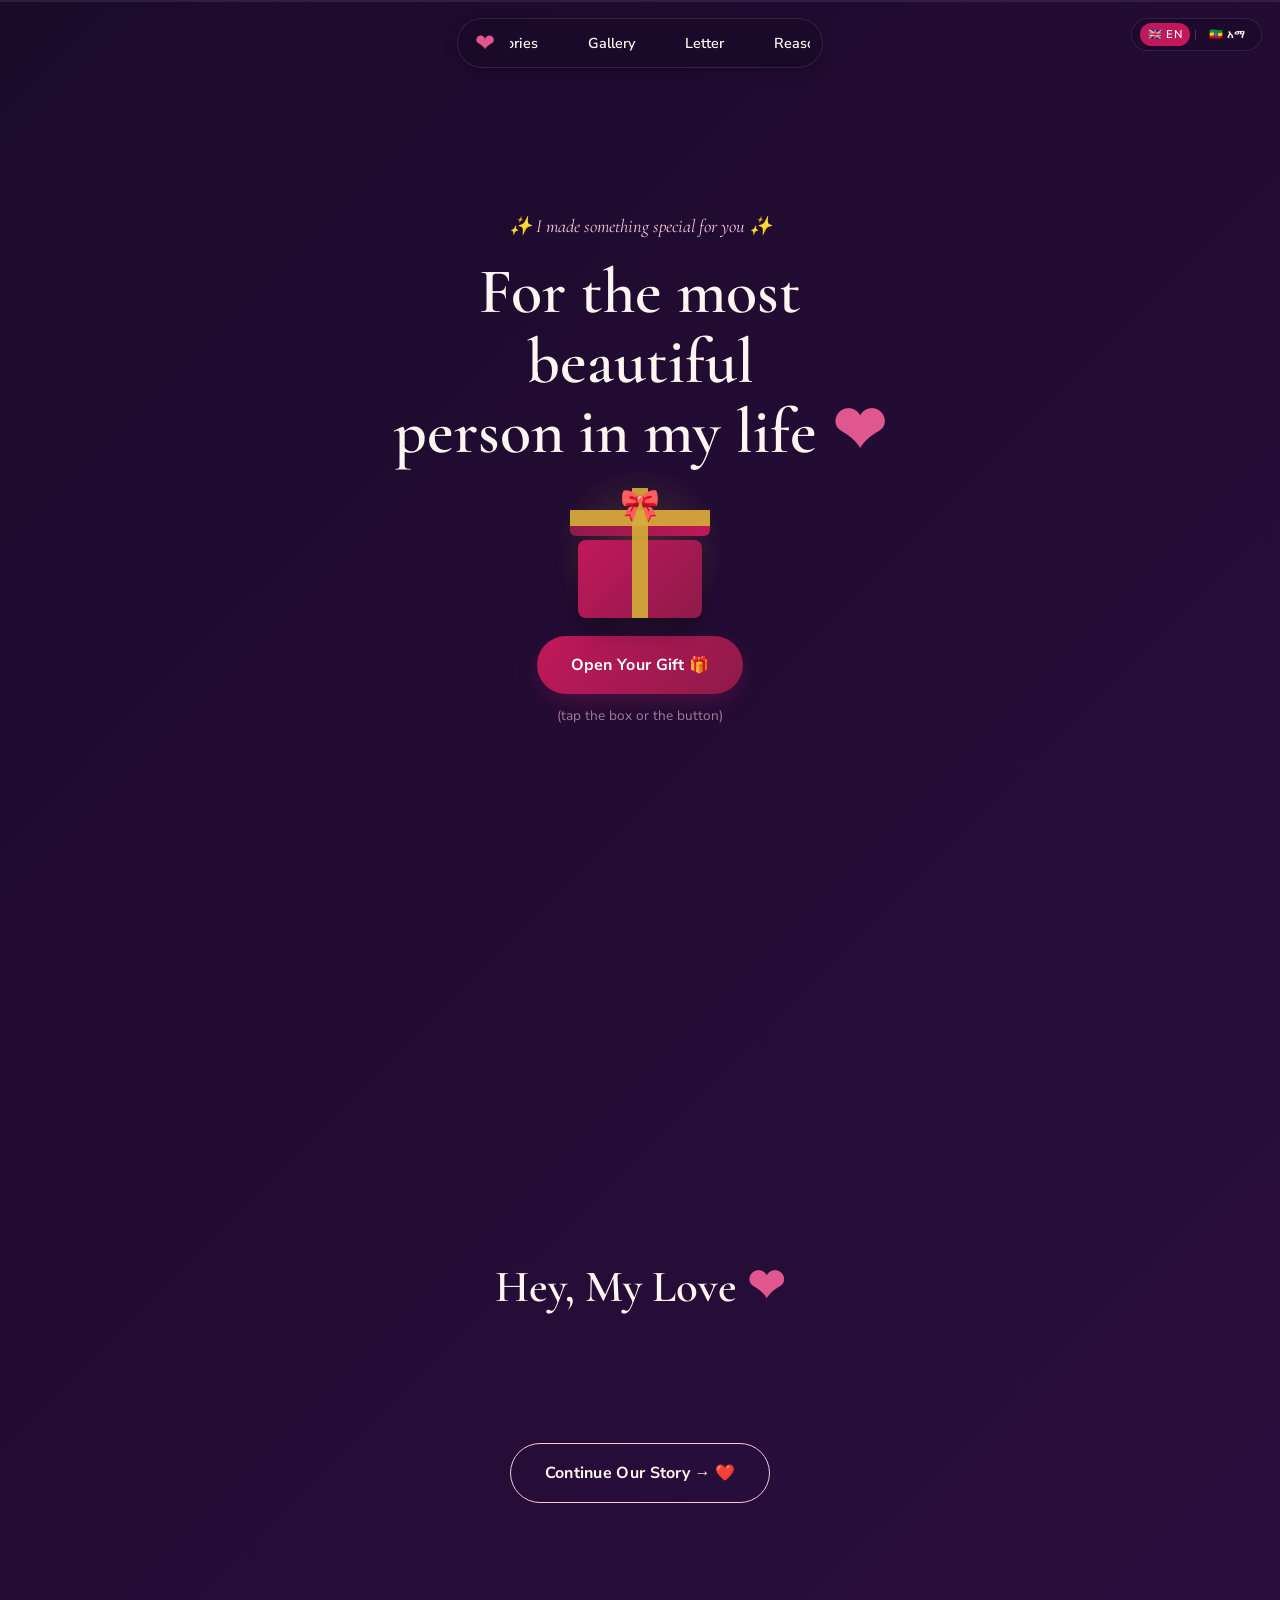
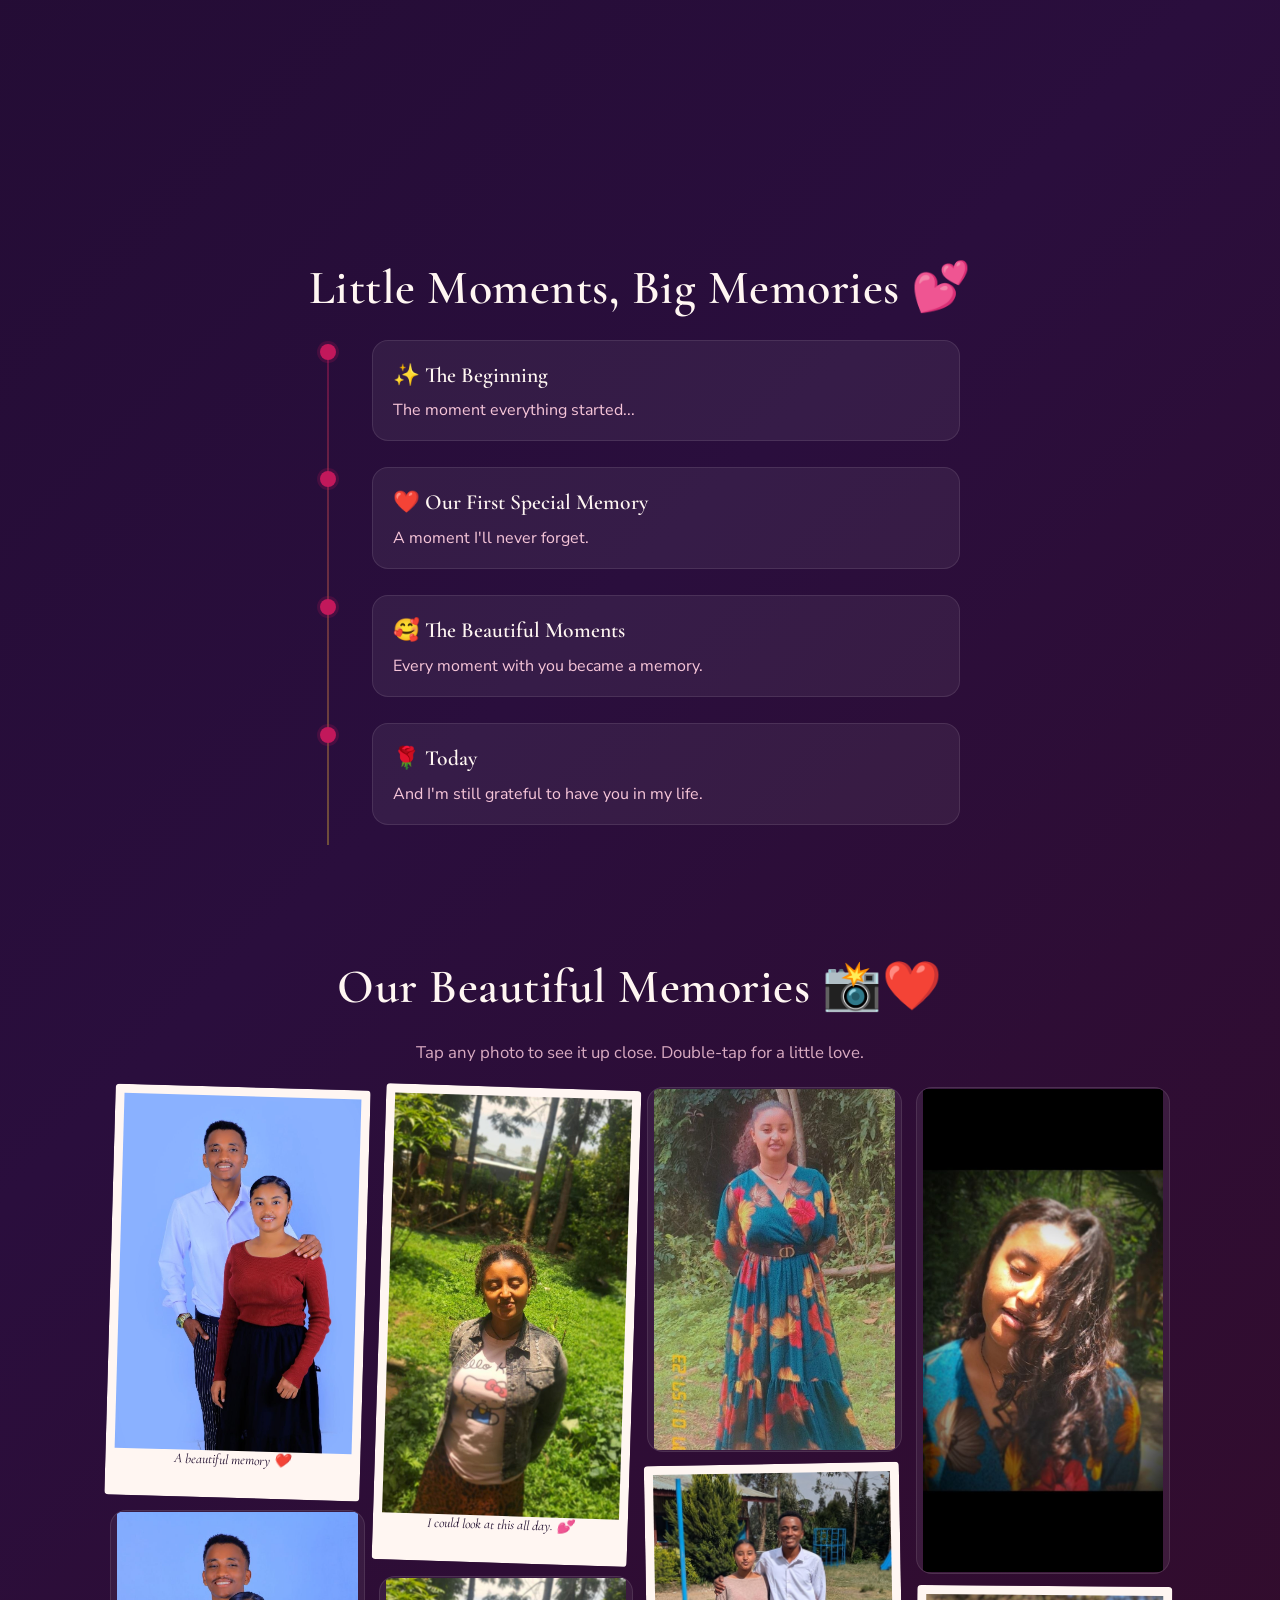
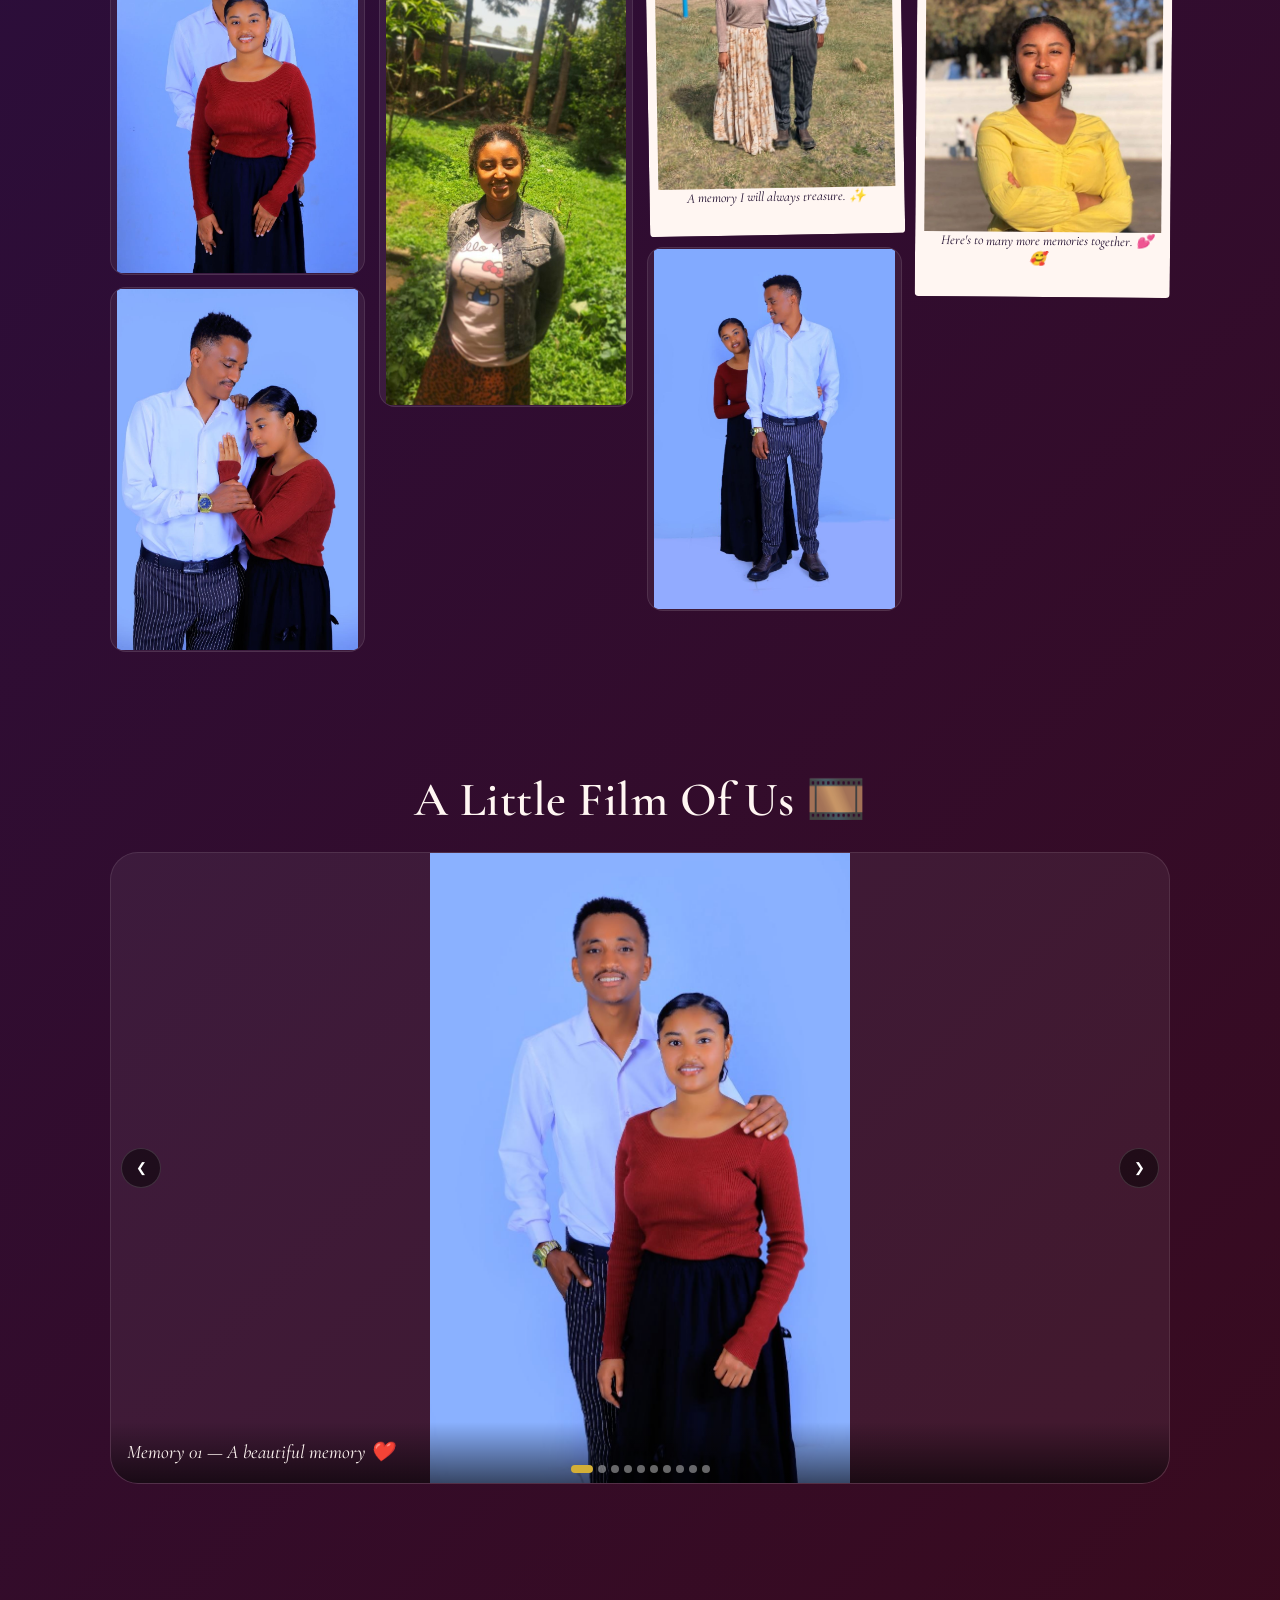
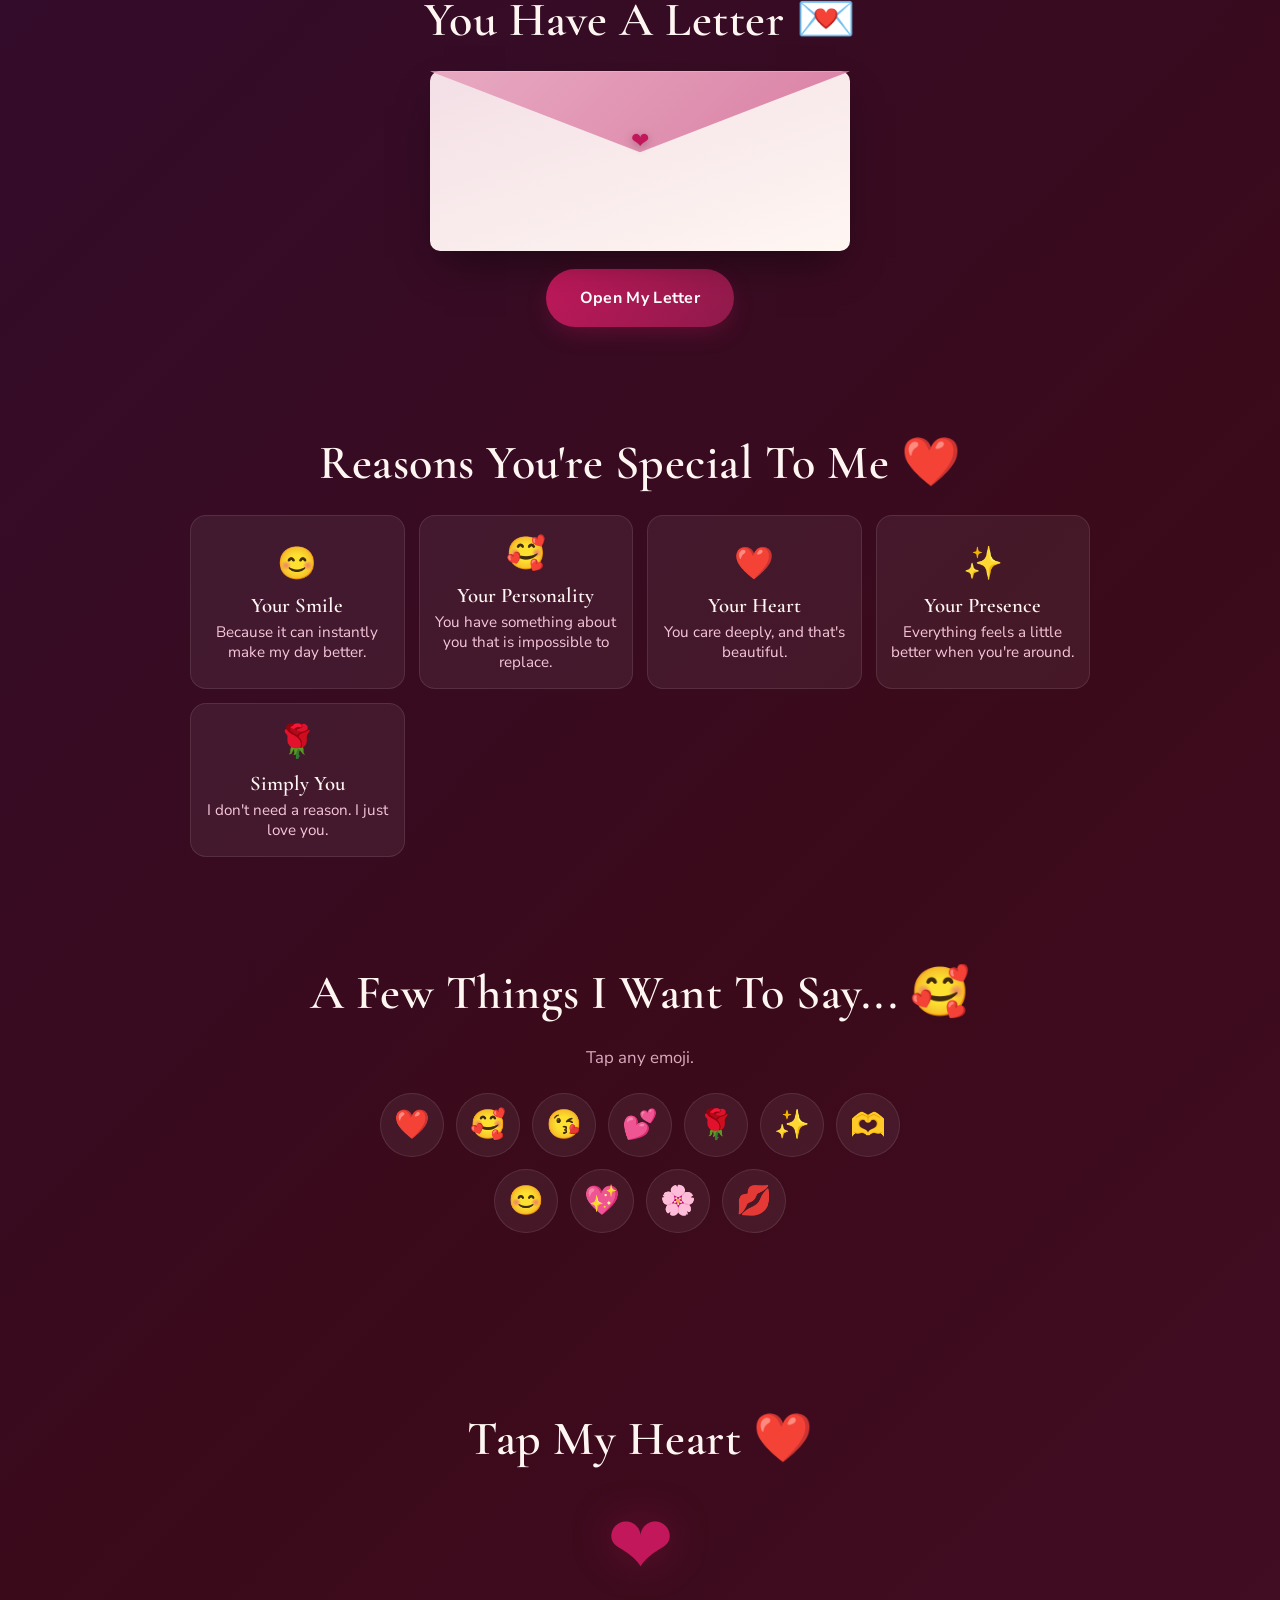
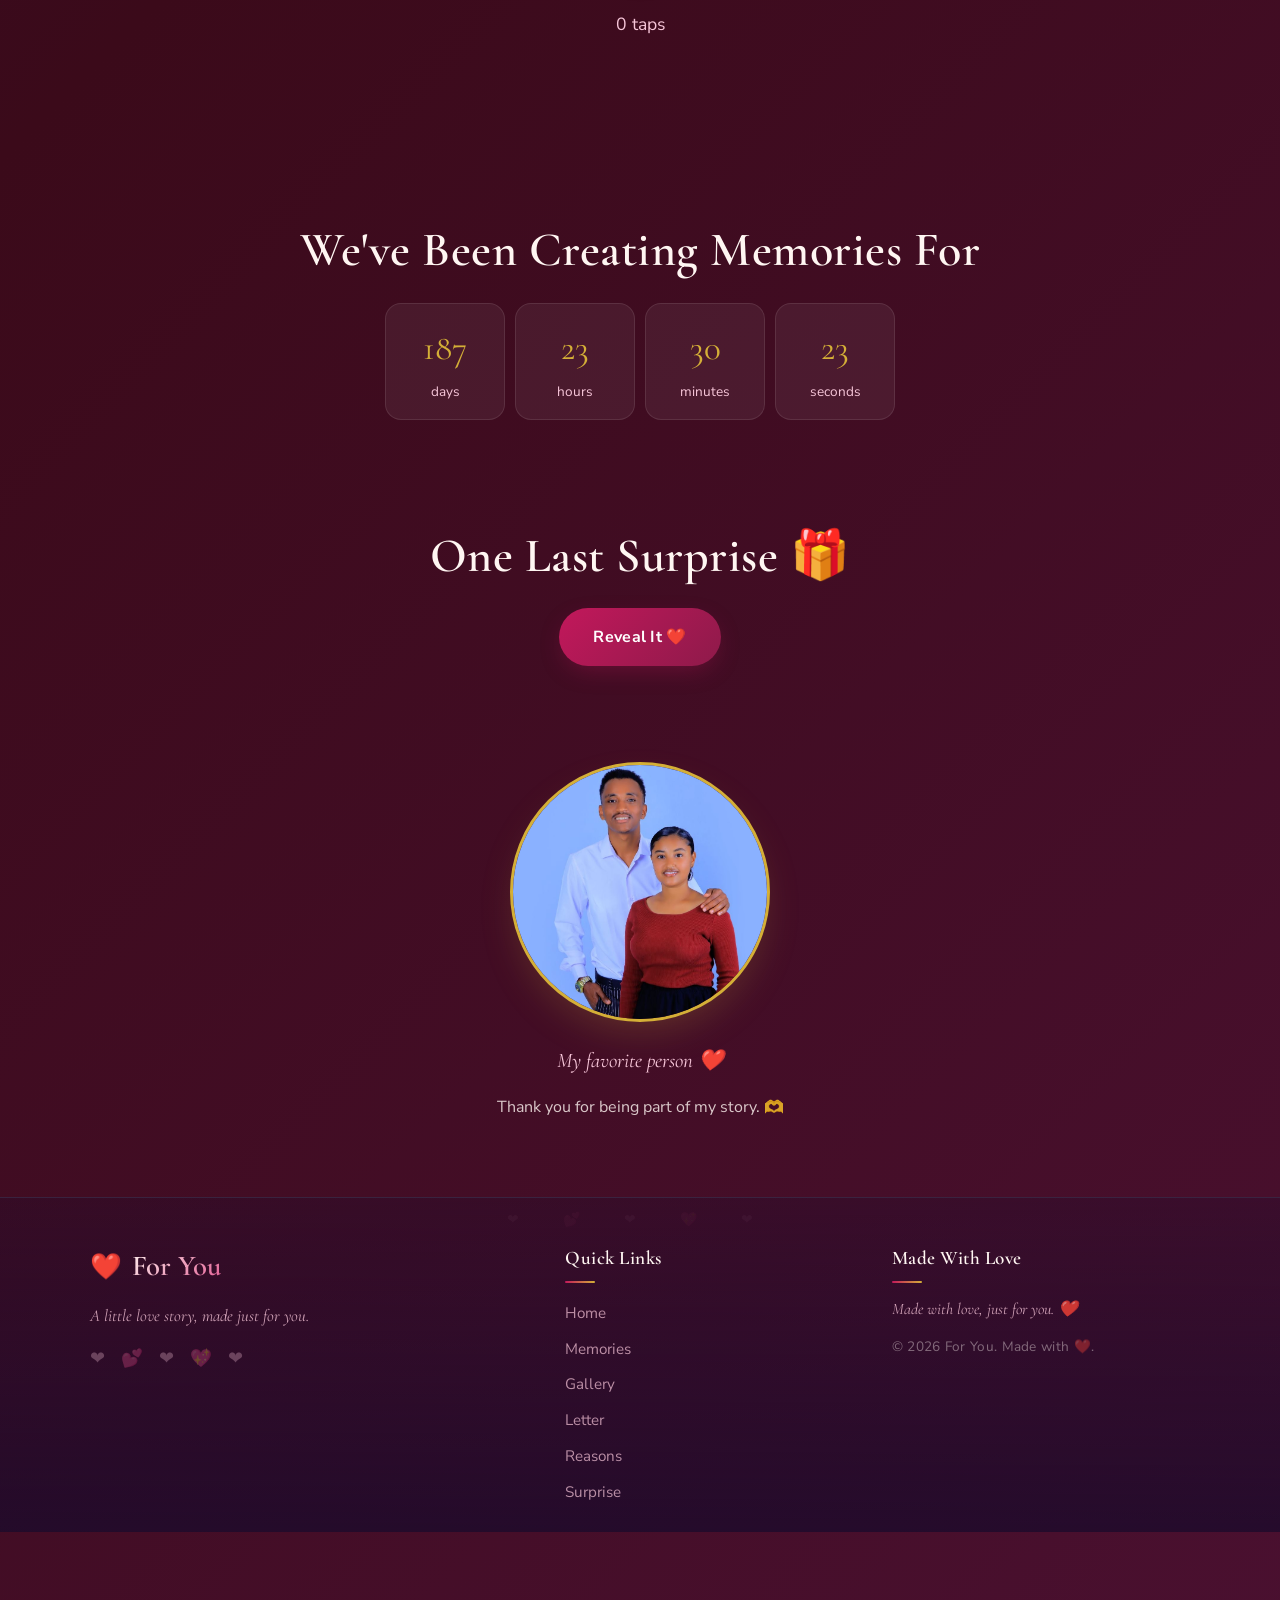
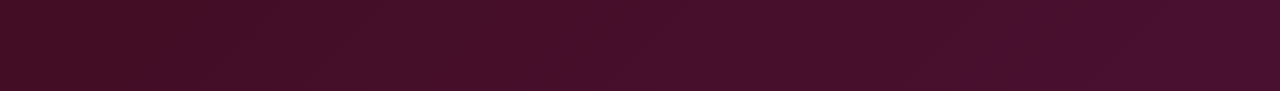
==== index.html @ d716fd9d "Reorganize project structure and update website" ====
<!DOCTYPE html>
<html lang="en">
<head>
<meta charset="UTF-8" />
<meta name="viewport" content="width=device-width, initial-scale=1.0, maximum-scale=1.0, user-scalable=yes" />
<title>For You ❤️</title>
<meta name="description" content="A little love story, made just for you." />

<link rel="preconnect" href="https://fonts.googleapis.com">
<link rel="preconnect" href="https://fonts.gstatic.com" crossorigin>
<link href="https://fonts.googleapis.com/css2?family=Cormorant+Garamond:ital,wght@0,400;0,500;0,600;1,500&family=Nunito+Sans:wght@300;400;600;700&display=swap" rel="stylesheet">

<link rel="stylesheet" href="style.css" />
</head>
<body>

<!-- Floating hearts background -->
<div id="heart-field" aria-hidden="true"></div>

<!-- Skip link -->
<a class="skip-link" href="#main">Skip to content</a>

<!-- ============ LANGUAGE SWITCHER ============ -->
<div class="lang-switcher" id="langSwitcher">
  <button class="lang-btn" data-lang="en" aria-label="Switch to English">🇬🇧 EN</button>
  <span class="lang-divider">|</span>
  <button class="lang-btn" data-lang="am" aria-label="Switch to Amharic">🇪🇹 አማ</button>
</div>

<!-- ============ NAVIGATION ============ -->
<nav class="nav" id="siteNav" aria-label="Story navigation">
  <button class="nav__logo" id="secretLogo" aria-label="Site logo, click 5 times for a surprise">
    <span class="nav__logo-heart">❤</span>
  </button>
  
  <!-- HAMBURGER MENU BUTTON -->
  <button class="nav__toggle" id="navToggle" aria-expanded="false" aria-controls="navLinks" aria-label="Open menu">
    <span></span>
    <span></span>
    <span></span>
  </button>
  
  <ul class="nav__links" id="navLinks">
    <li><a href="#opening" data-nav data-i18n="navHome">Home</a></li>
    <li><a href="#story" data-nav data-i18n="navMemories">Memories</a></li>
    <li><a href="#gallery" data-nav data-i18n="navGallery">Gallery</a></li>
    <li><a href="#letter" data-nav data-i18n="navLetter">Letter</a></li>
    <li><a href="#reasons" data-nav data-i18n="navReasons">Reasons</a></li>
    <li><a href="#surprise" data-nav data-i18n="navSurprise">Surprise</a></li>
  </ul>
</nav>

<!-- MOBILE OVERLAY -->
<div class="nav-overlay" id="navOverlay"></div>

<!-- Scroll progress bar -->
<div class="progress-track" aria-hidden="true"><div class="progress-fill" id="progressFill"></div></div>

<main id="main">

  <!-- ============ 1. OPENING / GIFT SCREEN ============ -->
  <section class="screen screen--opening" id="opening">
    <div class="opening__sparkles" aria-hidden="true"></div>
    <p class="eyebrow-line" data-i18n="eyebrow">✨ I made something special for you ✨</p>
    <h1 class="opening__title" data-i18n="openingTitle">For the most<br>beautiful<br>person in my life <span class="heart-glyph">❤</span></h1>

    <button class="gift-box" id="giftBox" aria-label="Open your gift">
      <span class="gift-box__glow" aria-hidden="true"></span>
      <span class="gift-box__lid" aria-hidden="true"></span>
      <span class="gift-box__base" aria-hidden="true"></span>
      <span class="gift-box__ribbon-v" aria-hidden="true"></span>
      <span class="gift-box__ribbon-h" aria-hidden="true"></span>
      <span class="gift-box__bow" aria-hidden="true">🎀</span>
    </button>

    <button class="btn btn--primary" id="openGiftBtn" data-i18n="openGift">Open Your Gift 🎁</button>
    <p class="opening__hint" data-i18n="giftHint">(tap the box or the button)</p>
  </section>

  <!-- ============ 2. WELCOME ============ -->
  <section class="screen screen--welcome" id="welcome" hidden>
    <div class="welcome__inner">
      <h2 class="welcome__greeting"><span data-i18n="welcomeHey">Hey</span>, <span id="herNameWelcome">You</span> <span class="heart-glyph">❤</span></h2>
      <p class="welcome__type" id="typewriter" aria-live="polite"></p>
      <button class="btn btn--ghost welcome__continue" id="continueBtn" data-i18n="continueStory">Continue Our Story <span aria-hidden="true">→</span> ❤️</button>
    </div>
  </section>

  <!-- ============ 3. TIMELINE ============ -->
  <section class="section section--timeline" id="story">
    <h2 class="section__title" data-i18n="timelineTitle">Little Moments, Big Memories <span aria-hidden="true">💕</span></h2>
    <div class="timeline" id="timeline"></div>
  </section>

  <!-- ============ 4. PHOTO GALLERY ============ -->
  <section class="section section--gallery" id="gallery">
    <h2 class="section__title" data-i18n="galleryTitle">Our Beautiful Memories <span aria-hidden="true">📸❤️</span></h2>
    <p class="section__sub" data-i18n="gallerySub">Tap any photo to see it up close. Double-tap for a little love.</p>
    <div class="masonry" id="masonryGallery"></div>
  </section>

  <!-- Lightbox -->
  <div class="lightbox" id="lightbox" role="dialog" aria-modal="true" aria-label="Photo viewer" hidden>
    <button class="lightbox__close" id="lightboxClose" aria-label="Close photo viewer">&times;</button>
    <button class="lightbox__nav lightbox__nav--prev" id="lightboxPrev" aria-label="Previous photo">&#10094;</button>
    <figure class="lightbox__figure">
      <img id="lightboxImg" alt="" />
      <figcaption id="lightboxCaption"></figcaption>
    </figure>
    <button class="lightbox__nav lightbox__nav--next" id="lightboxNext" aria-label="Next photo">&#10095;</button>
    <p class="lightbox__counter" id="lightboxCounter"></p>
  </div>

  <!-- ============ 5. SLIDESHOW ============ -->
  <section class="section section--slideshow">
    <h2 class="section__title" data-i18n="slideshowTitle">A Little Film Of Us <span aria-hidden="true">🎞️</span></h2>
    <div class="slideshow" id="slideshow">
      <div class="slideshow__track" id="slideshowTrack"></div>
      <button class="slideshow__arrow slideshow__arrow--prev" id="slidePrev" aria-label="Previous slide">&#10094;</button>
      <button class="slideshow__arrow slideshow__arrow--next" id="slideNext" aria-label="Next slide">&#10095;</button>
      <div class="slideshow__dots" id="slideDots"></div>
    </div>
  </section>

  <!-- ============ 6. LOVE LETTER ============ -->
  <section class="section section--letter" id="letter">
    <h2 class="section__title" data-i18n="letterTitle">You Have A Letter <span aria-hidden="true">💌</span></h2>
    <div class="envelope" id="envelope">
      <div class="envelope__body">
        <div class="envelope__flap"></div>
        <div class="envelope__paper" id="envelopePaper">
          <p id="letterText" class="letter__text"></p>
        </div>
        <span class="envelope__seal" aria-hidden="true">❤</span>
      </div>
    </div>
    <button class="btn btn--primary" id="openLetterBtn" data-i18n="openLetter">Open My Letter</button>
  </section>

  <!-- ============ LETTER MODAL ============ -->
  <div class="letter-modal" id="letterModal">
    <div class="letter-modal__content">
      <button class="letter-modal__close" id="letterModalClose" aria-label="Close letter">✕</button>
      <p class="letter-modal__text" id="letterModalText"></p>
    </div>
  </div>

  <!-- ============ 7. REASONS ============ -->
  <section class="section section--reasons" id="reasons">
    <h2 class="section__title" data-i18n="reasonsTitle">Reasons You're Special To Me <span aria-hidden="true">❤️</span></h2>
    <div class="reasons-grid" id="reasonsGrid"></div>
  </section>

  <!-- ============ 8. EMOJI INTERACTION ============ -->
  <section class="section section--emoji">
    <h2 class="section__title" data-i18n="emojiTitle">A Few Things I Want To Say... <span aria-hidden="true">🥰</span></h2>
    <p class="section__sub" data-i18n="emojiSub">Tap any emoji.</p>
    <div class="emoji-field" id="emojiField"></div>
    <p class="emoji-message" id="emojiMessage" aria-live="polite">&nbsp;</p>
  </section>

  <!-- ============ 9. INTERACTIVE HEART ============ -->
  <section class="section section--heart-tap">
    <h2 class="section__title" data-i18n="heartTitle">Tap My Heart <span aria-hidden="true">❤️</span></h2>
    <button class="heart-tap" id="heartTap" aria-label="Tap the heart">
      <span aria-hidden="true">❤</span>
    </button>
    <p class="heart-tap__count"><span id="heartCount">0</span> <span data-i18n="taps">taps</span></p>
    <p class="heart-tap__msg" id="heartMsg" aria-live="polite">&nbsp;</p>
  </section>

  <!-- ============ 10. LOVE COUNTER ============ -->
  <section class="section section--counter" id="loveCounter" hidden>
    <h2 class="section__title" data-i18n="counterTitle">We've Been Creating Memories For</h2>
    <div class="counter-grid">
      <div class="counter-box"><span id="cDays">0</span><small data-i18n="days">days</small></div>
      <div class="counter-box"><span id="cHours">0</span><small data-i18n="hours">hours</small></div>
      <div class="counter-box"><span id="cMinutes">0</span><small data-i18n="minutes">minutes</small></div>
      <div class="counter-box"><span id="cSeconds">0</span><small data-i18n="seconds">seconds</small></div>
    </div>
  </section>

  <!-- ============ 11. FINAL SURPRISE ============ -->
  <section class="section section--surprise" id="surprise">
    <div class="surprise__pre" id="surprisePre">
      <h2 class="section__title" data-i18n="surpriseTitle">One Last Surprise <span aria-hidden="true">🎁</span></h2>
      <button class="btn btn--primary" id="revealBtn" data-i18n="revealBtn">Reveal It ❤️</button>
    </div>
    <div class="surprise__reveal" id="surpriseReveal" hidden>
      <p class="surprise__lead" data-i18n="surpriseLead">If I could give you one thing...</p>
      <p class="surprise__body" data-i18n="surpriseBody1">I would give you the ability<br>to see yourself through my eyes.</p>
      <p class="surprise__body" data-i18n="surpriseBody2">Then you would finally understand<br>how incredibly special you are to me. ❤️</p>
      <h3 class="surprise__final" data-i18n="finalMessage">I Love You <span class="heart-glyph">❤</span></h3>
      <p class="surprise__name" id="herNameFinal">You</p>
      <p class="surprise__forever" data-i18n="forever">Forever &amp; Always ✨</p>
    </div>
  </section>

  <!-- ============ 12. FINAL PHOTO ============ -->
  <section class="section section--final-photo">
    <div class="final-photo" id="finalPhoto">
      <img id="finalPhotoImg" alt="A favorite photo of you" />
    </div>
    <p class="final-photo__caption" data-i18n="finalCaption">My favorite person ❤️</p>
    <p class="final-photo__thanks" data-i18n="finalThanks">Thank you for being part of my story. 🫶</p>
  </section>

</main>

<!-- ============ SECRET MESSAGE MODAL ============ -->
<div class="secret-modal" id="secretModal" role="dialog" aria-modal="true" aria-label="Secret message" hidden>
  <div class="secret-modal__card">
    <p data-i18n="secretFound">🤫 You found my secret...</p>
    <p data-i18n="secretMessage">I love you more than this website could ever explain. ❤️</p>
    <button class="btn btn--ghost" id="secretClose" data-i18n="close">Close</button>
  </div>
</div>
<!-- ============ FOOTER ============ -->
<footer class="footer" role="contentinfo" aria-label="Footer">
  <div class="footer__container">
    
    <!-- Brand Area -->
    <div class="footer__brand">
      <div class="footer__logo">
        <span class="footer__heart" aria-hidden="true">❤️</span>
        <span class="footer__title">For You</span>
      </div>
      <p class="footer__tagline">A little love story, made just for you.</p>
      <div class="footer__hearts" aria-hidden="true">
        <span>❤</span>
        <span>💕</span>
        <span>❤</span>
        <span>💖</span>
        <span>❤</span>
      </div>
    </div>

    <!-- Navigation Links -->
    <nav class="footer__nav" aria-label="Footer navigation">
      <h3 class="footer__nav-title">Quick Links</h3>
      <ul class="footer__nav-list">
        <li><a href="#opening" data-nav>Home</a></li>
        <li><a href="#story" data-nav>Memories</a></li>
        <li><a href="#gallery" data-nav>Gallery</a></li>
        <li><a href="#letter" data-nav>Letter</a></li>
        <li><a href="#reasons" data-nav>Reasons</a></li>
        <li><a href="#surprise" data-nav>Surprise</a></li>
      </ul>
    </nav>

    <!-- Made With Love -->
    <div class="footer__love">
      <h3 class="footer__love-title">Made With Love</h3>
      <p class="footer__love-text">Made with love, just for you. ❤️</p>
      <p class="footer__copyright">&copy; 2026 For You. Made with ❤️.</p>
    </div>

  </div>

  <!-- Back to Top Button -->
  <button class="footer__back-top" id="backToTop" aria-label="Back to top">
    <span aria-hidden="true">↑</span>
  </button>
</footer>

<canvas id="fxCanvas" aria-hidden="true"></canvas>

<script src="script.js"></script>
</body>
</html>
---- style.css ----
/* =========================================================
   ROMANTIC GIFT WEBSITE — CRYSTAL CLEAR DESIGN
   NO BLUR, FULLY RESPONSIVE, OPTIMIZED
   ========================================================= */

:root {
  --burgundy: #3b0a1a;
  --plum: #2a0e3d;
  --plum-deep: #1c0a2b;
  --rose: #c2185b;
  --rose-light: #e0568f;
  --pink: #f7c6d9;
  --gold: #d4af37;
  --cream: #fff6f2;
  --white: #ffffff;

  --bg-gradient: linear-gradient(135deg, #1c0a2b 0%, #2a0e3d 30%, #3b0a1a 70%, #4a1030 100%);
  --card-bg: rgba(255, 246, 242, 0.06);
  --card-border: rgba(255, 246, 242, 0.10);
  --card-hover: rgba(194, 24, 91, 0.12);

  --font-display: 'Cormorant Garamond', Georgia, serif;
  --font-body: 'Nunito Sans', -apple-system, BlinkMacSystemFont, sans-serif;

  --ease: cubic-bezier(0.22, 0.9, 0.35, 1);
  --radius-lg: 28px;
  --radius-md: 16px;
  --radius-sm: 10px;

  /* Fixed nav variables */
  --nav-bg: rgba(28, 10, 43, 0.95);
  --nav-shadow: 0 4px 12px rgba(0, 0, 0, 0.2);
  --text-color: #fff6f2; /* Cream for mobile menu text */

  color-scheme: dark;
}

*,
*::before,
*::after {
  box-sizing: border-box;
}

html {
  scroll-behavior: smooth;
  -webkit-text-size-adjust: 100%;
}

@media (prefers-reduced-motion: reduce) {
  html {
    scroll-behavior: auto;
  }
  *,
  *::before,
  *::after {
    animation-duration: 0.01ms !important;
    animation-iteration-count: 1 !important;
    transition-duration: 0.01ms !important;
    scroll-behavior: auto !important;
  }
}

body {
  margin: 0;
  padding: 0;
  font-family: var(--font-body);
  background: var(--bg-gradient);
  color: var(--cream);
  overflow-x: hidden;
  line-height: 1.7;
  min-height: 100vh;
  min-height: 100dvh;
}

h1,
h2,
h3 {
  font-family: var(--font-display);
  font-weight: 600;
  margin: 0;
  color: var(--cream);
}

img {
  max-width: 100%;
  display: block;
  height: auto;
}

button {
  font-family: inherit;
  cursor: pointer;
  -webkit-tap-highlight-color: transparent;
}

/* ========== SKIP LINK ========== */
.skip-link {
  position: absolute;
  left: -999px;
  top: 0;
  background: var(--cream);
  color: var(--burgundy);
  padding: 10px 16px;
  border-radius: 0 0 8px 0;
  z-index: 999;
}
.skip-link:focus {
  left: 0;
}

:focus-visible {
  outline: 2px solid var(--gold);
  outline-offset: 3px;
}

/* ========== LANGUAGE SWITCHER ========== */
.lang-switcher {
  position: fixed;
  top: 18px;
  right: 18px;
  z-index: 1100;
  display: flex;
  align-items: center;
  gap: 4px;
  background: rgba(28, 10, 43, 0.85);
  border: 1px solid var(--card-border);
  border-radius: 999px;
  padding: 4px 8px;
  font-size: 0.7rem;
}

.lang-btn {
  background: none;
  border: none;
  color: var(--cream);
  padding: 4px 8px;
  border-radius: 999px;
  font-size: 0.7rem;
  font-weight: 600;
  transition: background 0.2s var(--ease), color 0.2s var(--ease);
  letter-spacing: 0.5px;
}

.lang-btn:hover {
  background: rgba(255, 255, 255, 0.06);
}

.lang-btn.is-active {
  background: var(--rose);
  color: var(--white);
}

.lang-divider {
  color: rgba(255, 255, 255, 0.2);
}

/* Below 900px the nav becomes a full-width bar with the hamburger
   pinned to the top-right corner, so drop the switcher underneath it
   to avoid overlapping the hamburger button. */
@media (max-width: 899px) {
  .lang-switcher {
    top: 64px;
    right: 10px;
  }
}

@media (max-width: 480px) {
  .lang-switcher {
    top: 58px;
    right: 10px;
    padding: 3px 6px;
    font-size: 0.6rem;
  }
  .lang-btn {
    font-size: 0.6rem;
    padding: 3px 6px;
  }
}

@media (max-width: 360px) {
  .lang-switcher {
    top: 54px;
    right: 8px;
    padding: 2px 5px;
  }
  .lang-btn {
    font-size: 0.55rem;
    padding: 2px 5px;
  }
}

/* ========== LAYOUT HELPERS ========== */
.section {
  position: relative;
  padding: 48px 20px;
  max-width: 1100px;
  margin: 0 auto;
  scroll-margin-top: 88px;
}

.section__title {
  font-size: clamp(1.6rem, 4vw, 3rem);
  text-align: center;
  margin-bottom: 10px;
  letter-spacing: 0.5px;
}

.section__sub {
  text-align: center;
  color: var(--pink);
  opacity: 0.85;
  margin: 0 auto 20px;
  max-width: 46ch;
  font-size: clamp(0.95rem, 2vw, 1.05rem);
}

.eyebrow-line {
  font-family: var(--font-display);
  font-style: italic;
  font-size: clamp(0.95rem, 2vw, 1.15rem);
  color: var(--pink);
  margin: 0 0 14px;
  text-align: center;
}

.heart-glyph {
  color: var(--rose-light);
}

/* ========== FLOATING HEARTS - OPTIMIZED ========== */
#heart-field {
  position: fixed;
  inset: 0;
  pointer-events: none;
  z-index: 1;
  overflow: hidden;
}

.floaty {
  position: absolute;
  bottom: -40px;
  color: var(--pink);
  opacity: 0.3;
  will-change: transform;
  animation: floatUp linear forwards;
}

@keyframes floatUp {
  0% {
    transform: translateY(0) translateX(0) rotate(0deg);
    opacity: 0;
  }
  10% {
    opacity: 0.35;
  }
  100% {
    transform: translateY(-110vh) translateX(var(--drift, 20px)) rotate(25deg);
    opacity: 0;
  }
}

/* ============ NAVIGATION & HAMBURGER STYLES (FIXED) ============ */
.nav {
  position: fixed;
  top: 18px;
  left: 50%;
  transform: translateX(-50%);
  width: auto;
  max-width: 92vw;
  height: auto;
  background: var(--nav-bg);
  box-shadow: var(--nav-shadow);
  display: flex;
  align-items: center;
  justify-content: space-between;
  padding: 6px 12px;
  border-radius: 999px;
  border: 1px solid var(--card-border);
  z-index: 1000;
  gap: 10px;
}

.nav__logo {
  background: none;
  border: none;
  font-size: 1.5rem;
  cursor: pointer;
  color: var(--rose-light);
  text-decoration: none;
  display: flex;
  align-items: center;
  justify-content: center;
  width: 30px;
  height: 30px;
  flex-shrink: 0;
}

.nav__logo-heart {
  animation: gentleBeat 2.4s ease-in-out infinite;
  display: inline-block;
}

@keyframes gentleBeat {
  0%, 100% { transform: scale(1); }
  50% { transform: scale(1.15); }
}

/* HAMBURGER ICON STYLING */
.nav__toggle {
  display: none;
  flex-direction: column;
  justify-content: space-between;
  width: 30px;
  height: 21px;
  background: transparent;
  border: none;
  cursor: pointer;
  padding: 0;
  z-index: 1100;
}

.nav__toggle span {
  display: block;
  width: 100%;
  height: 4px;
  background-color: var(--cream);
  border-radius: 4px; /* Rounded corners like your image */
  transition: transform 0.3s ease-in-out, opacity 0.3s ease-in-out;
}

/* Mobile Nav Links */
.nav__links {
  list-style: none;
  position: fixed;
  top: 0;
  right: -100%;
  width: 70%;
  max-width: 300px;
  height: 100vh;
  height: 100dvh;
  background: #2a0e3d;
  flex-direction: column;
  align-items: flex-start;
  justify-content: center;
  padding: 20px;
  box-shadow: -5px 0 15px rgba(0,0,0,0.5);
  transition: right 0.4s ease-in-out;
  display: flex;
  margin: 0;
  overflow-y: auto;
}

.nav__links li {
  margin: 15px 0;
}

.nav__links a {
  text-decoration: none;
  font-size: 1.2rem;
  color: var(--text-color);
  font-weight: 600;
  width: 100%;
  display: block;
  padding: 8px 0;
}

.nav-overlay {
  position: fixed;
  top: 0;
  left: 0;
  width: 100%;
  height: 100%;
  background: rgba(0,0,0,0.4);
  opacity: 0;
  visibility: hidden;
  transition: opacity 0.3s;
  z-index: 999;
}

/* Active States (When menu is open) */
body.menu-open .nav__links {
  right: 0;
}

body.menu-open .nav-overlay {
  opacity: 1;
  visibility: visible;
}

/* Transform hamburger into X when open */
body.menu-open .nav__toggle span:nth-child(1) {
  transform: translateY(8.5px) rotate(45deg);
}
body.menu-open .nav__toggle span:nth-child(2) {
  opacity: 0;
}
body.menu-open .nav__toggle span:nth-child(3) {
  transform: translateY(-8.5px) rotate(-45deg);
}

/* Hide toggle on desktop (adjust breakpoint as needed) */
@media (min-width: 900px) {
  .nav__toggle {
    display: none !important;
  }
  .nav__links {
    position: static;
    width: auto;
    height: auto;
    background: transparent;
    flex-direction: row;
    box-shadow: none;
    padding: 0;
    display: flex !important;
  }
  .nav__links li {
    margin: 0 12px;
  }
  .nav__links a {
    font-size: 0.85rem;
    padding: 6px 8px;
    border-radius: 999px;
    white-space: nowrap;
  }
  .nav__links a:hover,
  .nav__links a.is-active {
    background: var(--rose);
    color: var(--white);
  }
  .nav-overlay {
    display: none;
  }
}

@media (min-width: 1100px) {
  .nav__links li {
    margin: 0 15px;
  }
  .nav__links a {
    font-size: 0.9rem;
    padding: 6px 10px;
  }
}

/* Mobile adjustments */
@media (max-width: 899px) {
  .nav {
    top: 12px;
    left: 10px;
    right: 10px;
    transform: none;
    width: auto;
    max-width: calc(100% - 20px);
    padding: 6px 10px;
  }
  .nav__toggle {
    display: flex !important;
  }
  .nav__links {
    display: flex !important; /* Keeps hidden on right */
  }
}

/* ========== SCROLL PROGRESS ========== */
.progress-track {
  position: fixed;
  top: 0;
  left: 0;
  right: 0;
  height: 2px;
  background: rgba(255, 255, 255, 0.08);
  z-index: 60;
}

.progress-fill {
  height: 100%;
  width: 0%;
  background: linear-gradient(90deg, var(--rose), var(--gold));
  transition: width 0.1s linear;
}

/* ========== BUTTONS ========== */
.btn {
  border: none;
  border-radius: 999px;
  padding: clamp(14px, 2.5vw, 18px) clamp(24px, 4vw, 34px);
  font-size: clamp(0.9rem, 1.5vw, 1rem);
  font-weight: 700;
  letter-spacing: 0.3px;
  transition: transform 0.25s var(--ease), box-shadow 0.25s var(--ease);
  touch-action: manipulation;
  min-height: 48px;
}

.btn--primary {
  background: linear-gradient(135deg, var(--rose) 0%, #8e1a4a 100%);
  color: var(--white);
  box-shadow: 0 8px 24px -6px rgba(194, 24, 91, 0.35);
}

.btn--primary:hover {
  transform: translateY(-2px);
  box-shadow: 0 12px 32px -6px rgba(194, 24, 91, 0.45);
}

.btn--primary:active {
  transform: scale(0.97);
}

.btn--ghost {
  background: transparent;
  border: 1.5px solid var(--pink);
  color: var(--cream);
}

.btn--ghost:hover {
  background: rgba(247, 198, 217, 0.08);
  transform: translateY(-2px);
}

.btn--ghost:active {
  transform: scale(0.97);
}

/* =========================================================
   1. OPENING SCREEN
   ========================================================= */
.screen {
  min-height: 100svh;
  min-height: 100dvh;
  display: flex;
  flex-direction: column;
  align-items: center;
  justify-content: center;
  text-align: center;
  padding: 76px 16px 24px;
  position: relative;
  z-index: 2;
  scroll-margin-top: 88px;
}

.opening__title {
  font-size: clamp(2rem, 7vw, 4rem);
  line-height: 1.1;
  margin-bottom: 20px;
  max-width: 16ch;
}

.opening__hint {
  margin-top: 10px;
  font-size: clamp(0.75rem, 1.5vw, 0.85rem);
  color: var(--pink);
  opacity: 0.6;
}

.opening__sparkles {
  position: absolute;
  inset: 0;
  pointer-events: none;
}

@media (max-width: 480px) {
  .screen {
    padding: 68px 12px 20px;
  }
  .opening__title {
    font-size: clamp(1.8rem, 8vw, 2.5rem);
  }
}

@media (max-width: 360px) {
  .screen {
    padding: 60px 10px 16px;
  }
  .opening__title {
    font-size: clamp(1.5rem, 7vw, 2rem);
  }
}

/* ========== GIFT BOX ========== */
.gift-box {
  position: relative;
  width: clamp(100px, 20vw, 140px);
  height: clamp(92px, 18vw, 130px);
  background: none;
  border: none;
  margin-bottom: 18px;
  animation: floatGift 3.6s ease-in-out infinite;
  touch-action: manipulation;
}

@media (prefers-reduced-motion: reduce) {
  .gift-box {
    animation: none;
  }
}

@keyframes floatGift {
  0%, 100% {
    transform: translateY(0);
  }
  50% {
    transform: translateY(-10px);
  }
}

.gift-box__glow {
  position: absolute;
  inset: -20px;
  border-radius: 50%;
  background: radial-gradient(circle, rgba(212, 175, 55, 0.2), transparent 70%);
  animation: pulseGlow 2.4s ease-in-out infinite;
}

@media (prefers-reduced-motion: reduce) {
  .gift-box__glow {
    animation: none;
  }
}

@keyframes pulseGlow {
  0%, 100% {
    opacity: 0.4;
    transform: scale(1);
  }
  50% {
    opacity: 0.8;
    transform: scale(1.06);
  }
}

.gift-box__base {
  position: absolute;
  bottom: 0;
  left: 8px;
  right: 8px;
  height: clamp(56px, 10vw, 78px);
  background: linear-gradient(135deg, var(--rose) 0%, #8e1a4a 100%);
  border-radius: 8px;
  box-shadow: 0 16px 32px -10px rgba(0, 0, 0, 0.5);
}

.gift-box__lid {
  position: absolute;
  top: 22px;
  left: 0;
  right: 0;
  height: clamp(18px, 3vw, 26px);
  background: linear-gradient(135deg, #8e1a4a 0%, var(--rose) 100%);
  border-radius: 6px;
  transition: transform 0.5s var(--ease);
  transform-origin: left center;
}

.gift-box__ribbon-v {
  position: absolute;
  top: 0;
  bottom: 0;
  left: 50%;
  width: clamp(10px, 2vw, 16px);
  transform: translateX(-50%);
  background: var(--gold);
  opacity: 0.9;
}

.gift-box__ribbon-h {
  position: absolute;
  top: 22px;
  left: 0;
  right: 0;
  height: clamp(10px, 2vw, 16px);
  background: var(--gold);
  opacity: 0.9;
}

.gift-box__bow {
  position: absolute;
  top: -4px;
  left: 50%;
  transform: translateX(-50%);
  font-size: clamp(1.4rem, 3vw, 2rem);
}

.gift-box.is-open .gift-box__lid {
  transform: translateY(-50px) rotate(-35deg);
  opacity: 0;
}

.gift-box.is-open .gift-box__bow {
  transform: translate(-50%, -60px) rotate(-25deg) scale(0.8);
  opacity: 0;
  transition: all 0.5s var(--ease);
}

.gift-box.is-open {
  animation: none;
}

.burst-particle {
  position: fixed;
  z-index: 40;
  pointer-events: none;
  will-change: transform, opacity;
  animation: burstParticle 1s ease-out forwards;
}

@keyframes burstParticle {
  0% {
    opacity: 1;
    transform: scale(0.6);
  }
  100% {
    opacity: 0;
    transform: scale(1);
  }
}

/* =========================================================
   2. WELCOME
   ========================================================= */
.welcome__inner {
  max-width: 620px;
  padding: 0 16px;
}

.welcome__greeting {
  font-size: clamp(1.8rem, 5vw, 2.8rem);
  margin-bottom: 16px;
}

.welcome__type {
  font-size: clamp(1rem, 2vw, 1.2rem);
  color: var(--pink);
  min-height: 3.5em;
  white-space: pre-wrap;
}

.welcome__type .cursor {
  display: inline-block;
  width: 2px;
  background: var(--pink);
  margin-left: 2px;
  animation: blink 0.9s steps(1) infinite;
}

@keyframes blink {
  50% {
    opacity: 0;
  }
}

.welcome__continue {
  margin-top: 12px;
}

/* =========================================================
   3. TIMELINE
   ========================================================= */
.timeline {
  position: relative;
  max-width: 640px;
  margin: 0 auto;
  padding-left: 24px;
}

.timeline::before {
  content: "";
  position: absolute;
  left: 7px;
  top: 6px;
  bottom: 6px;
  width: 2px;
  background: linear-gradient(var(--rose), var(--gold));
  opacity: 0.4;
}

.timeline__item {
  position: relative;
  padding: 0 0 26px 28px;
  opacity: 0;
  transform: translateY(16px);
  transition: opacity 0.6s var(--ease), transform 0.6s var(--ease);
}

.timeline__item.is-visible {
  opacity: 1;
  transform: translateY(0);
}

.timeline__item::before {
  content: "";
  position: absolute;
  left: -24px;
  top: 4px;
  width: 16px;
  height: 16px;
  border-radius: 50%;
  background: var(--rose);
  box-shadow: 0 0 0 3px rgba(194, 24, 91, 0.2);
}

.timeline__card {
  background: var(--card-bg);
  border: 1px solid var(--card-border);
  border-radius: var(--radius-md);
  padding: 16px 20px;
}

.timeline__card h3 {
  font-size: clamp(1.1rem, 2vw, 1.35rem);
  margin-bottom: 4px;
}

.timeline__card p {
  margin: 0;
  color: var(--pink);
  font-size: clamp(0.9rem, 1.5vw, 1rem);
}

@media (max-width: 480px) {
  .timeline {
    padding-left: 20px;
  }
  .timeline__item {
    padding: 0 0 20px 22px;
  }
  .timeline__item::before {
    left: -20px;
    width: 14px;
    height: 14px;
  }
  .timeline__card {
    padding: 14px 16px;
  }
}

@media (max-width: 360px) {
  .timeline {
    padding-left: 16px;
  }
  .timeline__item {
    padding: 0 0 16px 18px;
  }
  .timeline__item::before {
    left: -16px;
    width: 12px;
    height: 12px;
  }
  .timeline__card {
    padding: 12px 14px;
  }
}

/* =========================================================
   4. GALLERY / MASONRY / LIGHTBOX
   ========================================================= */
.masonry {
  columns: 4 200px;
  column-gap: 14px;
}

@media (max-width: 768px) {
  .masonry {
    columns: 3 180px;
    column-gap: 12px;
  }
}

@media (max-width: 480px) {
  .masonry {
    columns: 2 150px;
    column-gap: 10px;
  }
}

@media (max-width: 360px) {
  .masonry {
    columns: 2 130px;
    column-gap: 8px;
  }
}

.photo-card {
  break-inside: avoid;
  margin-bottom: 12px;
  border-radius: var(--radius-md);
  overflow: hidden;
  position: relative;
  background: var(--card-bg);
  border: 1px solid var(--card-border);
  cursor: pointer;
  transition: transform 0.3s var(--ease), box-shadow 0.3s var(--ease);
  touch-action: manipulation;
}

.photo-card:hover {
  transform: translateY(-4px) scale(1.01);
  box-shadow: 0 14px 32px -12px rgba(194, 24, 91, 0.3);
}

.photo-card:active {
  transform: scale(0.97);
}

.photo-card img {
  width: 100%;
  display: block;
  transition: transform 0.4s var(--ease);
}

.photo-card:hover img {
  transform: scale(1.04);
}

.photo-card__caption {
  position: absolute;
  left: 0;
  right: 0;
  bottom: 0;
  padding: 10px 10px 8px;
  font-size: clamp(0.7rem, 1.2vw, 0.85rem);
  background: linear-gradient(to top, rgba(0, 0, 0, 0.7), transparent);
  opacity: 0;
  transition: opacity 0.3s var(--ease);
}

.photo-card:hover .photo-card__caption,
.photo-card:focus-within .photo-card__caption {
  opacity: 1;
}

.photo-card--polaroid {
  background: var(--cream);
  padding: 8px 8px 28px;
  border-radius: 4px;
  transform: rotate(var(--tilt, -2deg));
}

.photo-card--polaroid:hover {
  transform: rotate(0deg) translateY(-4px);
}

.photo-card--polaroid .photo-card__caption {
  position: static;
  opacity: 1;
  color: var(--plum-deep);
  background: none;
  font-family: var(--font-display);
  font-style: italic;
  text-align: center;
  padding-top: 6px;
}

.photo-fallback {
  aspect-ratio: 3/4;
  display: grid;
  place-items: center;
  background: linear-gradient(135deg, rgba(194, 24, 91, 0.12), rgba(212, 175, 55, 0.06));
  color: var(--pink);
  font-size: clamp(1.5rem, 3vw, 2rem);
  min-height: 120px;
}

/* ========== LIGHTBOX ========== */
.lightbox {
  position: fixed;
  inset: 0;
  z-index: 1200;
  background: rgba(15, 5, 20, 0.96);
  display: flex;
  align-items: center;
  justify-content: center;
  flex-direction: column;
  padding: 16px;
}

.lightbox[hidden] {
  display: none !important;
}

.lightbox__figure {
  max-width: min(85vw, 720px);
  text-align: center;
  animation: lightboxIn 0.3s var(--ease);
}

@keyframes lightboxIn {
  from {
    opacity: 0;
    transform: scale(0.92);
  }
  to {
    opacity: 1;
    transform: scale(1);
  }
}

.lightbox__figure img {
  max-height: 60vh;
  max-width: 100%;
  border-radius: var(--radius-md);
  margin: 0 auto 10px;
  box-shadow: 0 24px 48px -16px rgba(0, 0, 0, 0.7);
}

.lightbox__figure figcaption {
  color: var(--pink);
  font-family: var(--font-display);
  font-style: italic;
  font-size: clamp(0.95rem, 2vw, 1.15rem);
}

.lightbox__close {
  position: absolute;
  top: 12px;
  right: 16px;
  background: none;
  border: none;
  color: var(--cream);
  font-size: clamp(1.5rem, 3vw, 2rem);
  line-height: 1;
  padding: 8px;
}

.lightbox__nav {
  position: absolute;
  top: 50%;
  transform: translateY(-50%);
  background: rgba(255, 255, 255, 0.06);
  border: 1px solid var(--card-border);
  color: var(--cream);
  width: clamp(34px, 6vw, 46px);
  height: clamp(34px, 6vw, 46px);
  border-radius: 50%;
  font-size: clamp(0.9rem, 1.5vw, 1.1rem);
  display: grid;
  place-items: center;
}

.lightbox__nav--prev {
  left: 10px;
}
.lightbox__nav--next {
  right: 10px;
}

.lightbox__counter {
  color: var(--pink);
  font-size: clamp(0.75rem, 1.2vw, 0.85rem);
  margin-top: 6px;
}

@media (max-width: 480px) {
  .lightbox__nav {
    width: 30px;
    height: 30px;
  }
  .lightbox__nav--prev {
    left: 6px;
  }
  .lightbox__nav--next {
    right: 6px;
  }
  .lightbox__figure img {
    max-height: 50vh;
  }
}

/* ========== DOUBLE TAP HEARTS ========== */
.double-tap-heart {
  position: fixed;
  z-index: 55;
  pointer-events: none;
  color: var(--rose-light);
  animation: dtHeart 0.8s ease-out forwards;
}

@keyframes dtHeart {
  0% {
    opacity: 0;
    transform: translate(-50%, -50%) scale(0.4) translateY(0);
  }
  20% {
    opacity: 1;
    transform: translate(-50%, -50%) scale(1.2) translateY(0);
  }
  100% {
    opacity: 0;
    transform: translate(-50%, -50%) scale(1) translateY(-50px);
  }
}

/* =========================================================
   5. SLIDESHOW - FIXED
   ========================================================= */
.slideshow {
  position: relative;
  max-width: 100%;
  margin: 0 auto;
  border-radius: var(--radius-lg);
  overflow: hidden;
  background: var(--card-bg);
  border: 1px solid var(--card-border);
  width: 100%;
}

.slideshow__track {
  position: relative;
  width: 100%;
  height: auto;
  min-height: 260px;
}

.slide {
  position: relative;
  width: 100%;
  height: auto;
  opacity: 0;
  display: none;
  transition: opacity 0.8s var(--ease);
}

.slide.is-active {
  opacity: 1;
  display: block;
}

.slide img {
  width: 100%;
  height: auto;
  object-fit: contain;
  display: block;
  max-height: 70vh;
}

.slide.is-active img {
  animation: kenburns 8s ease-in-out infinite alternate;
}

@media (prefers-reduced-motion: reduce) {
  .slide.is-active img {
    animation: none;
  }
}

@keyframes kenburns {
  0% {
    transform: scale(1) translate(0, 0);
  }
  100% {
    transform: scale(1.05) translate(-1%, -1%);
  }
}

.slide__caption {
  position: absolute;
  left: 0;
  right: 0;
  bottom: 0;
  padding: 14px 16px;
  font-family: var(--font-display);
  font-style: italic;
  font-size: clamp(0.9rem, 1.8vw, 1.2rem);
  background: linear-gradient(to top, rgba(0, 0, 0, 0.6), transparent);
  pointer-events: none;
}

.slideshow__arrow {
  position: absolute;
  top: 50%;
  transform: translateY(-50%);
  background: rgba(0, 0, 0, 0.5);
  border: 1px solid rgba(255, 255, 255, 0.15);
  color: var(--white);
  width: clamp(30px, 5vw, 40px);
  height: clamp(30px, 5vw, 40px);
  border-radius: 50%;
  z-index: 10;
  transition: background 0.2s var(--ease);
  touch-action: manipulation;
  cursor: pointer;
  display: flex;
  align-items: center;
  justify-content: center;
}

.slideshow__arrow:hover {
  background: rgba(0, 0, 0, 0.7);
}

.slideshow__arrow:active {
  transform: translateY(-50%) scale(0.92);
}

.slideshow__arrow--prev {
  left: 10px;
}
.slideshow__arrow--next {
  right: 10px;
}

.slideshow__dots {
  position: absolute;
  bottom: 10px;
  left: 0;
  right: 0;
  display: flex;
  justify-content: center;
  gap: 5px;
  z-index: 10;
}

.slideshow__dots button {
  width: clamp(6px, 1.2vw, 8px);
  height: clamp(6px, 1.2vw, 8px);
  border-radius: 50%;
  border: none;
  background: rgba(255, 255, 255, 0.4);
  transition: all 0.3s var(--ease);
  touch-action: manipulation;
  cursor: pointer;
  padding: 0;
}

.slideshow__dots button.is-active {
  background: var(--gold);
  width: clamp(16px, 3vw, 22px);
  border-radius: 4px;
}

@media (max-width: 768px) {
  .slideshow__track {
    min-height: 180px;
  }
  .slide img {
    max-height: 60vh;
  }
}

@media (max-width: 480px) {
  .slideshow__track {
    min-height: 150px;
  }
  .slideshow__arrow {
    width: 28px;
    height: 28px;
    font-size: 0.8rem;
  }
  .slideshow__arrow--prev {
    left: 6px;
  }
  .slideshow__arrow--next {
    right: 6px;
  }
  .slide__caption {
    padding: 10px 12px;
    font-size: 0.85rem;
  }
  .slide img {
    max-height: 50vh;
  }
}

@media (max-width: 360px) {
  .slideshow__track {
    min-height: 130px;
  }
  .slide img {
    max-height: 40vh;
  }
}

/* =========================================================
   6. LOVE LETTER
   ========================================================= */
.section--letter {
  text-align: center;
}

.envelope {
  max-width: min(92%, 420px);
  margin: 0 auto 18px;
  perspective: 1000px;
  cursor: pointer;
  transition: transform 0.3s var(--ease);
}

.envelope:hover {
  transform: translateY(-4px);
}

.envelope__body {
  position: relative;
  background: linear-gradient(160deg, #f3dfe6, var(--cream));
  border-radius: var(--radius-sm);
  height: clamp(140px, 25vw, 180px);
  box-shadow: 0 20px 40px -14px rgba(0, 0, 0, 0.5);
}

.envelope__flap {
  position: absolute;
  top: 0;
  left: 0;
  right: 0;
  height: 50%;
  background: linear-gradient(135deg, #e8a9c1, #d97ea3);
  clip-path: polygon(0 0, 100% 0, 50% 90%);
  transform-origin: top center;
  transition: transform 0.5s var(--ease);
  z-index: 3;
}

.envelope__seal {
  position: absolute;
  top: 28%;
  left: 50%;
  transform: translateX(-50%);
  z-index: 4;
  color: var(--rose);
  font-size: clamp(1rem, 2vw, 1.4rem);
  filter: drop-shadow(0 2px 4px rgba(0, 0, 0, 0.25));
  pointer-events: none;
}

.envelope__paper {
  position: absolute;
  top: 10px;
  left: 6%;
  right: 6%;
  background: var(--white);
  color: var(--plum-deep);
  border-radius: 4px;
  padding: 14px;
  max-height: 0;
  overflow: hidden;
  opacity: 0;
  transform: translateY(0);
  transition: transform 0.6s var(--ease), opacity 0.5s var(--ease), max-height 0.6s var(--ease);
  z-index: 2;
  text-align: left;
}

.letter__text {
  font-family: var(--font-display);
  font-size: clamp(0.95rem, 1.8vw, 1.15rem);
  line-height: 1.7;
  white-space: pre-line;
  margin: 0;
}

/* ========== LETTER MODAL ========== */
.letter-modal {
  position: fixed;
  inset: 0;
  z-index: 1250;
  background: rgba(10, 4, 14, 0.92);
  display: none;
  align-items: center;
  justify-content: center;
  padding: 20px;
}

.letter-modal.is-open {
  display: flex;
  animation: fadeInModal 0.3s var(--ease);
}

@keyframes fadeInModal {
  from {
    opacity: 0;
    transform: scale(0.95);
  }
  to {
    opacity: 1;
    transform: scale(1);
  }
}

.letter-modal__content {
  position: relative;
  max-width: 560px;
  width: 100%;
  max-height: 85vh;
  background: var(--white);
  border-radius: var(--radius-md);
  padding: 32px 28px 24px;
  overflow-y: auto;
  box-shadow: 0 30px 60px -20px rgba(0, 0, 0, 0.7);
}

.letter-modal__close {
  position: absolute;
  top: 12px;
  right: 16px;
  background: none;
  border: none;
  color: var(--plum-deep);
  font-size: 1.6rem;
  line-height: 1;
  padding: 8px 12px;
  cursor: pointer;
  border-radius: 8px;
  transition: background 0.2s var(--ease), transform 0.2s var(--ease);
  z-index: 5;
  font-weight: 300;
  min-width: 44px;
  min-height: 44px;
  display: flex;
  align-items: center;
  justify-content: center;
}

.letter-modal__close:hover {
  background: rgba(194, 24, 91, 0.08);
  transform: scale(1.05);
}

.letter-modal__close:active {
  transform: scale(0.92);
}

.letter-modal__text {
  font-family: var(--font-display);
  font-size: 1.15rem;
  line-height: 1.8;
  color: var(--plum-deep);
  white-space: pre-line;
  margin: 0;
  padding-right: 8px;
}

@media (max-width: 768px) {
  .letter-modal__content {
    max-width: 90%;
    padding: 26px 22px 20px;
    max-height: 80vh;
  }
  .letter-modal__text {
    font-size: 1rem;
    line-height: 1.7;
  }
  .letter-modal__close {
    top: 8px;
    right: 12px;
    font-size: 1.4rem;
    min-width: 40px;
    min-height: 40px;
  }
}

@media (max-width: 480px) {
  .letter-modal__content {
    max-width: 95%;
    padding: 22px 14px 16px;
    max-height: 75vh;
    border-radius: var(--radius-sm);
  }
  .letter-modal__text {
    font-size: 0.95rem;
    line-height: 1.6;
  }
  .letter-modal__close {
    top: 6px;
    right: 8px;
    font-size: 1.2rem;
    min-width: 36px;
    min-height: 36px;
    padding: 4px 8px;
  }
}

@media (max-width: 360px) {
  .letter-modal__content {
    padding: 18px 10px 14px;
    max-height: 70vh;
  }
  .letter-modal__text {
    font-size: 0.9rem;
  }
  .letter-modal__close {
    top: 4px;
    right: 6px;
    font-size: 1.1rem;
    min-width: 32px;
    min-height: 32px;
    padding: 2px 6px;
  }
}

/* =========================================================
   7. REASONS
   ========================================================= */
.reasons-grid {
  display: grid;
  grid-template-columns: repeat(auto-fit, minmax(min(100%, 200px), 1fr));
  gap: 14px;
  max-width: 900px;
  margin: 0 auto;
}

.reason-card {
  background: var(--card-bg);
  border: 1px solid var(--card-border);
  border-radius: var(--radius-md);
  padding: 16px 14px;
  text-align: center;
  transition: transform 0.3s var(--ease), background 0.3s var(--ease);
  touch-action: manipulation;
}

.reason-card__icon {
  font-size: clamp(1.6rem, 3vw, 2rem);
  display: block;
  margin-bottom: 8px;
}

.reason-card h3 {
  font-size: clamp(1rem, 1.8vw, 1.3rem);
  margin-bottom: 4px;
}

.reason-card p {
  margin: 0;
  color: var(--pink);
  font-size: clamp(0.85rem, 1.4vw, 0.95rem);
}

.reason-card:hover,
.reason-card.is-tapped {
  transform: translateY(-4px) rotate(-0.5deg);
  background: var(--card-hover);
}

.reason-card:active {
  transform: scale(0.97);
}

@media (max-width: 480px) {
  .reasons-grid {
    gap: 12px;
  }
  .reason-card {
    padding: 16px 12px;
  }
}

/* =========================================================
   8. EMOJI FIELD
   ========================================================= */
.emoji-field {
  display: flex;
  flex-wrap: wrap;
  justify-content: center;
  gap: 12px;
  max-width: 560px;
  margin: 0 auto;
}

.emoji-btn {
  background: var(--card-bg);
  border: 1px solid var(--card-border);
  border-radius: 50%;
  width: clamp(50px, 10vw, 64px);
  height: clamp(50px, 10vw, 64px);
  font-size: clamp(1.4rem, 3vw, 1.8rem);
  display: grid;
  place-items: center;
  transition: transform 0.25s var(--ease);
  touch-action: manipulation;
}

.emoji-btn:hover {
  transform: scale(1.12) rotate(-4deg);
}

.emoji-btn:active {
  transform: scale(0.92);
}

.emoji-btn.is-tapped {
  animation: emojiPop 0.4s var(--ease);
}

@keyframes emojiPop {
  0% {
    transform: scale(1);
  }
  40% {
    transform: scale(1.4);
  }
  100% {
    transform: scale(1);
  }
}

.emoji-message {
  text-align: center;
  margin-top: 14px;
  font-family: var(--font-display);
  font-style: italic;
  font-size: clamp(1.1rem, 2.5vw, 1.3rem);
  color: var(--pink);
  min-height: 1.6em;
  padding: 0 16px;
}

/* =========================================================
   9. HEART TAP
   ========================================================= */
.section--heart-tap {
  text-align: center;
}

.heart-tap {
  background: none;
  border: none;
  font-size: clamp(3.5rem, 12vw, 5rem);
  color: var(--rose);
  filter: drop-shadow(0 0 20px rgba(194, 24, 91, 0.3));
  transition: transform 0.12s var(--ease);
  touch-action: manipulation;
}

.heart-tap:active {
  transform: scale(0.9);
}

.heart-tap.is-beating {
  animation: heartBeatTap 0.35s var(--ease);
}

@keyframes heartBeatTap {
  0% {
    transform: scale(1);
  }
  30% {
    transform: scale(1.3);
  }
  60% {
    transform: scale(0.95);
  }
  100% {
    transform: scale(1);
  }
}

.heart-tap__count {
  color: var(--pink);
  margin-top: 8px;
  font-size: clamp(0.95rem, 1.8vw, 1.1rem);
}

.heart-tap__msg {
  font-family: var(--font-display);
  font-style: italic;
  font-size: clamp(1rem, 2.2vw, 1.25rem);
  min-height: 1.6em;
  padding: 0 16px;
}

.flying-heart {
  position: fixed;
  z-index: 45;
  pointer-events: none;
  color: var(--rose-light);
  animation: flyUp 1.2s ease-out forwards;
}

@keyframes flyUp {
  0% {
    opacity: 1;
    transform: translate(-50%, -50%) translateY(0) scale(1) rotate(0deg);
  }
  100% {
    opacity: 0;
    transform: translate(-50%, -50%) translateY(-180px) scale(1.2) rotate(15deg);
  }
}

/* =========================================================
   10. LOVE COUNTER
   ========================================================= */
.section--counter {
  text-align: center;
}

.counter-grid {
  display: flex;
  justify-content: center;
  gap: 10px;
  flex-wrap: wrap;
  margin-top: 12px;
}

.counter-box {
  background: var(--card-bg);
  border: 1px solid var(--card-border);
  border-radius: var(--radius-md);
  padding: 14px 16px;
  min-width: clamp(70px, 15vw, 100px);
  flex: 1 1 auto;
  max-width: 120px;
}

.counter-box span {
  display: block;
  font-family: var(--font-display);
  font-size: clamp(1.6rem, 4vw, 2.2rem);
  color: var(--gold);
}

.counter-box small {
  color: var(--pink);
  text-transform: lowercase;
  font-size: clamp(0.7rem, 1.2vw, 0.85rem);
}

@media (max-width: 480px) {
  .counter-grid {
    gap: 8px;
  }
  .counter-box {
    padding: 12px 14px;
    min-width: 60px;
  }
}

/* =========================================================
   11. FINAL SURPRISE
   ========================================================= */
.section--surprise {
  text-align: center;
}

.surprise__lead {
  font-family: var(--font-display);
  font-style: italic;
  font-size: clamp(1.1rem, 2.5vw, 1.4rem);
  color: var(--pink);
}

.surprise__body {
  font-size: clamp(0.95rem, 2vw, 1.15rem);
  margin: 10px 0;
}

.surprise__final {
  font-size: clamp(2rem, 6vw, 3.6rem);
  margin-top: 22px;
}

.surprise__name {
  font-family: var(--font-display);
  font-size: clamp(1.3rem, 3vw, 1.8rem);
  color: var(--gold);
  margin: 6px 0 4px;
}

.surprise__forever {
  color: var(--pink);
  letter-spacing: 1px;
}

.surprise__reveal {
  animation: revealIn 0.8s var(--ease);
}

@keyframes revealIn {
  from {
    opacity: 0;
    transform: translateY(16px);
  }
  to {
    opacity: 1;
    transform: translateY(0);
  }
}

.confetti-piece {
  position: fixed;
  z-index: 90;
  pointer-events: none;
  top: -20px;
  animation: confettiFall linear forwards;
}

@keyframes confettiFall {
  0% {
    transform: translateY(0) rotate(0deg);
    opacity: 1;
  }
  100% {
    transform: translateY(105vh) rotate(360deg);
    opacity: 0.8;
  }
}

/* =========================================================
   12. FINAL PHOTO
   ========================================================= */
.section--final-photo {
  text-align: center;
  padding-bottom: 40px;
}

.final-photo {
  width: clamp(160px, 35vw, 260px);
  height: clamp(160px, 35vw, 260px);
  margin: 0 auto 14px;
  border-radius: 50%;
  overflow: hidden;
  border: 3px solid var(--gold);
  box-shadow: 0 16px 40px -12px rgba(212, 175, 55, 0.25);
}

.final-photo img {
  width: 100%;
  height: 100%;
  object-fit: cover;
  object-position: center 18%;
}

.final-photo__caption {
  font-family: var(--font-display);
  font-style: italic;
  font-size: clamp(1.1rem, 2.5vw, 1.3rem);
  color: var(--pink);
  margin-bottom: 4px;
}

.final-photo__thanks {
  color: var(--cream);
  opacity: 0.8;
  font-size: clamp(0.85rem, 1.5vw, 1rem);
}

/* =========================================================
   SECRET MODAL
   ========================================================= */
.secret-modal {
  position: fixed;
  inset: 0;
  background: rgba(10, 4, 14, 0.92);
  z-index: 1300;
  display: flex;
  align-items: center;
  justify-content: center;
  padding: 20px;
}

.secret-modal[hidden] {
  display: none !important;
}

.secret-modal__card {
  background: var(--plum);
  border: 1px solid var(--card-border);
  border-radius: var(--radius-md);
  padding: 28px 20px;
  text-align: center;
  max-width: min(92%, 380px);
  animation: revealIn 0.3s var(--ease);
}

.secret-modal__card p {
  font-family: var(--font-display);
  font-size: clamp(1rem, 2vw, 1.2rem);
  margin-bottom: 12px;
}

.secret-modal__card .btn {
  margin-top: 8px;
}

/* ========== RESPONSIVE ========== */
@media (max-width: 768px) {
  .section {
    padding: 36px 16px;
  }
}

@media (max-width: 480px) {
  .section {
    padding: 28px 12px;
  }
  .btn {
    padding: 14px 20px;
    font-size: 0.9rem;
    min-height: 44px;
  }
}

@media (max-width: 360px) {
  .section {
    padding: 24px 10px;
  }
  .btn {
    padding: 12px 16px;
    font-size: 0.85rem;
    min-height: 40px;
  }
}

/* ========== REDUCED MOTION ========== */
@media (prefers-reduced-motion: reduce) {
  .gift-box,
  .gift-box__glow,
  .floaty,
  .nav__logo-heart,
  .slide.is-active img {
    animation: none !important;
  }
  .slide {
    transition: opacity 0.3s ease !important;
  }
  .gift-box.is-open .gift-box__lid,
  .gift-box.is-open .gift-box__bow {
    transition: opacity 0.3s ease !important;
  }
  .timeline__item {
    opacity: 1 !important;
    transform: none !important;
  }
}

/* ========== TOUCH DEVICE OPTIMIZATIONS ========== */
@media (hover: none) and (pointer: coarse) {
  .photo-card:hover {
    transform: none;
  }
  .photo-card:hover img {
    transform: none;
  }
  .photo-card__caption {
    opacity: 1;
    background: linear-gradient(to top, rgba(0, 0, 0, 0.6), transparent);
  }
  .reason-card:hover {
    transform: none;
  }
  .btn:hover {
    transform: none;
  }
  .emoji-btn:hover {
    transform: none;
  }
  .heart-tap:hover {
    transform: none;
  }
}

/* =========================================================
   PROFESSIONAL ROMANTIC FOOTER - FIXED
   ========================================================= */

.footer {
  position: relative;
  background: linear-gradient(180deg, rgba(28, 10, 43, 0.3) 0%, rgba(28, 10, 43, 0.8) 100%);
  border-top: 1px solid var(--card-border);
  padding: 44px 24px 24px;
  margin-top: 20px;
  overflow: hidden;
}

.footer::before {
  content: "❤ 💕 ❤ 💖 ❤";
  position: absolute;
  top: 10px;
  left: 50%;
  transform: translateX(-50%);
  font-size: 14px;
  letter-spacing: 20px;
  color: rgba(247, 198, 217, 0.04);
  white-space: nowrap;
  width: 100%;
  text-align: center;
  pointer-events: none;
}

.footer__container {
  max-width: 1100px;
  margin: 0 auto;
  display: grid;
  grid-template-columns: 1.5fr 1fr 1fr;
  gap: 28px;
  position: relative;
  z-index: 2;
}

.footer__brand {
  display: flex;
  flex-direction: column;
  gap: 12px;
}

.footer__logo {
  display: flex;
  align-items: center;
  gap: 10px;
  font-family: var(--font-display);
  font-size: 1.8rem;
  font-weight: 600;
  color: var(--cream);
}

.footer__heart {
  color: var(--rose-light);
  font-size: 1.6rem;
  animation: gentleBeat 2.4s ease-in-out infinite;
  display: inline-block;
}

.footer__title {
  background: linear-gradient(135deg, var(--cream) 0%, var(--rose-light) 100%);
  -webkit-background-clip: text;
  -webkit-text-fill-color: transparent;
  background-clip: text;
}

.footer__tagline {
  font-family: var(--font-display);
  font-style: italic;
  font-size: 1.05rem;
  color: var(--pink);
  opacity: 0.8;
  margin: 0;
  line-height: 1.5;
}

.footer__hearts {
  display: flex;
  gap: 12px;
  margin-top: 4px;
  font-size: 1.1rem;
  color: rgba(247, 198, 217, 0.3);
  letter-spacing: 4px;
}

.footer__hearts span {
  transition: all 0.3s var(--ease);
}

.footer__hearts span:hover {
  color: var(--rose-light);
  transform: scale(1.3) rotate(-5deg);
}

.footer__nav {
  display: flex;
  flex-direction: column;
  gap: 12px;
}

.footer__nav-title {
  font-family: var(--font-display);
  font-size: 1.2rem;
  font-weight: 600;
  color: var(--cream);
  margin: 0 0 4px 0;
  letter-spacing: 0.5px;
}

.footer__nav-title::after {
  content: '';
  display: block;
  width: 30px;
  height: 2px;
  background: linear-gradient(90deg, var(--rose), var(--gold));
  margin-top: 6px;
  border-radius: 2px;
}

.footer__nav-list {
  list-style: none;
  padding: 0;
  margin: 0;
  display: flex;
  flex-direction: column;
  gap: 6px;
}

.footer__nav-list li {
  margin: 0;
}

.footer__nav-list a {
  color: var(--pink);
  opacity: 0.7;
  text-decoration: none;
  font-size: 0.95rem;
  font-weight: 400;
  transition: all 0.25s var(--ease);
  display: inline-block;
  padding: 2px 0;
  position: relative;
}

.footer__nav-list a::before {
  content: '❤';
  position: absolute;
  left: -20px;
  opacity: 0;
  font-size: 0.6rem;
  color: var(--rose-light);
  transition: all 0.25s var(--ease);
  transform: translateX(-8px);
}

.footer__nav-list a:hover {
  opacity: 1;
  color: var(--cream);
  transform: translateX(4px);
}

.footer__nav-list a:hover::before {
  opacity: 1;
  transform: translateX(0);
}

.footer__love {
  display: flex;
  flex-direction: column;
  gap: 10px;
  justify-content: flex-start;
}

.footer__love-title {
  font-family: var(--font-display);
  font-size: 1.2rem;
  font-weight: 600;
  color: var(--cream);
  margin: 0 0 4px 0;
  letter-spacing: 0.5px;
}

.footer__love-title::after {
  content: '';
  display: block;
  width: 30px;
  height: 2px;
  background: linear-gradient(90deg, var(--rose), var(--gold));
  margin-top: 6px;
  border-radius: 2px;
}

.footer__love-text {
  color: var(--pink);
  opacity: 0.8;
  font-size: 1rem;
  margin: 0;
  line-height: 1.5;
  font-family: var(--font-display);
  font-style: italic;
}

.footer__copyright {
  color: rgba(255, 246, 242, 0.4);
  font-size: 0.85rem;
  margin: 4px 0 0 0;
  letter-spacing: 0.3px;
}

.footer__back-top {
  position: fixed;
  bottom: 30px;
  right: 30px;
  width: 48px;
  height: 48px;
  border-radius: 50%;
  border: 1px solid var(--card-border);
  background: rgba(28, 10, 43, 0.85);
  color: var(--cream);
  font-size: 1.4rem;
  cursor: pointer;
  transition: all 0.3s var(--ease);
  z-index: 100;
  box-shadow: 0 8px 24px -8px rgba(0, 0, 0, 0.4);
  display: flex;
  align-items: center;
  justify-content: center;
  touch-action: manipulation;
  opacity: 0;
  visibility: hidden;
  transform: translateY(20px);
}

.footer__back-top.visible {
  opacity: 1;
  visibility: visible;
  transform: translateY(0);
}

.footer__back-top:hover {
  background: var(--rose);
  border-color: var(--rose);
  transform: translateY(-4px) scale(1.05);
  box-shadow: 0 12px 32px -8px rgba(194, 24, 91, 0.4);
}

.footer__back-top:active {
  transform: scale(0.92);
}

.footer__back-top span {
  display: inline-block;
  transition: transform 0.3s var(--ease);
}

.footer__back-top:hover span {
  transform: translateY(-2px);
}

@media (max-width: 768px) {
  .footer {
    padding: 36px 20px 20px;
  }
  .footer__container {
    grid-template-columns: 1fr 1fr;
    gap: 24px;
  }
  .footer__brand {
    grid-column: 1 / -1;
    text-align: center;
    align-items: center;
  }
  .footer__logo {
    font-size: 1.6rem;
  }
  .footer__tagline {
    font-size: 0.95rem;
  }
  .footer__nav {
    align-items: center;
    text-align: center;
  }
  .footer__nav-title::after {
    margin: 6px auto 0;
  }
  .footer__nav-list {
    align-items: center;
  }
  .footer__nav-list a::before {
    display: none;
  }
  .footer__nav-list a:hover {
    transform: none;
  }
  .footer__love {
    align-items: center;
    text-align: center;
  }
  .footer__love-title::after {
    margin: 6px auto 0;
  }
  .footer__back-top {
    bottom: 20px;
    right: 20px;
    width: 44px;
    height: 44px;
    font-size: 1.2rem;
  }
}

@media (max-width: 480px) {
  .footer {
    padding: 28px 16px 16px;
    margin-top: 12px;
  }
  .footer__container {
    grid-template-columns: 1fr;
    gap: 20px;
  }
  .footer__brand {
    gap: 8px;
  }
  .footer__logo {
    font-size: 1.4rem;
  }
  .footer__tagline {
    font-size: 0.9rem;
  }
  .footer__hearts {
    font-size: 0.9rem;
    gap: 8px;
  }
  .footer__nav-title {
    font-size: 1rem;
  }
  .footer__nav-list {
    gap: 4px;
  }
  .footer__nav-list a {
    font-size: 0.85rem;
    padding: 4px 0;
  }
  .footer__love-title {
    font-size: 1rem;
  }
  .footer__love-text {
    font-size: 0.9rem;
  }
  .footer__copyright {
    font-size: 0.75rem;
  }
  .footer__back-top {
    bottom: 16px;
    right: 16px;
    width: 40px;
    height: 40px;
    font-size: 1rem;
  }
}

@media (max-width: 360px) {
  .footer {
    padding: 22px 12px 14px;
  }
  .footer__logo {
    font-size: 1.2rem;
  }
  .footer__tagline {
    font-size: 0.8rem;
  }
  .footer__nav-list a {
    font-size: 0.8rem;
  }
  .footer__love-text {
    font-size: 0.8rem;
  }
  .footer__back-top {
    bottom: 12px;
    right: 12px;
    width: 36px;
    height: 36px;
    font-size: 0.9rem;
  }
}

@media (prefers-reduced-motion: reduce) {
  .footer__heart {
    animation: none !important;
  }
  .footer__hearts span:hover {
    transform: none !important;
  }
  .footer__back-top {
    transition: none !important;
  }
  .footer__back-top:hover {
    transform: none !important;
  }
}

@media (hover: none) and (pointer: coarse) {
  .footer__hearts span:hover {
    transform: none !important;
  }
  .footer__nav-list a:hover {
    transform: none !important;
  }
  .footer__back-top:hover {
    transform: none !important;
    background: rgba(28, 10, 43, 0.85);
  }
  .footer__nav-list a::before {
    display: none;
  }
}
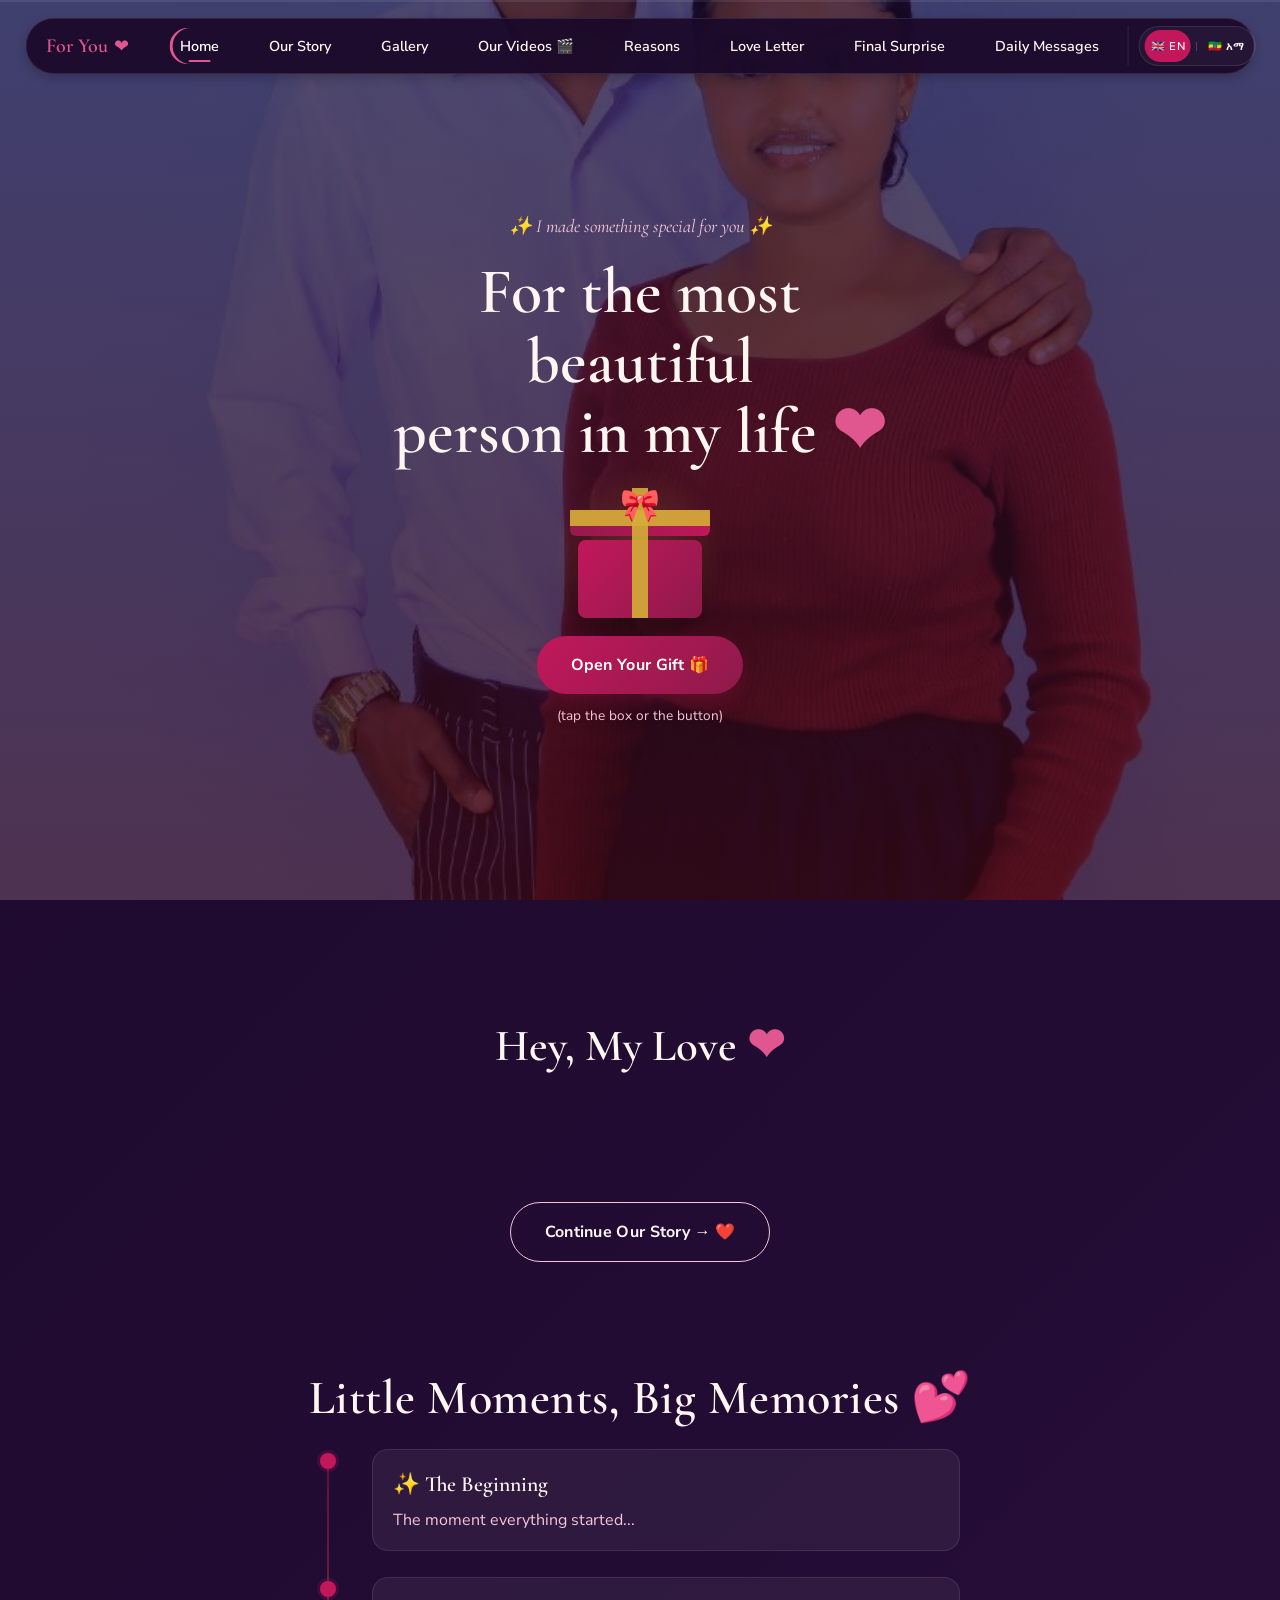
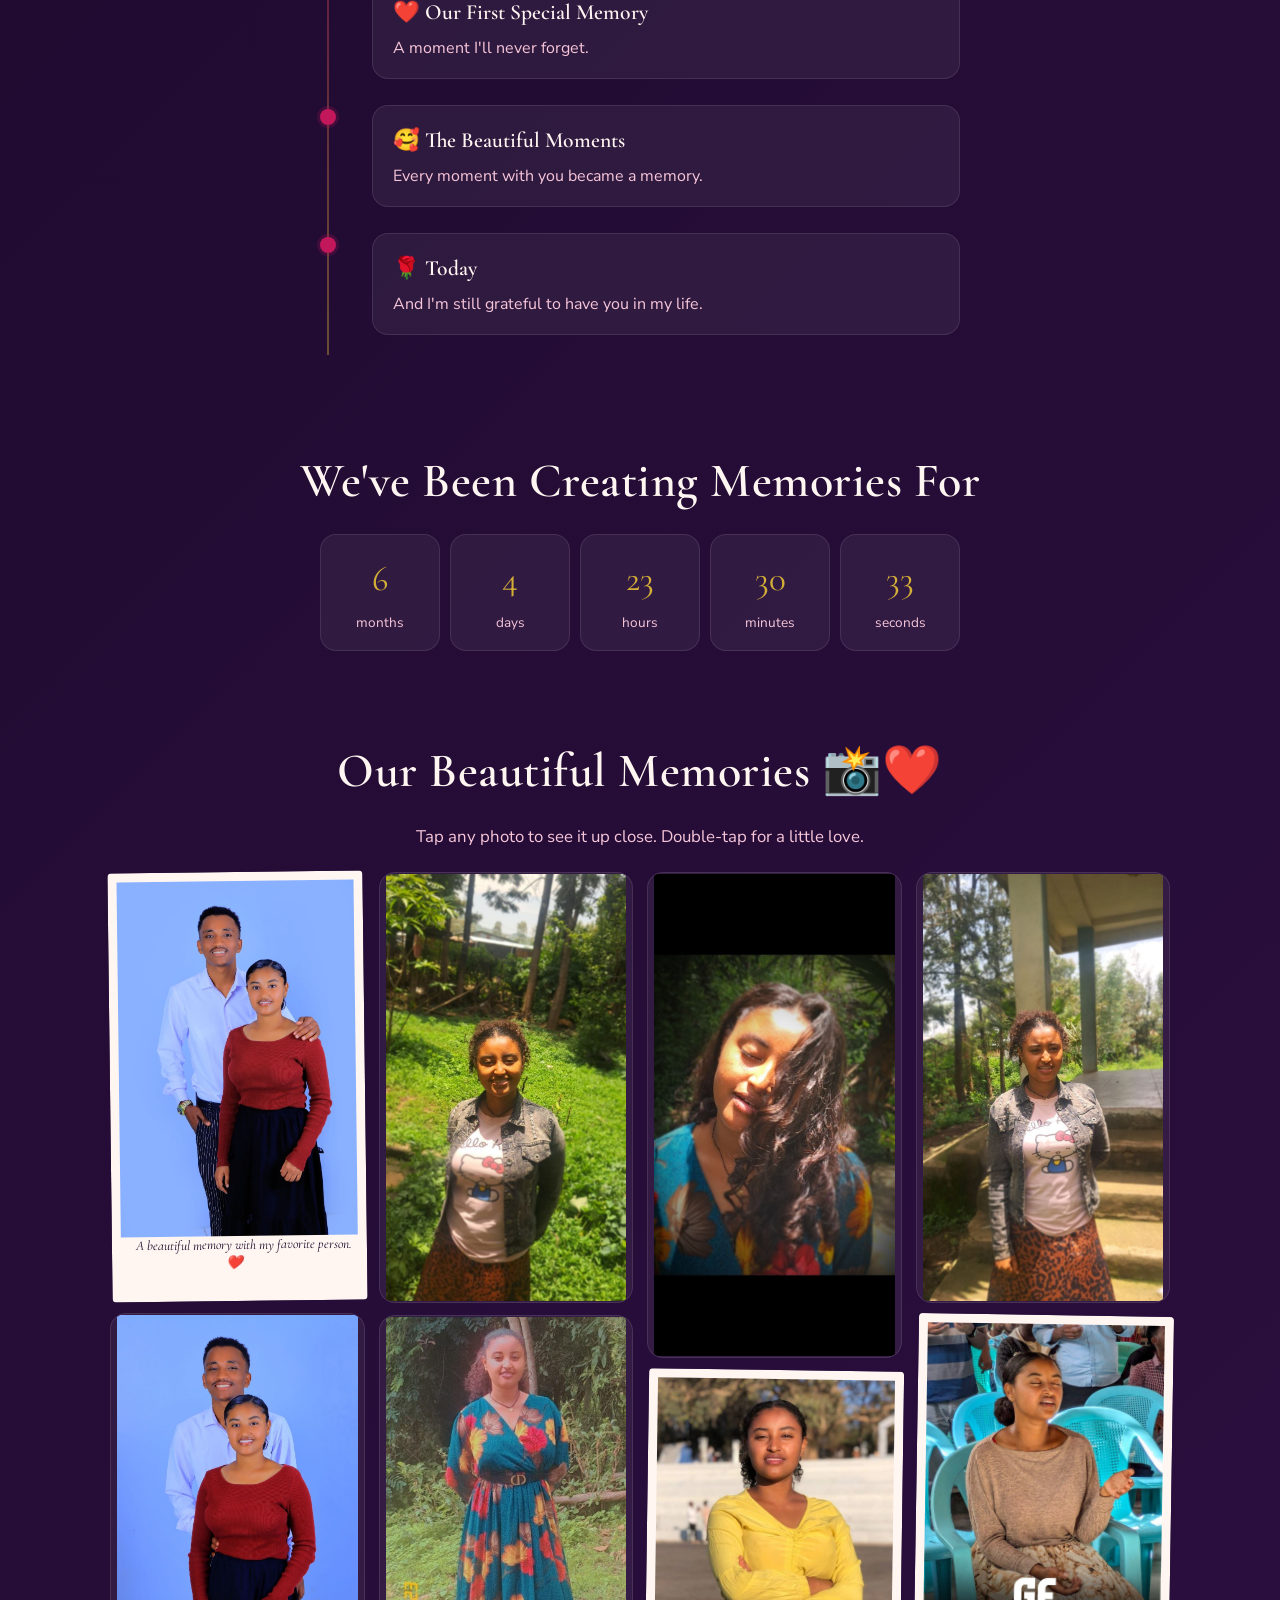
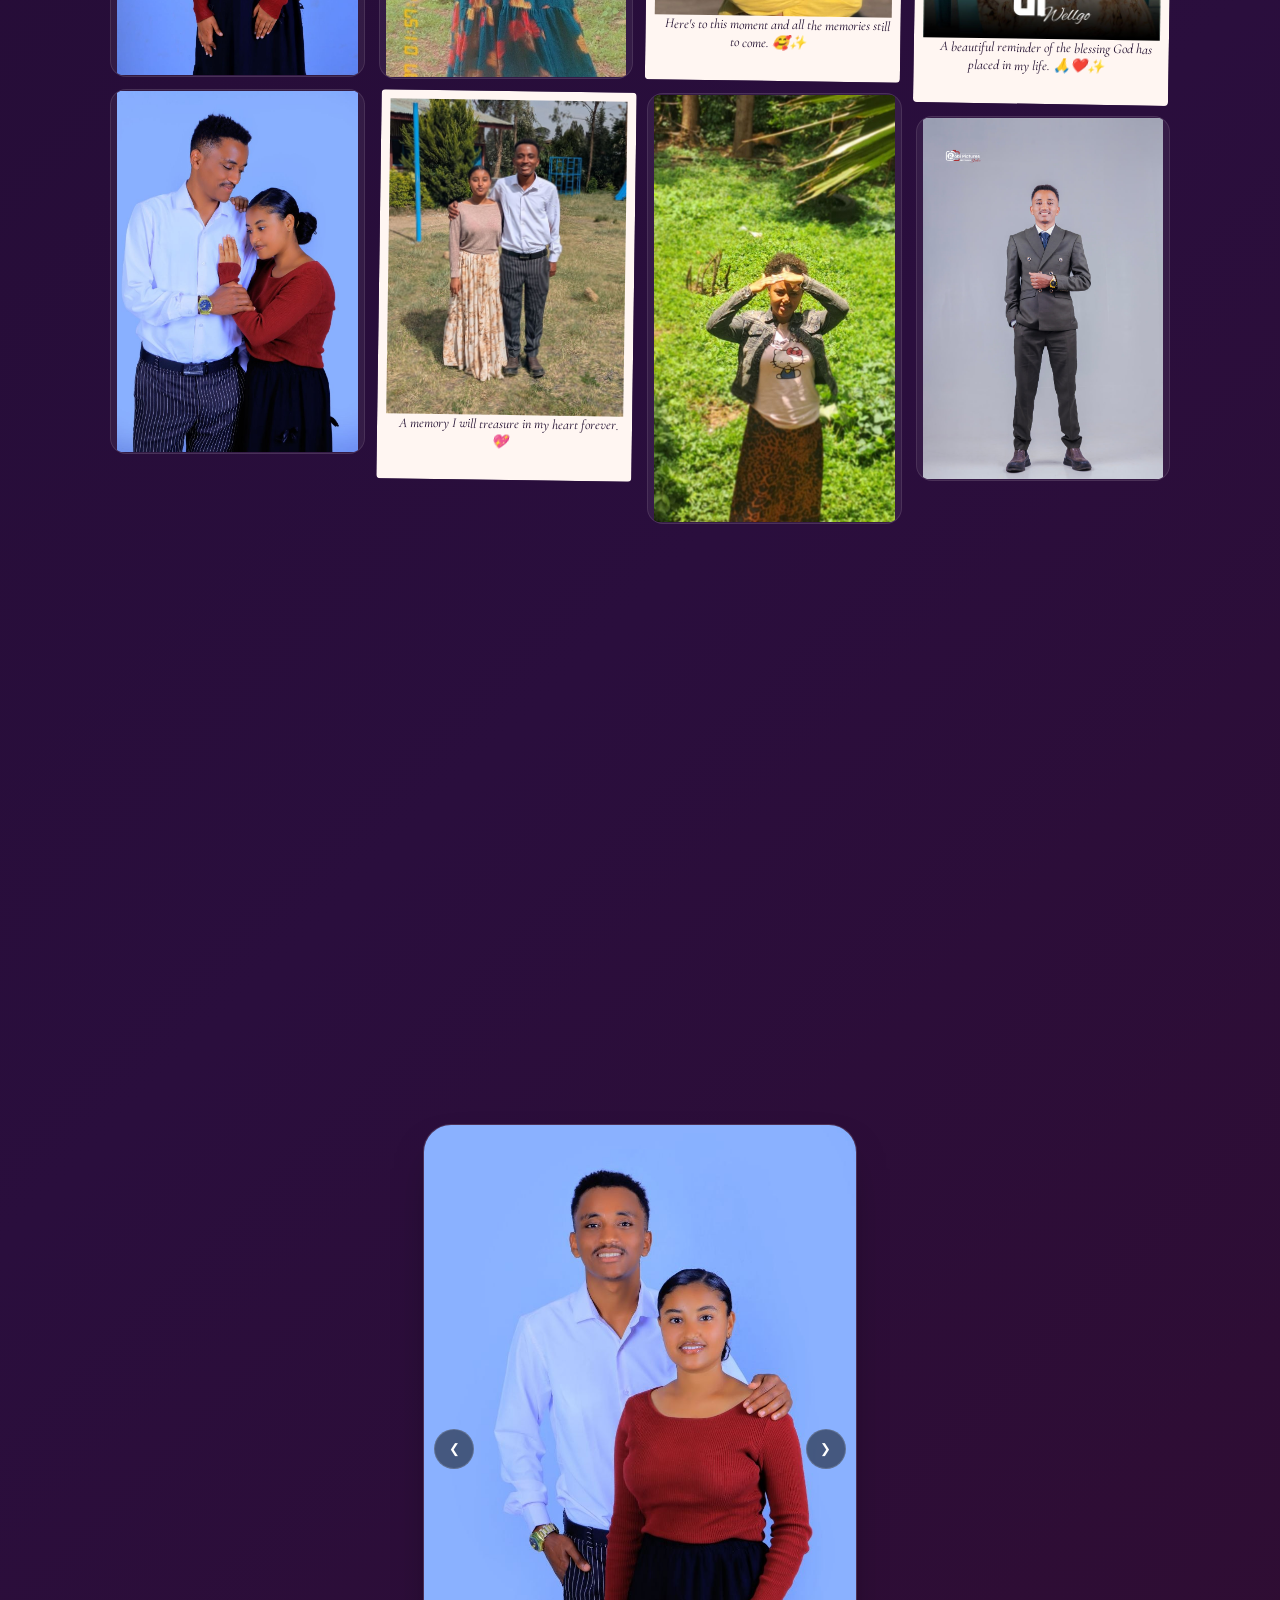
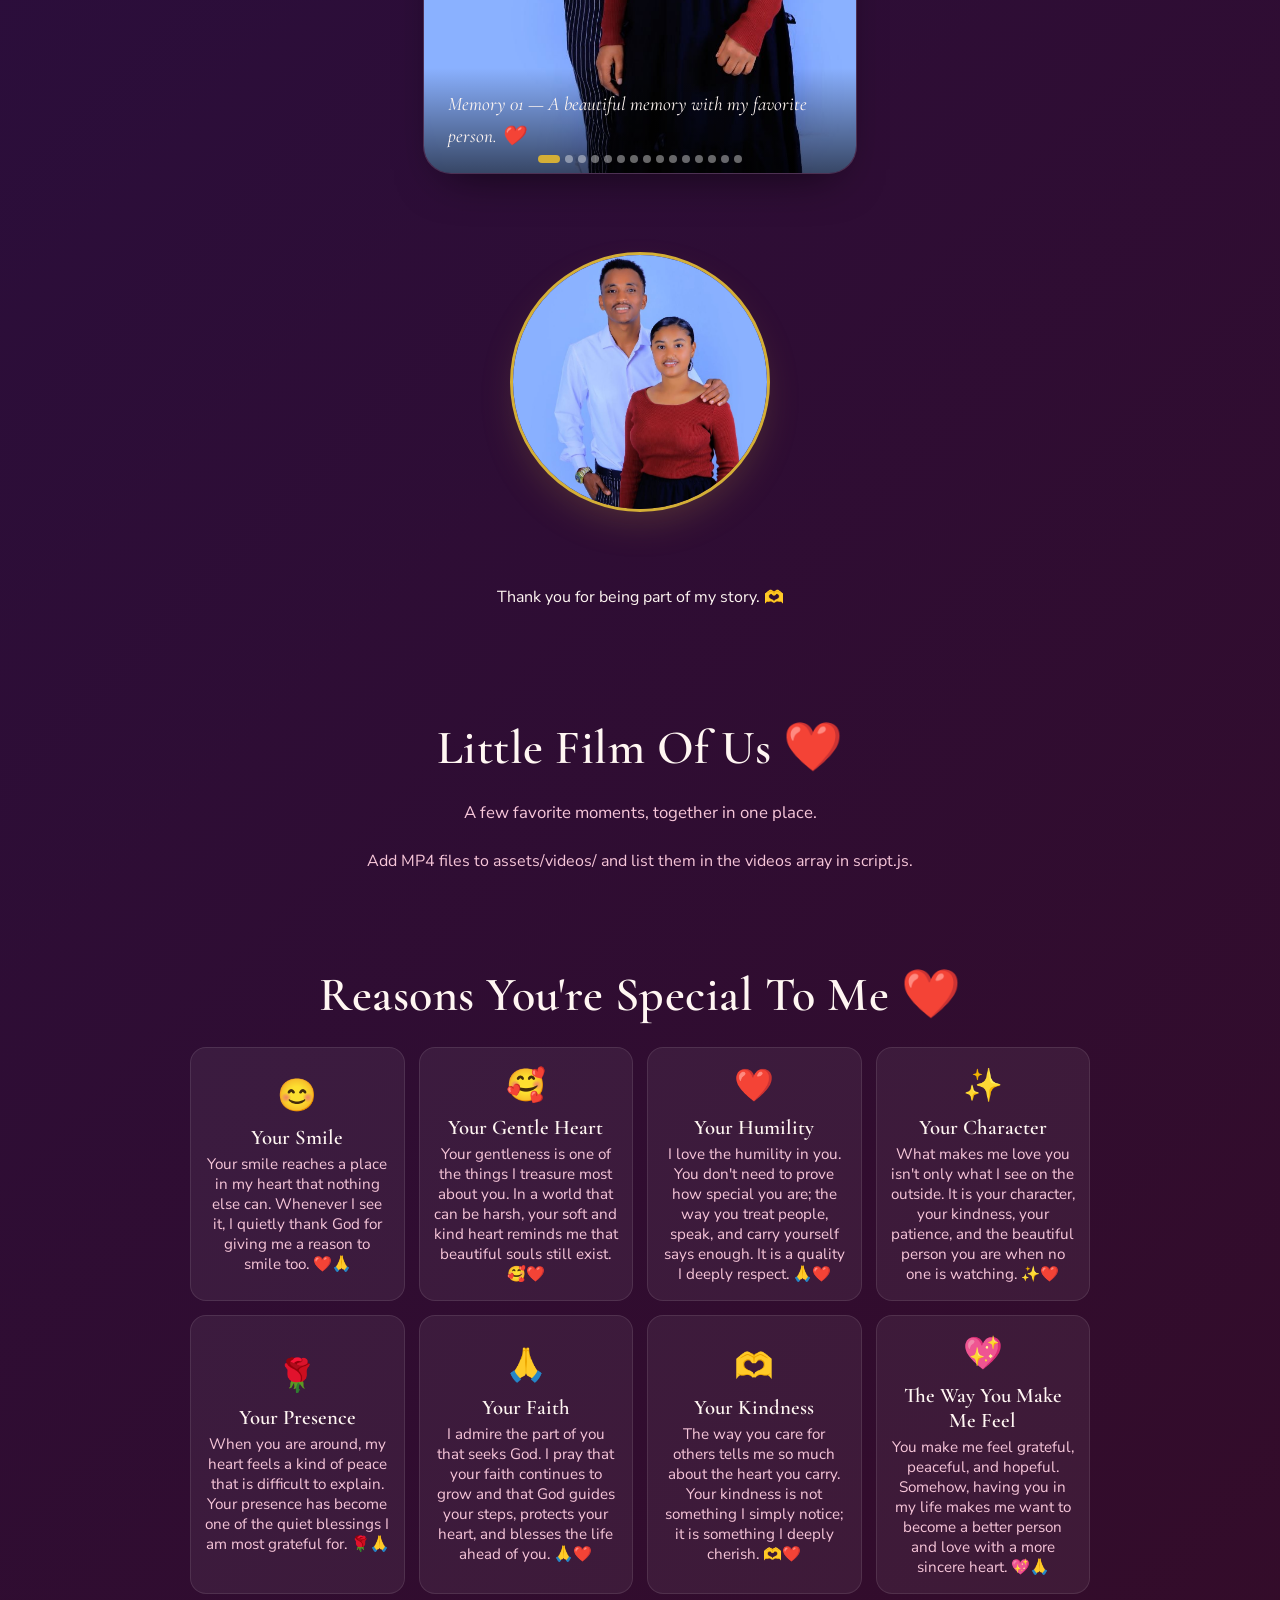
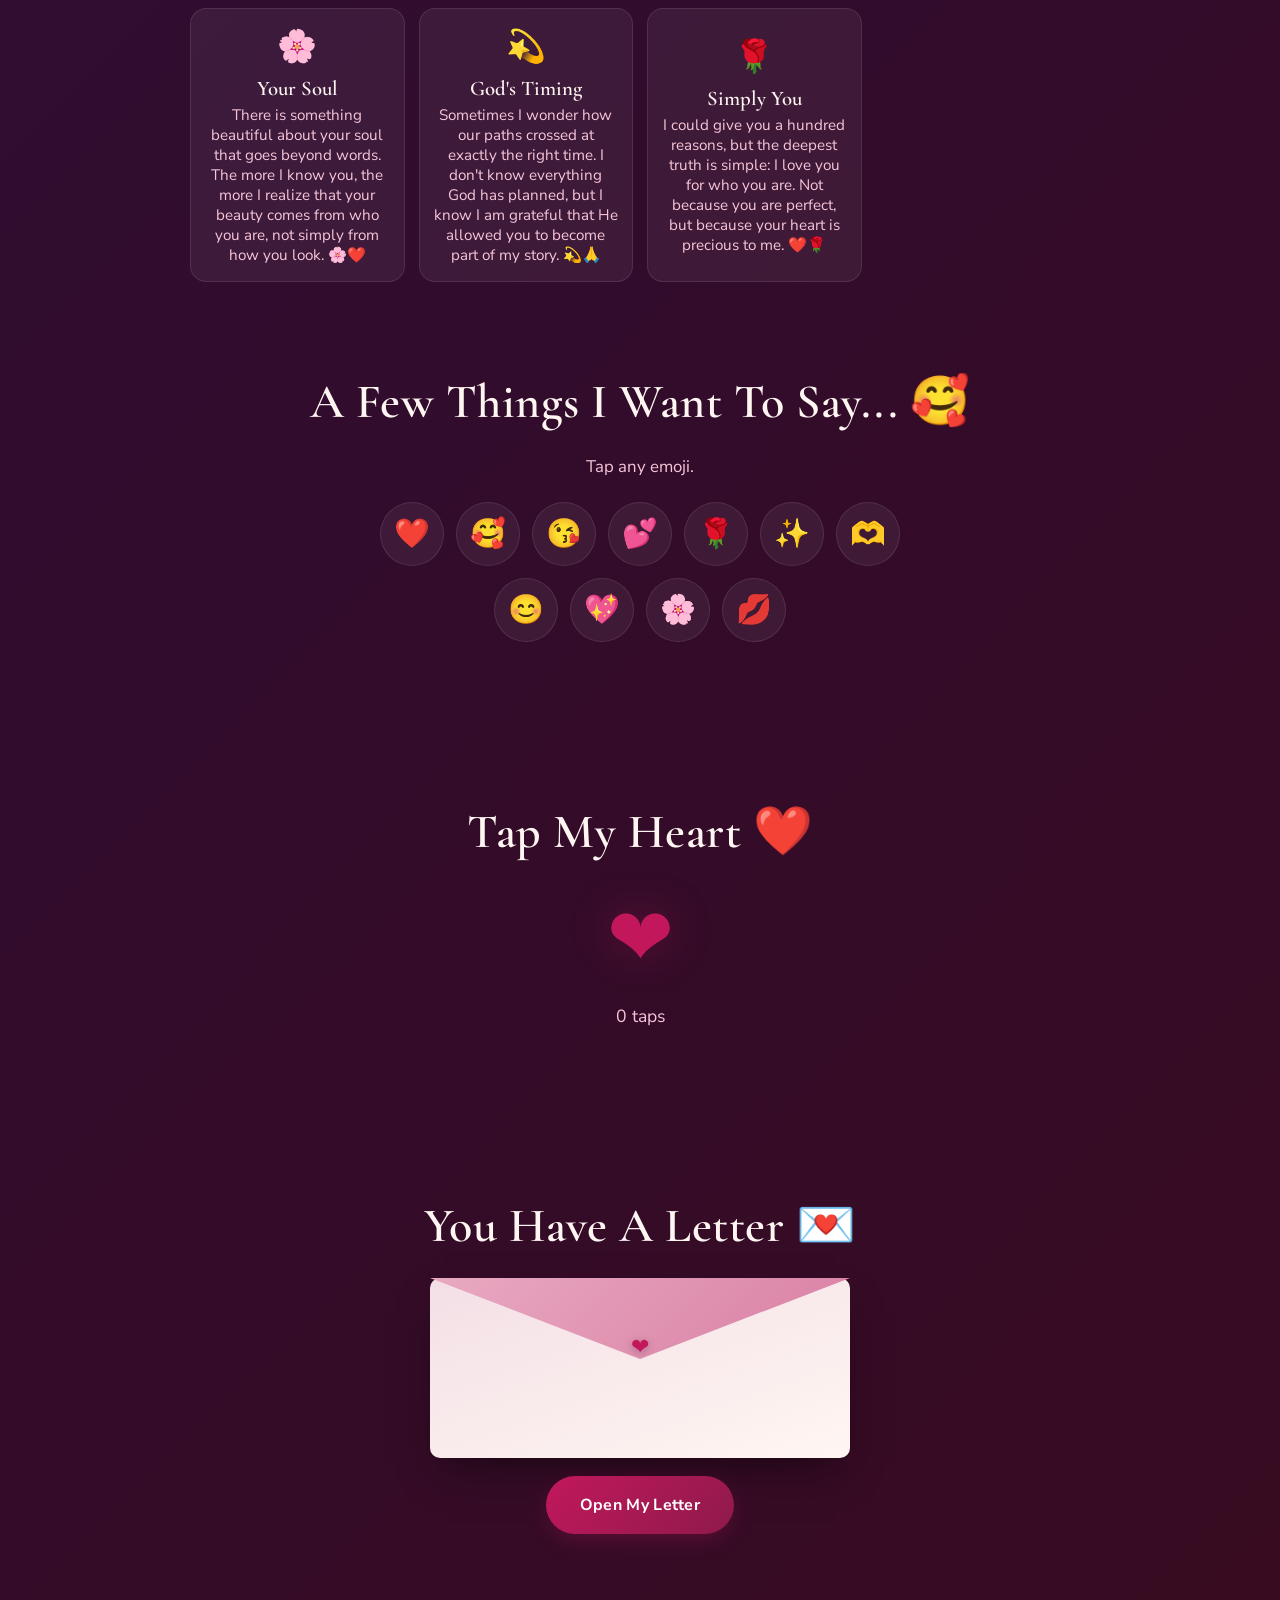
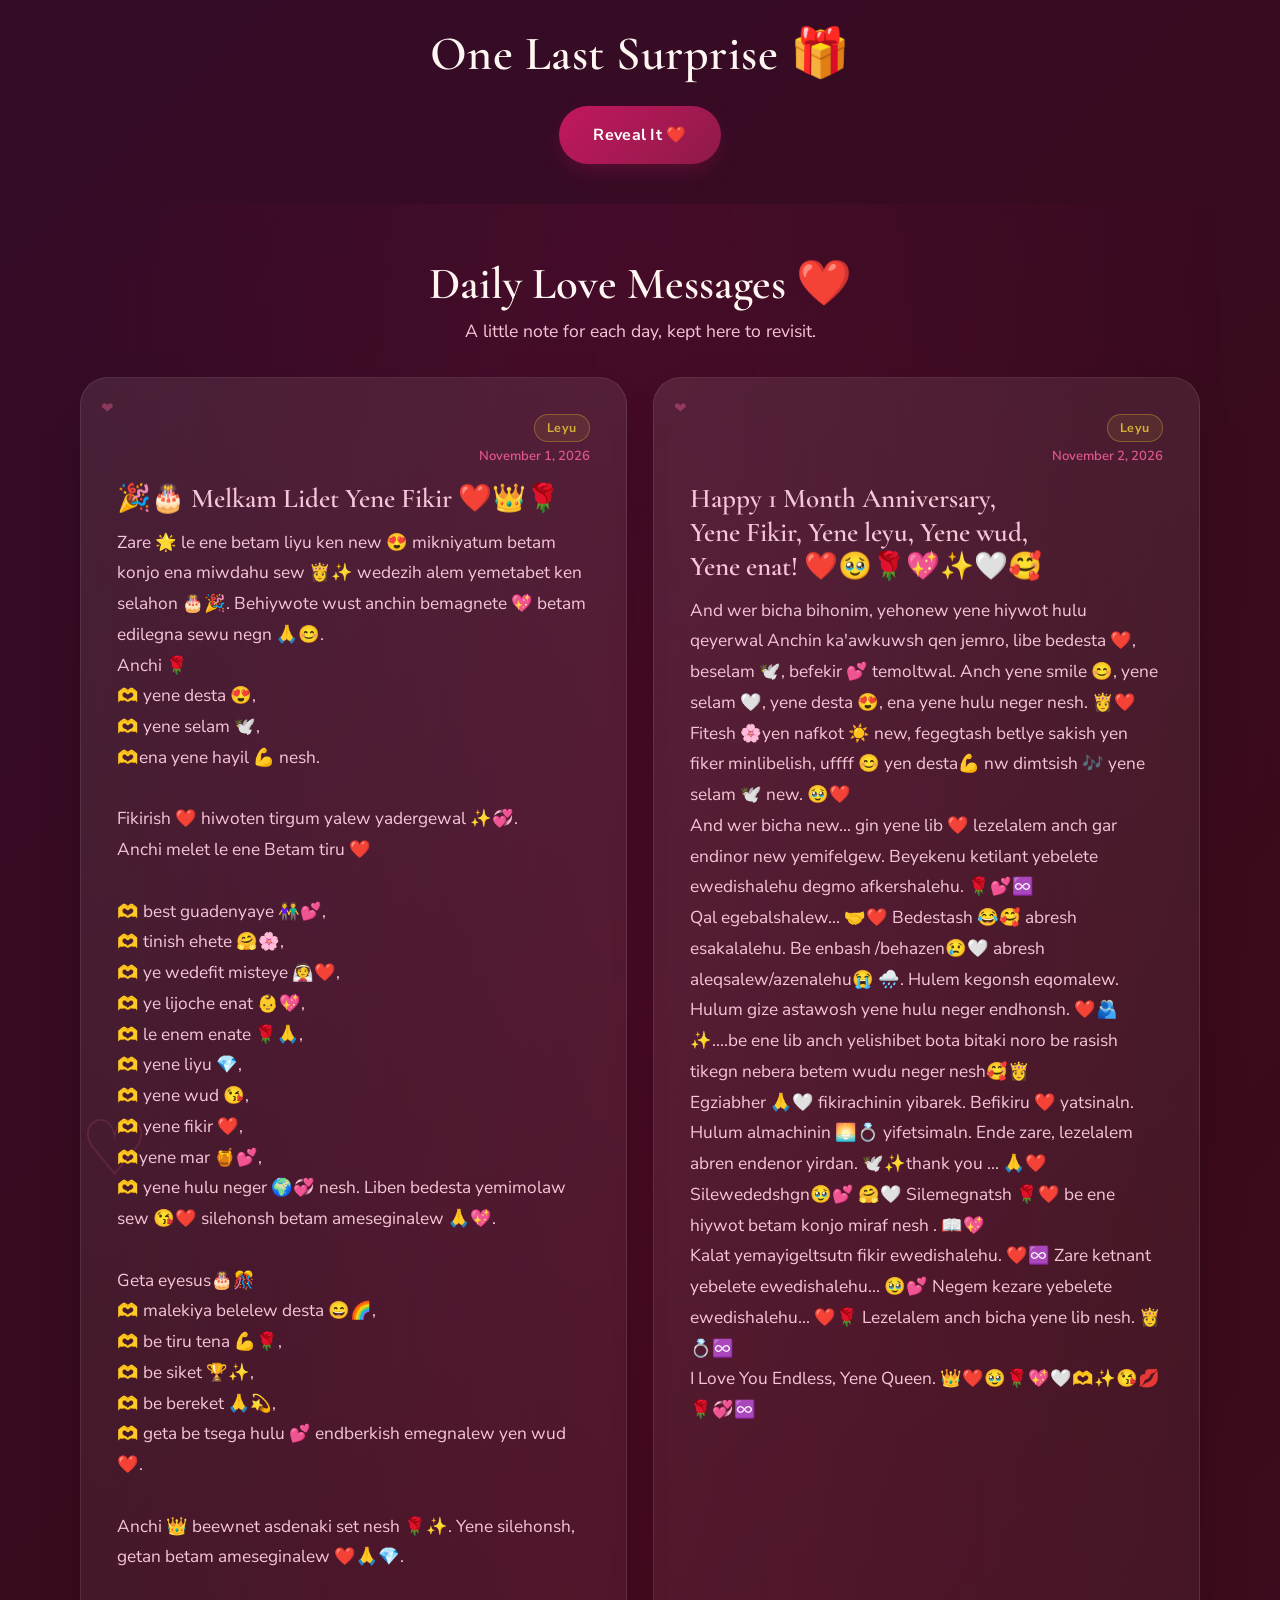
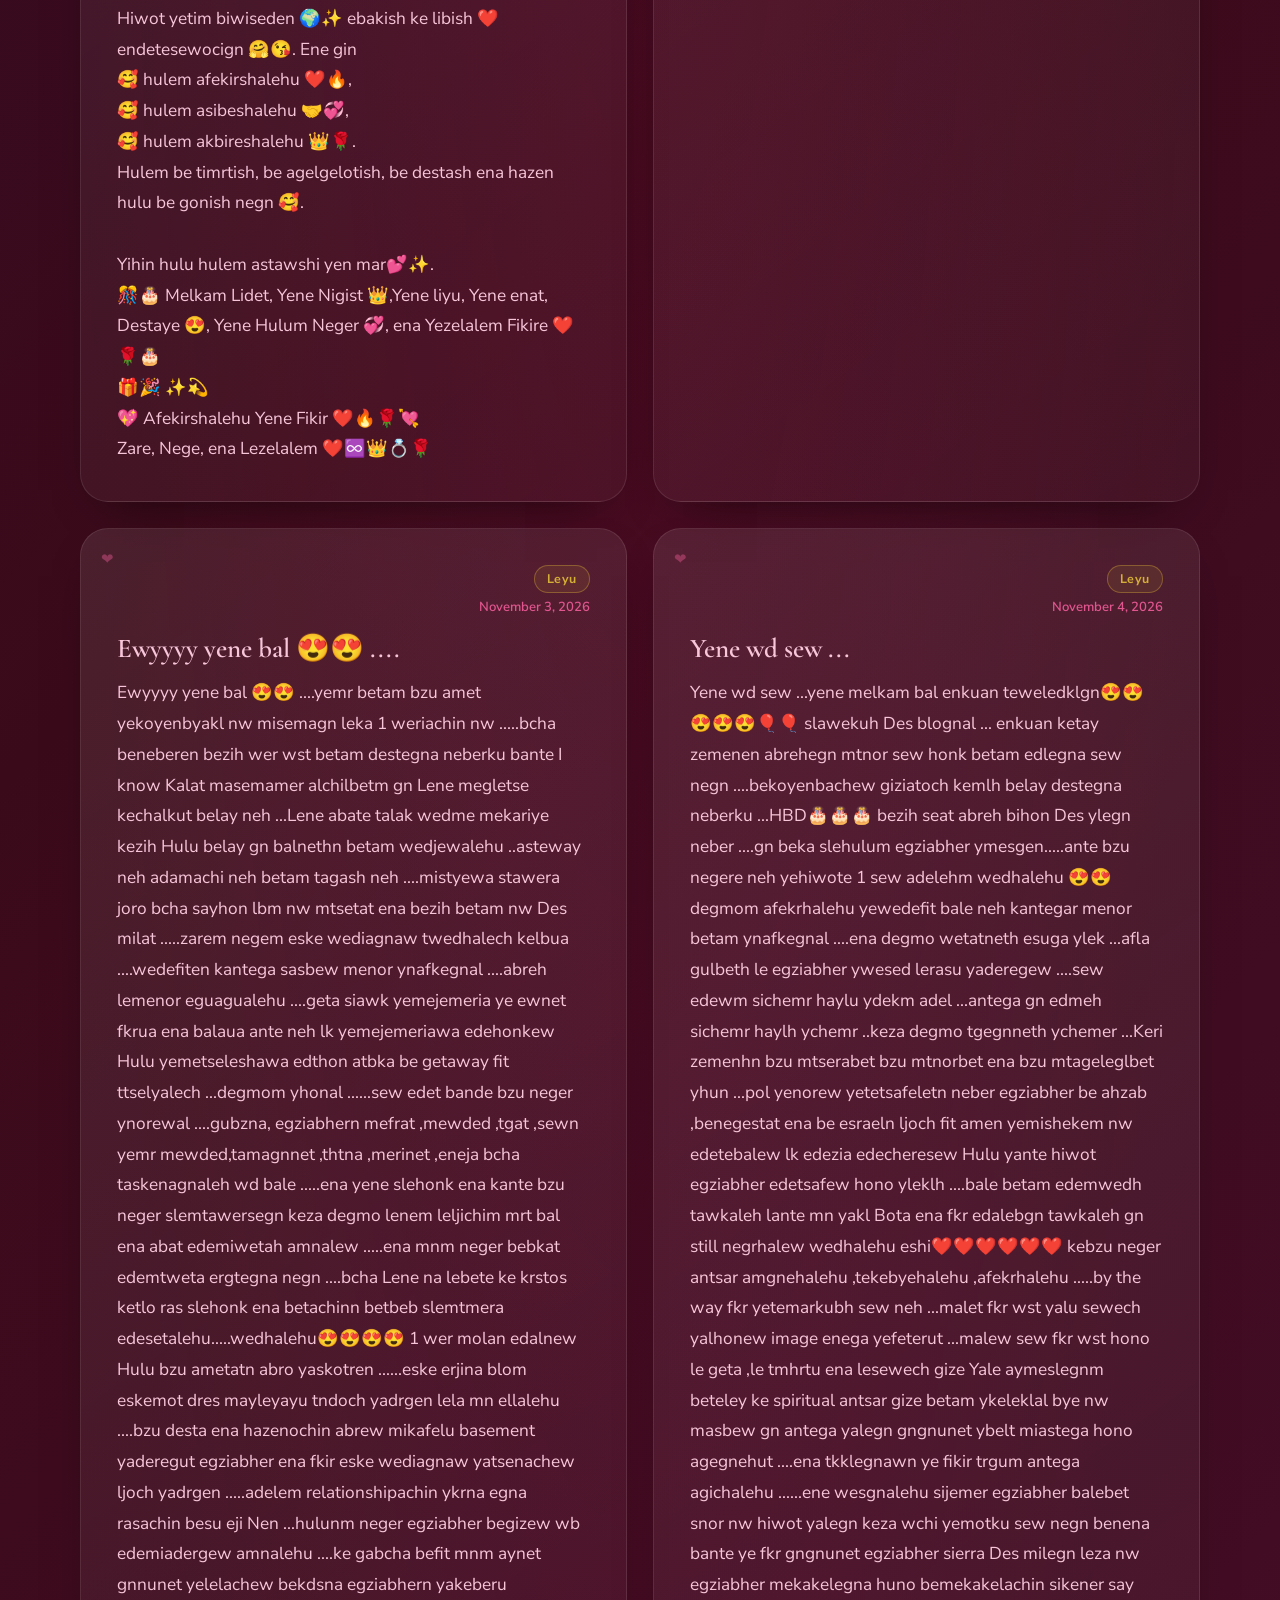
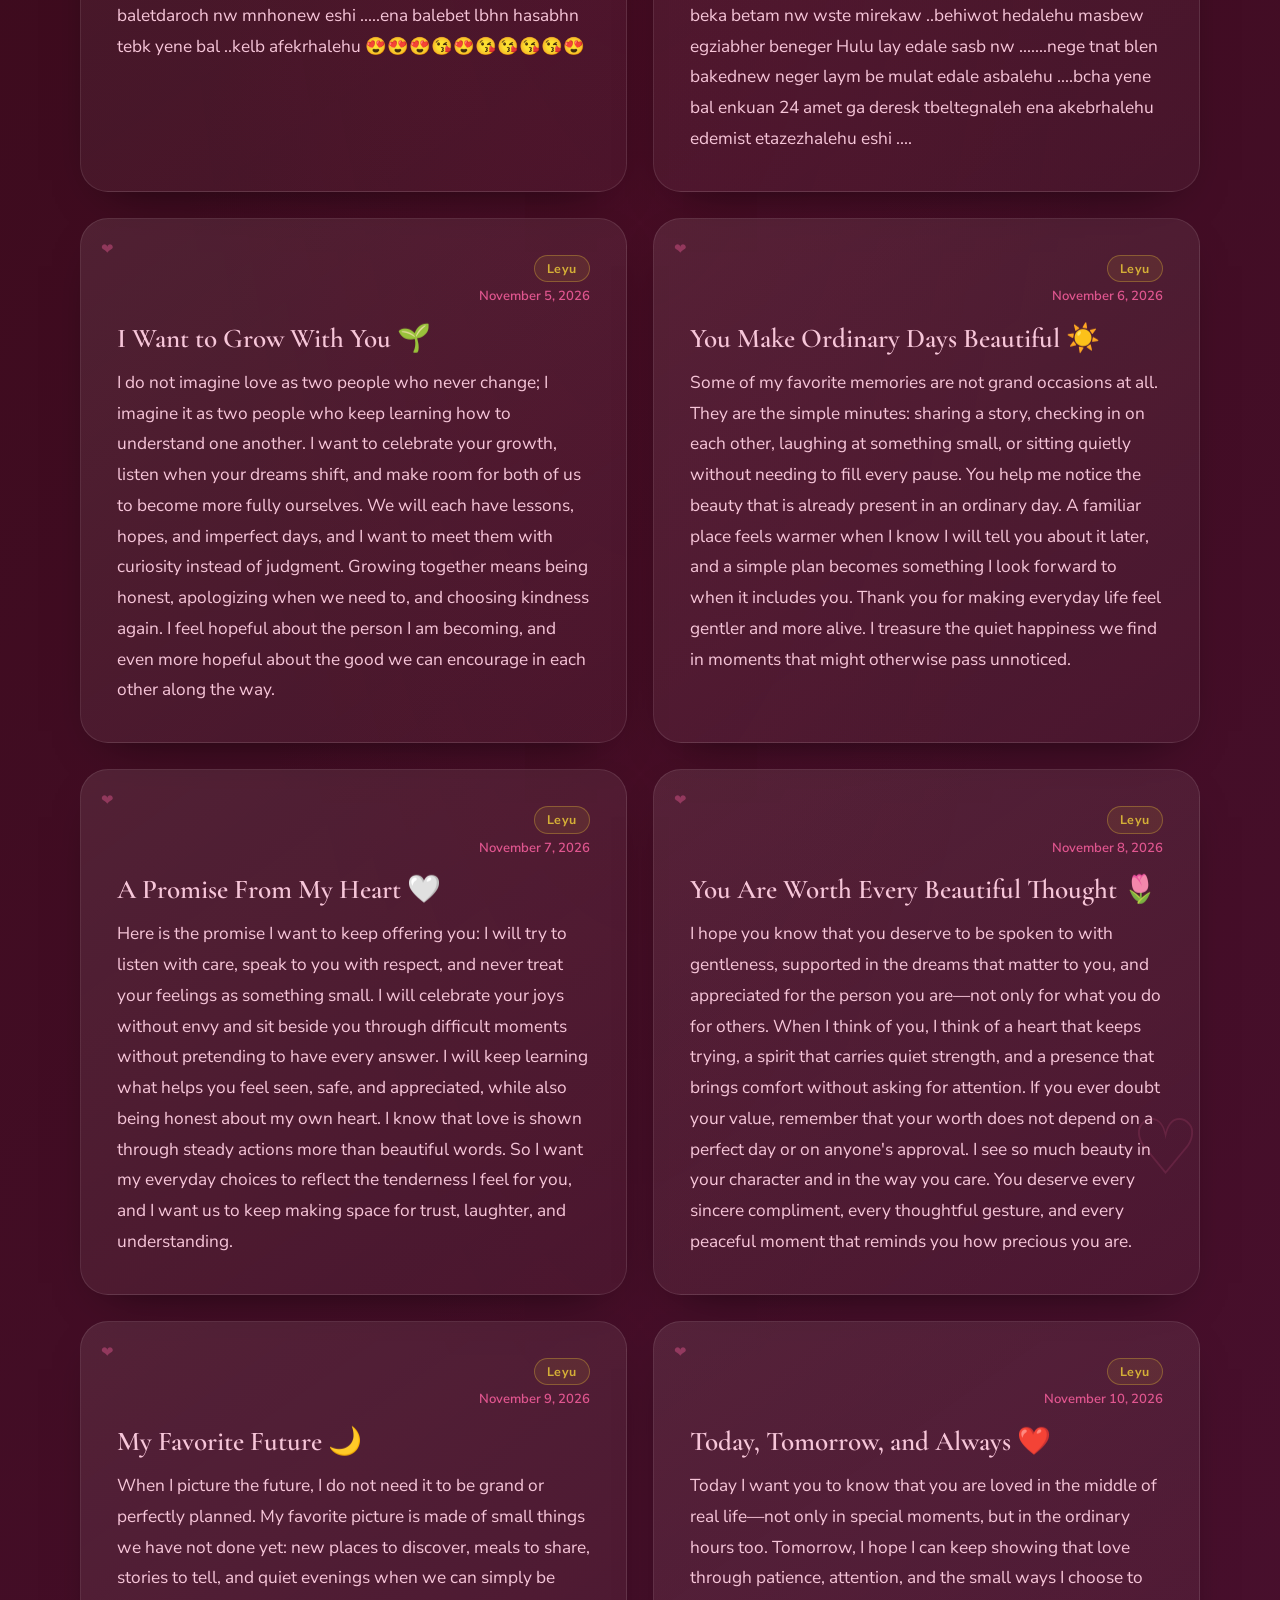
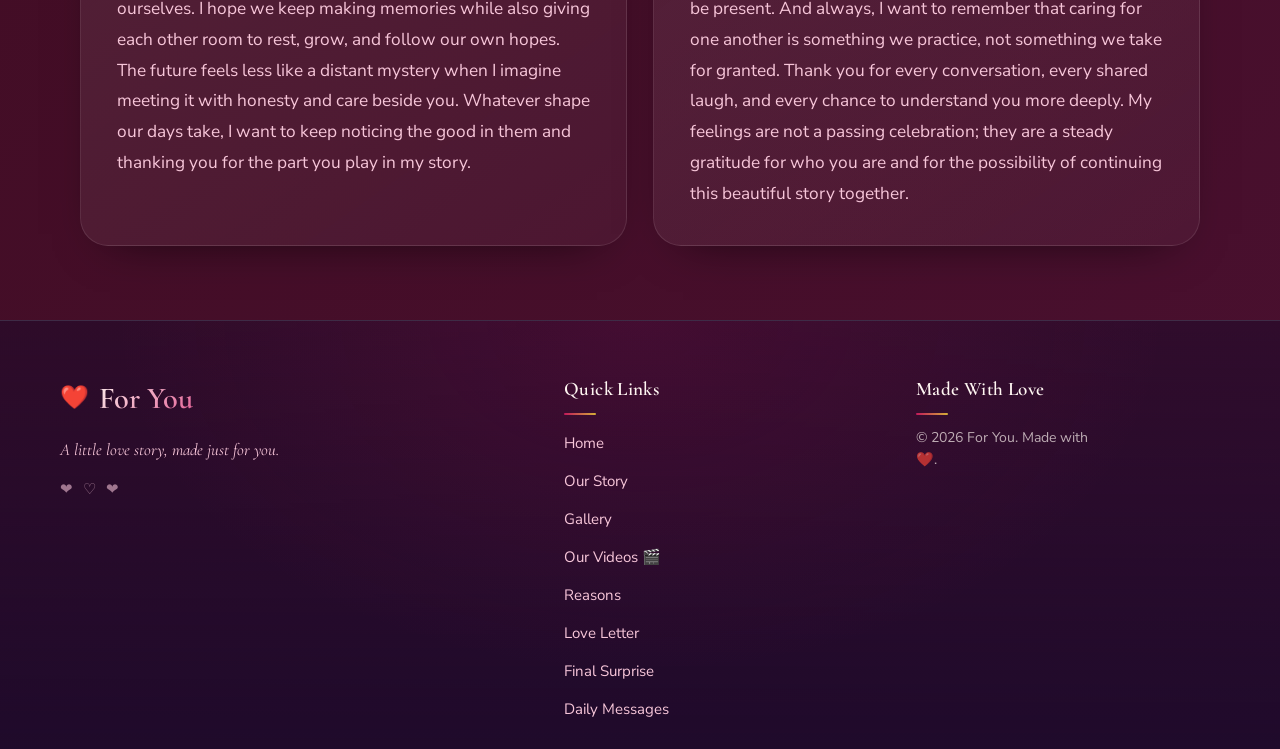
==== commit 5f36c191: "Update my_love website" ====
--- a/index.html
+++ b/index.html
@@ -20,33 +20,36 @@
 <!-- Skip link -->
 <a class="skip-link" href="#main">Skip to content</a>
 
-<!-- ============ LANGUAGE SWITCHER ============ -->
-<div class="lang-switcher" id="langSwitcher">
-  <button class="lang-btn" data-lang="en" aria-label="Switch to English">🇬🇧 EN</button>
-  <span class="lang-divider">|</span>
-  <button class="lang-btn" data-lang="am" aria-label="Switch to Amharic">🇪🇹 አማ</button>
-</div>
-
 <!-- ============ NAVIGATION ============ -->
-<nav class="nav" id="siteNav" aria-label="Story navigation">
-  <button class="nav__logo" id="secretLogo" aria-label="Site logo, click 5 times for a surprise">
+<nav class="nav" id="siteNav" aria-label="Main navigation">
+  <button class="nav__logo" type="button" id="secretLogo" aria-label="For You, click 5 times for a surprise">
+    <span class="nav__brand">For You</span>
     <span class="nav__logo-heart">❤</span>
   </button>
   
   <!-- HAMBURGER MENU BUTTON -->
-  <button class="nav__toggle" id="navToggle" aria-expanded="false" aria-controls="navLinks" aria-label="Open menu">
+  <button class="nav__toggle" type="button" id="navToggle" aria-expanded="false" aria-controls="navLinks" aria-label="Open navigation menu">
     <span></span>
     <span></span>
     <span></span>
   </button>
   
-  <ul class="nav__links" id="navLinks">
+  <ul class="nav__links" id="navLinks" aria-hidden="true" inert>
     <li><a href="#opening" data-nav data-i18n="navHome">Home</a></li>
-    <li><a href="#story" data-nav data-i18n="navMemories">Memories</a></li>
+    <li><a href="#story" data-nav data-i18n="navMemories">Our Story</a></li>
     <li><a href="#gallery" data-nav data-i18n="navGallery">Gallery</a></li>
-    <li><a href="#letter" data-nav data-i18n="navLetter">Letter</a></li>
+    <li><a href="#little-film" data-nav data-i18n="navVideos">Our Videos 🎬</a></li>
     <li><a href="#reasons" data-nav data-i18n="navReasons">Reasons</a></li>
-    <li><a href="#surprise" data-nav data-i18n="navSurprise">Surprise</a></li>
+    <li><a href="#letter" data-nav data-i18n="navLetter">Love Letter</a></li>
+    <li><a href="#surprise" data-nav data-i18n="navSurprise">Final Surprise</a></li>
+    <li><a href="#finalMemories" data-nav data-i18n="navDailyMessages">Daily Messages</a></li>
+    <li class="nav__language-item">
+      <div class="lang-switcher" id="langSwitcher" role="group" aria-label="Language">
+        <button class="lang-btn" type="button" data-lang="en" aria-label="Switch to English" aria-pressed="true">🇬🇧 EN</button>
+        <span class="lang-divider" aria-hidden="true">|</span>
+        <button class="lang-btn" type="button" data-lang="am" aria-label="Switch to Amharic" aria-pressed="false">🇪🇹 አማ</button>
+      </div>
+    </li>
   </ul>
 </nav>
 
@@ -64,7 +67,7 @@
     <p class="eyebrow-line" data-i18n="eyebrow">✨ I made something special for you ✨</p>
     <h1 class="opening__title" data-i18n="openingTitle">For the most<br>beautiful<br>person in my life <span class="heart-glyph">❤</span></h1>
 
-    <button class="gift-box" id="giftBox" aria-label="Open your gift">
+    <button class="gift-box" type="button" id="giftBox" aria-label="Open your gift">
       <span class="gift-box__glow" aria-hidden="true"></span>
       <span class="gift-box__lid" aria-hidden="true"></span>
       <span class="gift-box__base" aria-hidden="true"></span>
@@ -90,6 +93,18 @@
   <section class="section section--timeline" id="story">
     <h2 class="section__title" data-i18n="timelineTitle">Little Moments, Big Memories <span aria-hidden="true">💕</span></h2>
     <div class="timeline" id="timeline"></div>
+  </section>
+
+  <!-- ============ LOVE COUNTER ============ -->
+  <section class="section section--counter" id="loveCounter" hidden>
+    <h2 class="section__title" data-i18n="counterTitle">We've Been Creating Memories For</h2>
+    <div class="counter-grid counter-grid--months">
+      <div class="counter-box"><span id="cMonths">0</span><small data-i18n="months">months</small></div>
+      <div class="counter-box"><span id="cDays">0</span><small data-i18n="days">days</small></div>
+      <div class="counter-box"><span id="cHours">0</span><small data-i18n="hours">hours</small></div>
+      <div class="counter-box"><span id="cMinutes">0</span><small data-i18n="minutes">minutes</small></div>
+      <div class="counter-box counter-box--seconds"><span id="cSeconds">0</span><small data-i18n="seconds">seconds</small></div>
+    </div>
   </section>
 
   <!-- ============ 4. PHOTO GALLERY ============ -->
@@ -113,7 +128,7 @@
 
   <!-- ============ 5. SLIDESHOW ============ -->
   <section class="section section--slideshow">
-    <h2 class="section__title" data-i18n="slideshowTitle">A Little Film Of Us <span aria-hidden="true">🎞️</span></h2>
+    <h2 class="section__title" data-i18n="slideshowTitle">Our Photo Story <span aria-hidden="true">📸</span></h2>
     <div class="slideshow" id="slideshow">
       <div class="slideshow__track" id="slideshowTrack"></div>
       <button class="slideshow__arrow slideshow__arrow--prev" id="slidePrev" aria-label="Previous slide">&#10094;</button>
@@ -122,7 +137,46 @@
     </div>
   </section>
 
-  <!-- ============ 6. LOVE LETTER ============ -->
+  <!-- ============ FINAL GALLERY PHOTO ============ -->
+  <section class="section section--final-photo">
+    <div class="final-photo" id="finalPhoto">
+      <img id="finalPhotoImg" alt="A favorite photo of you" />
+    </div>
+    <p class="final-photo__caption" data-i18n="finalCaption">My favorite person ❤️</p>
+    <p class="final-photo__thanks" data-i18n="finalThanks">Thank you for being part of my story. 🫶</p>
+  </section>
+
+  <!-- ============ VIDEO GALLERY ============ -->
+  <section class="section section--video-gallery" id="little-film" aria-labelledby="videoGalleryTitle">
+    <h2 class="section__title" id="videoGalleryTitle" data-i18n="videoGalleryTitle">Little Film Of Us ❤️</h2>
+    <p class="section__sub" data-i18n="videoGallerySubtitle">A few favorite moments, together in one place.</p>
+    <div class="video-gallery__grid" id="videoGallery" role="list" aria-label="Our videos"></div>
+  </section>
+
+  <!-- ============ 6. REASONS ============ -->
+  <section class="section section--reasons" id="reasons">
+    <h2 class="section__title" data-i18n="reasonsTitle">Reasons You're Special To Me <span aria-hidden="true">❤️</span></h2>
+    <div class="reasons-grid" id="reasonsGrid"></div>
+  </section>
+
+  <!-- ============ APPRECIATION INTERACTIONS ============ -->
+  <section class="section section--emoji">
+    <h2 class="section__title" data-i18n="emojiTitle">A Few Things I Want To Say... <span aria-hidden="true">🥰</span></h2>
+    <p class="section__sub" data-i18n="emojiSub">Tap any emoji.</p>
+    <div class="emoji-field" id="emojiField"></div>
+    <p class="emoji-message" id="emojiMessage" aria-live="polite">&nbsp;</p>
+  </section>
+
+  <section class="section section--heart-tap">
+    <h2 class="section__title" data-i18n="heartTitle">Tap My Heart <span aria-hidden="true">❤️</span></h2>
+    <button class="heart-tap" id="heartTap" aria-label="Tap the heart">
+      <span aria-hidden="true">❤</span>
+    </button>
+    <p class="heart-tap__count"><span id="heartCount">0</span> <span data-i18n="taps">taps</span></p>
+    <p class="heart-tap__msg" id="heartMsg" aria-live="polite">&nbsp;</p>
+  </section>
+
+  <!-- ============ 7. LOVE LETTER ============ -->
   <section class="section section--letter" id="letter">
     <h2 class="section__title" data-i18n="letterTitle">You Have A Letter <span aria-hidden="true">💌</span></h2>
     <div class="envelope" id="envelope">
@@ -138,72 +192,12 @@
   </section>
 
   <!-- ============ LETTER MODAL ============ -->
-  <div class="letter-modal" id="letterModal">
+  <div class="letter-modal" id="letterModal" role="dialog" aria-modal="true" aria-label="Love letter" aria-hidden="true" tabindex="-1">
     <div class="letter-modal__content">
       <button class="letter-modal__close" id="letterModalClose" aria-label="Close letter">✕</button>
       <p class="letter-modal__text" id="letterModalText"></p>
     </div>
   </div>
-
-  <!-- ============ 7. REASONS ============ -->
-  <section class="section section--reasons" id="reasons">
-    <h2 class="section__title" data-i18n="reasonsTitle">Reasons You're Special To Me <span aria-hidden="true">❤️</span></h2>
-    <div class="reasons-grid" id="reasonsGrid"></div>
-  </section>
-
-  <!-- ============ 8. EMOJI INTERACTION ============ -->
-  <section class="section section--emoji">
-    <h2 class="section__title" data-i18n="emojiTitle">A Few Things I Want To Say... <span aria-hidden="true">🥰</span></h2>
-    <p class="section__sub" data-i18n="emojiSub">Tap any emoji.</p>
-    <div class="emoji-field" id="emojiField"></div>
-    <p class="emoji-message" id="emojiMessage" aria-live="polite">&nbsp;</p>
-  </section>
-
-  <!-- ============ 9. INTERACTIVE HEART ============ -->
-  <section class="section section--heart-tap">
-    <h2 class="section__title" data-i18n="heartTitle">Tap My Heart <span aria-hidden="true">❤️</span></h2>
-    <button class="heart-tap" id="heartTap" aria-label="Tap the heart">
-      <span aria-hidden="true">❤</span>
-    </button>
-    <p class="heart-tap__count"><span id="heartCount">0</span> <span data-i18n="taps">taps</span></p>
-    <p class="heart-tap__msg" id="heartMsg" aria-live="polite">&nbsp;</p>
-  </section>
-
-  <!-- ============ 10. LOVE COUNTER ============ -->
-  <section class="section section--counter" id="loveCounter" hidden>
-    <h2 class="section__title" data-i18n="counterTitle">We've Been Creating Memories For</h2>
-    <div class="counter-grid">
-      <div class="counter-box"><span id="cDays">0</span><small data-i18n="days">days</small></div>
-      <div class="counter-box"><span id="cHours">0</span><small data-i18n="hours">hours</small></div>
-      <div class="counter-box"><span id="cMinutes">0</span><small data-i18n="minutes">minutes</small></div>
-      <div class="counter-box"><span id="cSeconds">0</span><small data-i18n="seconds">seconds</small></div>
-    </div>
-  </section>
-
-  <!-- ============ 11. FINAL SURPRISE ============ -->
-  <section class="section section--surprise" id="surprise">
-    <div class="surprise__pre" id="surprisePre">
-      <h2 class="section__title" data-i18n="surpriseTitle">One Last Surprise <span aria-hidden="true">🎁</span></h2>
-      <button class="btn btn--primary" id="revealBtn" data-i18n="revealBtn">Reveal It ❤️</button>
-    </div>
-    <div class="surprise__reveal" id="surpriseReveal" hidden>
-      <p class="surprise__lead" data-i18n="surpriseLead">If I could give you one thing...</p>
-      <p class="surprise__body" data-i18n="surpriseBody1">I would give you the ability<br>to see yourself through my eyes.</p>
-      <p class="surprise__body" data-i18n="surpriseBody2">Then you would finally understand<br>how incredibly special you are to me. ❤️</p>
-      <h3 class="surprise__final" data-i18n="finalMessage">I Love You <span class="heart-glyph">❤</span></h3>
-      <p class="surprise__name" id="herNameFinal">You</p>
-      <p class="surprise__forever" data-i18n="forever">Forever &amp; Always ✨</p>
-    </div>
-  </section>
-
-  <!-- ============ 12. FINAL PHOTO ============ -->
-  <section class="section section--final-photo">
-    <div class="final-photo" id="finalPhoto">
-      <img id="finalPhotoImg" alt="A favorite photo of you" />
-    </div>
-    <p class="final-photo__caption" data-i18n="finalCaption">My favorite person ❤️</p>
-    <p class="final-photo__thanks" data-i18n="finalThanks">Thank you for being part of my story. 🫶</p>
-  </section>
 
 </main>
 
@@ -215,8 +209,31 @@
     <button class="btn btn--ghost" id="secretClose" data-i18n="close">Close</button>
   </div>
 </div>
+<!-- ============ ONE LAST SURPRISE ============ -->
+<section class="section section--surprise" id="surprise">
+  <div class="surprise__pre" id="surprisePre">
+    <h2 class="section__title" data-i18n="surpriseTitle">One Last Surprise <span aria-hidden="true">🎁</span></h2>
+    <button class="btn btn--primary" id="revealBtn" data-i18n="revealBtn">Reveal It ❤️</button>
+  </div>
+  <div class="surprise__reveal" id="surpriseReveal" hidden>
+    <p class="surprise__lead" data-i18n="surpriseLead">If I could give you one thing...</p>
+    <p class="surprise__body" data-i18n="surpriseBody1">I would give you the ability<br>to see yourself through my eyes.</p>
+    <p class="surprise__body" data-i18n="surpriseBody2">Then you would finally understand<br>how incredibly special you are to me. ❤️</p>
+    <h3 class="surprise__final" data-i18n="finalMessage">I Love You <span class="heart-glyph">❤</span></h3>
+    <p class="surprise__name" id="herNameFinal">You</p>
+    <p class="surprise__forever" data-i18n="forever">Forever &amp; Always ✨</p>
+  </div>
+</section>
+<!-- ============ FINAL MEMORIES ============ -->
+<section class="final-memories" id="finalMemories" aria-labelledby="dailyJournalTitle">
+  <div class="final-memories__inner">
+    <h2 class="daily-journal__title" id="dailyJournalTitle" data-i18n="dailyJournalTitle">Daily Love Messages ❤️</h2>
+    <p class="daily-journal__subtitle" data-i18n="dailyJournalSubtitle">A little note for each day, kept here to revisit.</p>
+    <div class="daily-journal__grid" id="dailyJournalCard" role="list" aria-label="Daily love messages"></div>
+  </div>
+</section>
 <!-- ============ FOOTER ============ -->
-<footer class="footer" role="contentinfo" aria-label="Footer">
+<footer class="footer" role="contentinfo" aria-label="Footer" data-i18n-aria-label="footerAriaLabel">
   <div class="footer__container">
     
     <!-- Brand Area -->
@@ -225,40 +242,39 @@
         <span class="footer__heart" aria-hidden="true">❤️</span>
         <span class="footer__title">For You</span>
       </div>
-      <p class="footer__tagline">A little love story, made just for you.</p>
+      <p class="footer__tagline" data-i18n="footerTagline">A little love story, made just for you.</p>
       <div class="footer__hearts" aria-hidden="true">
         <span>❤</span>
-        <span>💕</span>
+        <span>♡</span>
         <span>❤</span>
-        <span>💖</span>
-        <span>❤</span>
       </div>
     </div>
 
     <!-- Navigation Links -->
-    <nav class="footer__nav" aria-label="Footer navigation">
-      <h3 class="footer__nav-title">Quick Links</h3>
+    <nav class="footer__nav" aria-label="Footer navigation" data-i18n-aria-label="footerNavLabel">
+      <h3 class="footer__nav-title" data-i18n="footerLinksTitle">Quick Links</h3>
       <ul class="footer__nav-list">
-        <li><a href="#opening" data-nav>Home</a></li>
-        <li><a href="#story" data-nav>Memories</a></li>
-        <li><a href="#gallery" data-nav>Gallery</a></li>
-        <li><a href="#letter" data-nav>Letter</a></li>
-        <li><a href="#reasons" data-nav>Reasons</a></li>
-        <li><a href="#surprise" data-nav>Surprise</a></li>
+        <li><a href="#opening" data-nav data-i18n="navHome">Home</a></li>
+        <li><a href="#story" data-nav data-i18n="navMemories">Memories</a></li>
+        <li><a href="#gallery" data-nav data-i18n="navGallery">Gallery</a></li>
+        <li><a href="#little-film" data-nav data-i18n="navVideos">Our Videos 🎬</a></li>
+        <li><a href="#reasons" data-nav data-i18n="navReasons">Reasons</a></li>
+        <li><a href="#letter" data-nav data-i18n="navLetter">Love Letter</a></li>
+        <li><a href="#surprise" data-nav data-i18n="navSurprise">Surprise</a></li>
+        <li><a href="#finalMemories" data-nav data-i18n="navDailyMessages">Daily Messages</a></li>
       </ul>
     </nav>
 
     <!-- Made With Love -->
     <div class="footer__love">
-      <h3 class="footer__love-title">Made With Love</h3>
-      <p class="footer__love-text">Made with love, just for you. ❤️</p>
-      <p class="footer__copyright">&copy; 2026 For You. Made with ❤️.</p>
+      <h3 class="footer__love-title" data-i18n="footerMadeWithLove">Made With Love</h3>
+      <p class="footer__copyright" data-i18n="footerCopyright">&copy; 2026 For You. Made with ❤️.</p>
     </div>
 
   </div>
 
   <!-- Back to Top Button -->
-  <button class="footer__back-top" id="backToTop" aria-label="Back to top">
+  <button class="footer__back-top" id="backToTop" aria-label="Back to top" data-i18n-aria-label="backToTopLabel">
     <span aria-hidden="true">↑</span>
   </button>
 </footer>
@@ -267,4 +283,4 @@
 
 <script src="script.js"></script>
 </body>
-</html>+</html>
--- a/style.css
+++ b/style.css
@@ -35,6 +35,19 @@
   color-scheme: dark;
 }
 
+/* One-time, transform-based reveals share timing across page sections. */
+.motion-reveal {
+  opacity: 0;
+  translate: 0 18px;
+  transition: opacity 0.65s var(--ease), translate 0.65s var(--ease);
+  transition-delay: calc(min(var(--reveal-order, 0), 6) * 65ms);
+}
+
+.motion-reveal.is-visible {
+  opacity: 1;
+  translate: 0 0;
+}
+
 *,
 *::before,
 *::after {
@@ -115,25 +128,22 @@
 
 /* ========== LANGUAGE SWITCHER ========== */
 .lang-switcher {
-  position: fixed;
-  top: 18px;
-  right: 18px;
-  z-index: 1100;
   display: flex;
   align-items: center;
   gap: 4px;
-  background: rgba(28, 10, 43, 0.85);
+  background: rgba(28, 10, 43, 0.68);
   border: 1px solid var(--card-border);
   border-radius: 999px;
-  padding: 4px 8px;
-  font-size: 0.7rem;
+  padding: 3px 5px;
+  font-size: 0.72rem;
 }
 
 .lang-btn {
   background: none;
   border: none;
   color: var(--cream);
-  padding: 4px 8px;
+  min-height: 36px;
+  padding: 5px 9px;
   border-radius: 999px;
   font-size: 0.7rem;
   font-weight: 600;
@@ -154,45 +164,10 @@
   color: rgba(255, 255, 255, 0.2);
 }
 
-/* Below 900px the nav becomes a full-width bar with the hamburger
-   pinned to the top-right corner, so drop the switcher underneath it
-   to avoid overlapping the hamburger button. */
-@media (max-width: 899px) {
-  .lang-switcher {
-    top: 64px;
-    right: 10px;
-  }
-}
-
-@media (max-width: 480px) {
-  .lang-switcher {
-    top: 58px;
-    right: 10px;
-    padding: 3px 6px;
-    font-size: 0.6rem;
-  }
-  .lang-btn {
-    font-size: 0.6rem;
-    padding: 3px 6px;
-  }
-}
-
-@media (max-width: 360px) {
-  .lang-switcher {
-    top: 54px;
-    right: 8px;
-    padding: 2px 5px;
-  }
-  .lang-btn {
-    font-size: 0.55rem;
-    padding: 2px 5px;
-  }
-}
-
 /* ========== LAYOUT HELPERS ========== */
 .section {
   position: relative;
-  padding: 48px 20px;
+  padding: 40px 20px;
   max-width: 1100px;
   margin: 0 auto;
   scroll-margin-top: 88px;
@@ -259,42 +234,60 @@
   }
 }
 
-/* ============ NAVIGATION & HAMBURGER STYLES (FIXED) ============ */
+/* ============ NAVIGATION & HAMBURGER ============ */
 .nav {
   position: fixed;
   top: 18px;
   left: 50%;
   transform: translateX(-50%);
-  width: auto;
-  max-width: 92vw;
-  height: auto;
+  width: max-content;
+  max-width: min(96vw, 1360px);
   background: var(--nav-bg);
   box-shadow: var(--nav-shadow);
   display: flex;
   align-items: center;
   justify-content: space-between;
-  padding: 6px 12px;
+  padding: 7px 12px;
   border-radius: 999px;
   border: 1px solid var(--card-border);
   z-index: 1000;
-  gap: 10px;
+  gap: clamp(10px, 1.5vw, 24px);
+  transition: background 0.25s var(--ease), box-shadow 0.25s var(--ease), border-color 0.25s var(--ease);
+  animation: navDropIn 0.45s var(--ease) both;
+}
+
+@keyframes navDropIn {
+  from { opacity: 0; translate: 0 -8px; }
+  to { opacity: 1; translate: 0 0; }
+}
+
+.nav.is-scrolled {
+  background: rgba(28, 10, 43, 0.98);
+  border-color: rgba(247, 198, 217, 0.2);
+  box-shadow: 0 10px 30px rgba(0, 0, 0, 0.32);
 }
 
 .nav__logo {
   background: none;
   border: none;
-  font-size: 1.5rem;
+  font-size: 1.1rem;
   cursor: pointer;
   color: var(--rose-light);
   text-decoration: none;
   display: flex;
   align-items: center;
   justify-content: center;
-  width: 30px;
-  height: 30px;
+  min-height: 38px;
+  padding: 4px 7px;
+  gap: 6px;
   flex-shrink: 0;
-}
-
+  border-radius: 999px;
+  transition: background 0.2s var(--ease), transform 0.2s var(--ease);
+}
+
+.nav__logo:hover { background: rgba(255, 255, 255, 0.07); }
+.nav__logo:active { transform: scale(0.97); }
+.nav__brand { font-family: var(--font-display); font-size: 1.25rem; font-weight: 600; white-space: nowrap; }
 .nav__logo-heart {
   animation: gentleBeat 2.4s ease-in-out infinite;
   display: inline-block;
@@ -316,8 +309,12 @@
   border: none;
   cursor: pointer;
   padding: 0;
-  z-index: 1100;
-}
+  z-index: 1101;
+  border-radius: 8px;
+  padding: 5px;
+  transition: background 0.2s var(--ease);
+}
+.nav__toggle:hover { background: rgba(255, 255, 255, 0.08); }
 
 .nav__toggle span {
   display: block;
@@ -333,36 +330,49 @@
   list-style: none;
   position: fixed;
   top: 0;
-  right: -100%;
-  width: 70%;
-  max-width: 300px;
+  right: 0;
+  width: min(82vw, 360px);
   height: 100vh;
   height: 100dvh;
-  background: #2a0e3d;
+  background: rgba(42, 14, 61, 0.98);
   flex-direction: column;
   align-items: flex-start;
   justify-content: center;
-  padding: 20px;
-  box-shadow: -5px 0 15px rgba(0,0,0,0.5);
-  transition: right 0.4s ease-in-out;
+  padding: 76px clamp(22px, 7vw, 36px) 28px;
+  box-shadow: -12px 0 36px rgba(0,0,0,0.3);
+  transition: transform 0.32s var(--ease), visibility 0.32s;
+  transform: translateX(105%);
+  visibility: hidden;
   display: flex;
   margin: 0;
   overflow-y: auto;
+  overscroll-behavior: contain;
+  z-index: 1001;
 }
 
 .nav__links li {
-  margin: 15px 0;
+  width: 100%;
+  margin: 3px 0;
 }
 
 .nav__links a {
   text-decoration: none;
-  font-size: 1.2rem;
+  font-size: clamp(1.05rem, 4vw, 1.2rem);
   color: var(--text-color);
   font-weight: 600;
   width: 100%;
   display: block;
-  padding: 8px 0;
-}
+  padding: 10px 12px;
+  border-radius: 10px;
+  transition: color 0.2s var(--ease), background 0.2s var(--ease), transform 0.2s var(--ease);
+}
+
+.nav__links a:hover,
+.nav__links a:focus-visible,
+.nav__links a.is-active { background: rgba(194, 24, 91, 0.28); color: var(--white); }
+.nav__links a.is-active { box-shadow: inset 3px 0 var(--rose-light); }
+.nav__language-item { padding: 16px 12px 4px; margin-top: 10px !important; border-top: 1px solid var(--card-border); }
+.nav__language-item .lang-switcher { width: max-content; background: rgba(255, 255, 255, 0.04); }
 
 .nav-overlay {
   position: fixed;
@@ -374,12 +384,14 @@
   opacity: 0;
   visibility: hidden;
   transition: opacity 0.3s;
-  z-index: 999;
+  z-index: 998;
+  touch-action: none;
 }
 
 /* Active States (When menu is open) */
 body.menu-open .nav__links {
-  right: 0;
+  transform: translateX(0);
+  visibility: visible;
 }
 
 body.menu-open .nav-overlay {
@@ -387,6 +399,8 @@
   visibility: visible;
 }
 
+body.menu-open .nav { background: transparent; border-color: transparent; box-shadow: none; }
+
 /* Transform hamburger into X when open */
 body.menu-open .nav__toggle span:nth-child(1) {
   transform: translateY(8.5px) rotate(45deg);
@@ -399,7 +413,7 @@
 }
 
 /* Hide toggle on desktop (adjust breakpoint as needed) */
-@media (min-width: 900px) {
+@media (min-width: 1040px) {
   .nav__toggle {
     display: none !important;
   }
@@ -407,26 +421,53 @@
     position: static;
     width: auto;
     height: auto;
+    max-width: 100%;
     background: transparent;
     flex-direction: row;
+    align-items: center;
+    justify-content: flex-end;
     box-shadow: none;
     padding: 0;
     display: flex !important;
+    overflow: visible;
+    transform: none;
+    visibility: visible;
+    transition: none;
+    margin: 0;
   }
   .nav__links li {
-    margin: 0 12px;
-  }
+    width: auto;
+    margin: 0 clamp(2px, 0.35vw, 6px);
+  }
+  .nav__language-item { padding: 0 0 0 clamp(8px, 0.8vw, 14px); margin: 0 0 0 4px !important; border-top: 0; border-left: 1px solid var(--card-border); }
   .nav__links a {
-    font-size: 0.85rem;
-    padding: 6px 8px;
+    font-size: clamp(0.76rem, 0.9vw, 0.88rem);
+    padding: 7px clamp(5px, 0.6vw, 10px);
     border-radius: 999px;
     white-space: nowrap;
-  }
-  .nav__links a:hover,
-  .nav__links a.is-active {
-    background: var(--rose);
-    color: var(--white);
-  }
+    width: auto;
+    position: relative;
+    transition: color 0.2s var(--ease), background 0.2s var(--ease);
+  }
+  .nav__links a::after {
+    content: "";
+    position: absolute;
+    left: 50%;
+    bottom: 2px;
+    width: 22px;
+    height: 2px;
+    border-radius: 2px;
+    background: var(--rose-light);
+    transform: translateX(-50%) scaleX(0);
+    transition: transform 0.22s var(--ease);
+  }
+  .nav__links a:hover::after,
+  .nav__links a.is-active::after { transform: translateX(-50%) scaleX(1); }
+  .nav__links a.is-active { background: transparent; }
+  .nav__links a:hover { background: rgba(194, 24, 91, 0.25); }
+  .nav__links a:focus-visible { background: rgba(194, 24, 91, 0.25); }
+  .nav__language-item .lang-switcher { font-size: 0.66rem; }
+  .lang-btn { padding: 4px 6px; min-height: 32px; }
   .nav-overlay {
     display: none;
   }
@@ -443,22 +484,35 @@
 }
 
 /* Mobile adjustments */
-@media (max-width: 899px) {
+@media (max-width: 1039px) {
   .nav {
     top: 12px;
     left: 10px;
     right: 10px;
     transform: none;
     width: auto;
-    max-width: calc(100% - 20px);
-    padding: 6px 10px;
-  }
+    max-width: none;
+    min-height: 54px;
+    padding: 6px 10px 6px 14px;
+    gap: 8px;
+  }
+  .nav__links { position: fixed; }
+  .nav__toggle { order: 2; }
+  .nav__links { order: 3; }
+  .nav__logo { margin-right: auto; }
   .nav__toggle {
     display: flex !important;
   }
-  .nav__links {
-    display: flex !important; /* Keeps hidden on right */
-  }
+}
+
+@media (max-width: 360px) {
+  .nav__brand { font-size: 1.1rem; }
+  .nav__logo { padding-inline: 4px; }
+  .nav__toggle { width: 36px; }
+}
+
+@media (prefers-reduced-motion: reduce) {
+  .nav, .nav__links, .nav__toggle span, .nav__logo { transition: none !important; animation: none !important; }
 }
 
 /* ========== SCROLL PROGRESS ========== */
@@ -539,6 +593,15 @@
   scroll-margin-top: 88px;
 }
 
+.screen--opening {
+  background-image:
+    linear-gradient(180deg, rgba(28, 10, 43, 0.68), rgba(59, 10, 26, 0.76)),
+    url("assets/photos/photo1.jpg");
+  background-size: cover;
+  background-position: center;
+  background-repeat: no-repeat;
+}
+
 .opening__title {
   font-size: clamp(2rem, 7vw, 4rem);
   line-height: 1.1;
@@ -557,6 +620,20 @@
   position: absolute;
   inset: 0;
   pointer-events: none;
+}
+
+.screen--opening > :not(.opening__sparkles) {
+  animation: heroFadeIn 0.8s var(--ease) both;
+}
+
+.screen--opening > :nth-child(2) { animation-delay: 0.08s; }
+.screen--opening > :nth-child(3) { animation-delay: 0.18s; }
+.screen--opening > :nth-child(4) { animation-delay: 0.3s; }
+.screen--opening > :nth-child(5) { animation-delay: 0.42s; }
+
+@keyframes heroFadeIn {
+  from { opacity: 0; translate: 0 14px; }
+  to { opacity: 1; translate: 0 0; }
 }
 
 @media (max-width: 480px) {
@@ -718,6 +795,12 @@
 /* =========================================================
    2. WELCOME
    ========================================================= */
+.screen--welcome {
+  min-height: 0;
+  padding-top: 108px;
+  padding-bottom: 56px;
+}
+
 .welcome__inner {
   max-width: 620px;
   padding: 0 16px;
@@ -751,6 +834,20 @@
 
 .welcome__continue {
   margin-top: 12px;
+}
+
+@media (max-width: 480px) {
+  .screen--welcome {
+    padding-top: 92px;
+    padding-bottom: 40px;
+  }
+}
+
+@media (max-width: 360px) {
+  .screen--welcome {
+    padding-top: 82px;
+    padding-bottom: 32px;
+  }
 }
 
 /* =========================================================
@@ -1093,31 +1190,36 @@
 /* =========================================================
    5. SLIDESHOW - FIXED
    ========================================================= */
+.section--slideshow {
+  padding-block: clamp(24px, 3vw, 38px);
+}
+
 .slideshow {
   position: relative;
+  width: fit-content;
   max-width: 100%;
   margin: 0 auto;
   border-radius: var(--radius-lg);
   overflow: hidden;
   background: var(--card-bg);
   border: 1px solid var(--card-border);
-  width: 100%;
+  box-shadow: 0 20px 48px -24px rgba(0, 0, 0, 0.7);
 }
 
 .slideshow__track {
   position: relative;
-  width: 100%;
-  height: auto;
-  min-height: 260px;
+  width: fit-content;
+  max-width: 100%;
+  min-height: 0;
 }
 
 .slide {
   position: relative;
-  width: 100%;
-  height: auto;
+  width: fit-content;
+  max-width: 100%;
   opacity: 0;
   display: none;
-  transition: opacity 0.8s var(--ease);
+  transition: opacity 0.45s var(--ease);
 }
 
 .slide.is-active {
@@ -1125,12 +1227,27 @@
   display: block;
 }
 
+.slide.is-entering { animation: slideReveal 0.55s var(--ease) both; }
+
+@keyframes slideReveal {
+  from { opacity: 0; transform: scale(0.985); }
+  to { opacity: 1; transform: scale(1); }
+}
+
 .slide img {
-  width: 100%;
+  width: auto;
   height: auto;
+  max-width: min(90vw, 853px);
+  max-height: min(72vh, 820px);
   object-fit: contain;
   display: block;
-  max-height: 70vh;
+  background: rgba(10, 4, 14, 0.18);
+}
+
+.slide > .photo-fallback {
+  width: min(90vw, 520px);
+  max-height: 72vh;
+  aspect-ratio: 3 / 4;
 }
 
 .slide.is-active img {
@@ -1157,7 +1274,7 @@
   left: 0;
   right: 0;
   bottom: 0;
-  padding: 14px 16px;
+  padding: clamp(12px, 2.5vw, 20px) clamp(14px, 3vw, 24px);
   font-family: var(--font-display);
   font-style: italic;
   font-size: clamp(0.9rem, 1.8vw, 1.2rem);
@@ -1176,7 +1293,7 @@
   height: clamp(30px, 5vw, 40px);
   border-radius: 50%;
   z-index: 10;
-  transition: background 0.2s var(--ease);
+  transition: background 0.2s var(--ease), transform 0.25s var(--ease), border-color 0.25s var(--ease);
   touch-action: manipulation;
   cursor: pointer;
   display: flex;
@@ -1186,6 +1303,8 @@
 
 .slideshow__arrow:hover {
   background: rgba(0, 0, 0, 0.7);
+  border-color: rgba(247, 198, 217, 0.55);
+  transform: translateY(-50%) scale(1.06);
 }
 
 .slideshow__arrow:active {
@@ -1229,18 +1348,13 @@
 }
 
 @media (max-width: 768px) {
-  .slideshow__track {
-    min-height: 180px;
-  }
   .slide img {
-    max-height: 60vh;
+    max-height: 68vh;
   }
 }
 
 @media (max-width: 480px) {
-  .slideshow__track {
-    min-height: 150px;
-  }
+  .section--slideshow { padding-block: 24px; }
   .slideshow__arrow {
     width: 28px;
     height: 28px;
@@ -1257,17 +1371,71 @@
     font-size: 0.85rem;
   }
   .slide img {
-    max-height: 50vh;
+    max-height: 64vh;
   }
 }
 
 @media (max-width: 360px) {
-  .slideshow__track {
-    min-height: 130px;
-  }
   .slide img {
-    max-height: 40vh;
-  }
+    max-height: 60vh;
+  }
+}
+
+/* ========== LOCAL VIDEO GALLERY ========== */
+.video-gallery__grid {
+  display: grid;
+  grid-template-columns: repeat(2, minmax(0, 1fr));
+  align-items: stretch;
+  gap: clamp(16px, 2.5vw, 26px);
+}
+
+.video-gallery__grid.is-empty { display: block; color: var(--pink); text-align: center; }
+.video-gallery__grid.is-empty p { margin: 0; }
+
+.video-gallery__card {
+  min-width: 0;
+  overflow: hidden;
+  padding: 12px;
+  border: 1px solid var(--card-border);
+  border-radius: var(--radius-lg);
+  background: linear-gradient(145deg, rgba(255, 246, 242, 0.085), rgba(255, 246, 242, 0.035));
+  box-shadow: 0 16px 42px -28px rgba(0, 0, 0, 0.78);
+  transition: opacity 0.65s var(--ease), translate 0.65s var(--ease), transform 0.28s var(--ease),
+    border-color 0.28s var(--ease), box-shadow 0.28s var(--ease);
+  transition-delay: calc(min(var(--reveal-order, 0), 6) * 65ms),
+    calc(min(var(--reveal-order, 0), 6) * 65ms), 0s, 0s, 0s;
+}
+
+.video-gallery__card:hover {
+  transform: translateY(-4px);
+  border-color: rgba(224, 86, 143, 0.42);
+  box-shadow: 0 22px 46px -28px rgba(194, 24, 91, 0.52);
+}
+
+.video-gallery__player {
+  display: block;
+  width: 100%;
+  aspect-ratio: 16 / 9;
+  border-radius: calc(var(--radius-lg) - 8px);
+  background: rgba(0, 0, 0, 0.36);
+  object-fit: cover;
+}
+
+.video-gallery__title {
+  margin: 12px 8px 4px;
+  color: var(--cream);
+  font-size: clamp(1.15rem, 2vw, 1.45rem);
+  line-height: 1.35;
+  overflow-wrap: anywhere;
+}
+
+@media (max-width: 600px) {
+  .video-gallery__grid { grid-template-columns: minmax(0, 1fr); gap: 14px; }
+  .video-gallery__card { padding: 10px; }
+}
+
+@media (prefers-reduced-motion: reduce) {
+  .video-gallery__card { transition: none !important; transform: none !important; }
 }
 
 /* =========================================================
@@ -1309,6 +1477,9 @@
   transition: transform 0.5s var(--ease);
   z-index: 3;
 }
+
+.envelope.is-open .envelope__flap { transform: rotateX(180deg); }
+.envelope.is-open .envelope__seal { opacity: 0; transition: opacity 0.2s ease; }
 
 .envelope__seal {
   position: absolute;
@@ -1535,6 +1706,10 @@
   transform: scale(0.97);
 }
 
+.reason-card__icon { transition: transform 0.3s var(--ease); }
+.reason-card:hover .reason-card__icon,
+.reason-card.is-tapped .reason-card__icon { transform: translateY(-3px) scale(1.08); }
+
 @media (max-width: 480px) {
   .reasons-grid {
     gap: 12px;
@@ -1629,6 +1804,12 @@
   animation: heartBeatTap 0.35s var(--ease);
 }
 
+#heartCount.is-updated { animation: countPop 0.24s var(--ease); }
+
+@keyframes countPop {
+  50% { transform: translateY(-3px) scale(1.12); }
+}
+
 @keyframes heartBeatTap {
   0% {
     transform: scale(1);
@@ -1690,6 +1871,11 @@
   gap: 10px;
   flex-wrap: wrap;
   margin-top: 12px;
+}
+
+.counter-grid--months {
+  max-width: 700px;
+  margin-inline: auto;
 }
 
 .counter-box {
@@ -1713,6 +1899,20 @@
   color: var(--pink);
   text-transform: lowercase;
   font-size: clamp(0.7rem, 1.2vw, 0.85rem);
+}
+
+.counter-box--seconds.is-ticking span {
+  animation: counterSecondTick 0.28s var(--ease);
+}
+
+@keyframes counterSecondTick {
+  50% { transform: scale(1.08); }
+}
+
+@media (prefers-reduced-motion: reduce) {
+  .counter-box--seconds.is-ticking span {
+    animation: none;
+  }
 }
 
 @media (max-width: 480px) {
@@ -1875,13 +2075,13 @@
 /* ========== RESPONSIVE ========== */
 @media (max-width: 768px) {
   .section {
-    padding: 36px 16px;
+    padding: 32px 16px;
   }
 }
 
 @media (max-width: 480px) {
   .section {
-    padding: 28px 12px;
+    padding: 24px 12px;
   }
   .btn {
     padding: 14px 20px;
@@ -1892,7 +2092,7 @@
 
 @media (max-width: 360px) {
   .section {
-    padding: 24px 10px;
+    padding: 20px 10px;
   }
   .btn {
     padding: 12px 16px;
@@ -1950,46 +2150,38 @@
 }
 
 /* =========================================================
-   PROFESSIONAL ROMANTIC FOOTER - FIXED
+   FOOTER
    ========================================================= */
-
 .footer {
   position: relative;
-  background: linear-gradient(180deg, rgba(28, 10, 43, 0.3) 0%, rgba(28, 10, 43, 0.8) 100%);
-  border-top: 1px solid var(--card-border);
-  padding: 44px 24px 24px;
   margin-top: 20px;
+  padding: clamp(36px, 5vw, 52px) clamp(16px, 4vw, 32px) 22px;
   overflow: hidden;
-}
-
-.footer::before {
-  content: "❤ 💕 ❤ 💖 ❤";
-  position: absolute;
-  top: 10px;
-  left: 50%;
-  transform: translateX(-50%);
-  font-size: 14px;
-  letter-spacing: 20px;
-  color: rgba(247, 198, 217, 0.04);
-  white-space: nowrap;
-  width: 100%;
-  text-align: center;
-  pointer-events: none;
+  border-top: 1px solid rgba(255, 246, 242, 0.14);
+  background:
+    radial-gradient(ellipse at 50% 0%, rgba(194, 24, 91, 0.14), transparent 58%),
+    linear-gradient(180deg, rgba(28, 10, 43, 0.55), rgba(28, 10, 43, 0.92));
 }
 
 .footer__container {
-  max-width: 1100px;
+  display: grid;
+  grid-template-columns: minmax(0, 1.2fr) minmax(180px, 0.8fr) minmax(180px, 0.8fr);
+  align-items: start;
+  gap: clamp(24px, 4vw, 48px);
+  width: min(100%, 1160px);
   margin: 0 auto;
-  display: grid;
-  grid-template-columns: 1.5fr 1fr 1fr;
-  gap: 28px;
-  position: relative;
-  z-index: 2;
+}
+
+.footer__brand,
+.footer__nav,
+.footer__love {
+  min-width: 0;
 }
 
 .footer__brand {
   display: flex;
   flex-direction: column;
+  align-items: flex-start;
   gap: 12px;
 }
 
@@ -1997,191 +2189,149 @@
   display: flex;
   align-items: center;
   gap: 10px;
+  color: var(--cream);
   font-family: var(--font-display);
-  font-size: 1.8rem;
+  font-size: clamp(1.55rem, 2.5vw, 1.9rem);
   font-weight: 600;
-  color: var(--cream);
 }
 
 .footer__heart {
+  display: inline-block;
   color: var(--rose-light);
-  font-size: 1.6rem;
+  font-size: 1.45rem;
   animation: gentleBeat 2.4s ease-in-out infinite;
-  display: inline-block;
 }
 
 .footer__title {
-  background: linear-gradient(135deg, var(--cream) 0%, var(--rose-light) 100%);
+  background: linear-gradient(135deg, var(--cream), var(--rose-light));
   -webkit-background-clip: text;
+  background-clip: text;
   -webkit-text-fill-color: transparent;
-  background-clip: text;
 }
 
 .footer__tagline {
+  max-width: 34ch;
+  margin: 0;
+  color: var(--pink);
   font-family: var(--font-display);
+  font-size: 1.05rem;
   font-style: italic;
-  font-size: 1.05rem;
-  color: var(--pink);
-  opacity: 0.8;
-  margin: 0;
-  line-height: 1.5;
+  line-height: 1.55;
 }
 
 .footer__hearts {
   display: flex;
-  gap: 12px;
-  margin-top: 4px;
-  font-size: 1.1rem;
-  color: rgba(247, 198, 217, 0.3);
-  letter-spacing: 4px;
+  gap: 10px;
+  margin-top: 2px;
+  color: rgba(247, 198, 217, 0.58);
+  font-size: 0.95rem;
 }
 
 .footer__hearts span {
-  transition: all 0.3s var(--ease);
+  transition: color 0.25s var(--ease), transform 0.25s var(--ease);
 }
 
 .footer__hearts span:hover {
   color: var(--rose-light);
-  transform: scale(1.3) rotate(-5deg);
-}
-
-.footer__nav {
+  transform: scale(1.15);
+}
+
+.footer__nav,
+.footer__love {
   display: flex;
   flex-direction: column;
+  align-items: flex-start;
   gap: 12px;
 }
 
-.footer__nav-title {
+.footer__nav-title,
+.footer__love-title {
+  margin: 0;
+  color: var(--cream);
   font-family: var(--font-display);
   font-size: 1.2rem;
   font-weight: 600;
-  color: var(--cream);
-  margin: 0 0 4px 0;
-  letter-spacing: 0.5px;
-}
-
-.footer__nav-title::after {
-  content: '';
-  display: block;
-  width: 30px;
-  height: 2px;
-  background: linear-gradient(90deg, var(--rose), var(--gold));
-  margin-top: 6px;
-  border-radius: 2px;
-}
-
-.footer__nav-list {
-  list-style: none;
-  padding: 0;
-  margin: 0;
-  display: flex;
-  flex-direction: column;
-  gap: 6px;
-}
-
-.footer__nav-list li {
-  margin: 0;
-}
-
-.footer__nav-list a {
-  color: var(--pink);
-  opacity: 0.7;
-  text-decoration: none;
-  font-size: 0.95rem;
-  font-weight: 400;
-  transition: all 0.25s var(--ease);
-  display: inline-block;
-  padding: 2px 0;
-  position: relative;
-}
-
-.footer__nav-list a::before {
-  content: '❤';
-  position: absolute;
-  left: -20px;
-  opacity: 0;
-  font-size: 0.6rem;
-  color: var(--rose-light);
-  transition: all 0.25s var(--ease);
-  transform: translateX(-8px);
-}
-
-.footer__nav-list a:hover {
-  opacity: 1;
-  color: var(--cream);
-  transform: translateX(4px);
-}
-
-.footer__nav-list a:hover::before {
-  opacity: 1;
-  transform: translateX(0);
-}
-
-.footer__love {
-  display: flex;
-  flex-direction: column;
-  gap: 10px;
-  justify-content: flex-start;
-}
-
-.footer__love-title {
-  font-family: var(--font-display);
-  font-size: 1.2rem;
-  font-weight: 600;
-  color: var(--cream);
-  margin: 0 0 4px 0;
-  letter-spacing: 0.5px;
-}
-
+  letter-spacing: 0.02em;
+}
+
+.footer__nav-title::after,
 .footer__love-title::after {
   content: '';
   display: block;
-  width: 30px;
+  width: 32px;
   height: 2px;
+  margin-top: 7px;
+  border-radius: 2px;
   background: linear-gradient(90deg, var(--rose), var(--gold));
-  margin-top: 6px;
-  border-radius: 2px;
-}
-
-.footer__love-text {
+}
+
+.footer__nav-list {
+  display: flex;
+  flex-direction: column;
+  gap: 4px;
+  margin: 0;
+  padding: 0;
+  list-style: none;
+}
+
+.footer__nav-list li { margin: 0; }
+
+.footer__nav-list a {
+  display: inline-flex;
+  align-items: center;
+  min-height: 34px;
   color: var(--pink);
-  opacity: 0.8;
-  font-size: 1rem;
+  font-size: 0.94rem;
+  line-height: 1.4;
+  text-decoration-color: transparent;
+  text-underline-offset: 4px;
+  transition: color 0.2s var(--ease), text-decoration-color 0.2s var(--ease);
+}
+
+.footer__nav-list a:hover,
+.footer__nav-list a:focus-visible {
+  color: var(--cream);
+  text-decoration: underline;
+  text-decoration-color: var(--rose-light);
+}
+
+.footer__nav-list a:focus-visible,
+.footer__back-top:focus-visible {
+  outline: 2px solid var(--gold);
+  outline-offset: 4px;
+}
+
+.footer__copyright {
+  max-width: 24ch;
   margin: 0;
-  line-height: 1.5;
-  font-family: var(--font-display);
-  font-style: italic;
-}
-
-.footer__copyright {
-  color: rgba(255, 246, 242, 0.4);
-  font-size: 0.85rem;
-  margin: 4px 0 0 0;
-  letter-spacing: 0.3px;
+  color: rgba(255, 246, 242, 0.68);
+  font-size: 0.88rem;
+  line-height: 1.6;
+  overflow-wrap: anywhere;
 }
 
 .footer__back-top {
   position: fixed;
-  bottom: 30px;
-  right: 30px;
+  z-index: 100;
+  right: 24px;
+  bottom: 24px;
+  display: flex;
   width: 48px;
   height: 48px;
-  border-radius: 50%;
-  border: 1px solid var(--card-border);
-  background: rgba(28, 10, 43, 0.85);
-  color: var(--cream);
-  font-size: 1.4rem;
-  cursor: pointer;
-  transition: all 0.3s var(--ease);
-  z-index: 100;
-  box-shadow: 0 8px 24px -8px rgba(0, 0, 0, 0.4);
-  display: flex;
   align-items: center;
   justify-content: center;
-  touch-action: manipulation;
+  border: 1px solid var(--card-border);
+  border-radius: 50%;
+  background: rgba(28, 10, 43, 0.92);
+  box-shadow: 0 8px 24px -8px rgba(0, 0, 0, 0.45);
+  color: var(--cream);
+  font-size: 1.35rem;
+  cursor: pointer;
   opacity: 0;
   visibility: hidden;
-  transform: translateY(20px);
+  transform: translateY(12px);
+  transition: opacity 0.25s var(--ease), visibility 0.25s var(--ease), transform 0.25s var(--ease), background 0.25s var(--ease), border-color 0.25s var(--ease);
+  touch-action: manipulation;
 }
 
 .footer__back-top.visible {
@@ -2191,178 +2341,278 @@
 }
 
 .footer__back-top:hover {
+  border-color: var(--rose);
   background: var(--rose);
-  border-color: var(--rose);
-  transform: translateY(-4px) scale(1.05);
-  box-shadow: 0 12px 32px -8px rgba(194, 24, 91, 0.4);
-}
-
-.footer__back-top:active {
-  transform: scale(0.92);
-}
-
-.footer__back-top span {
-  display: inline-block;
-  transition: transform 0.3s var(--ease);
-}
-
-.footer__back-top:hover span {
-  transform: translateY(-2px);
-}
+  transform: translateY(-3px);
+}
+
+.footer__back-top:active { transform: scale(0.95); }
 
 @media (max-width: 768px) {
-  .footer {
-    padding: 36px 20px 20px;
-  }
+  .footer { padding: 36px 20px 20px; }
   .footer__container {
-    grid-template-columns: 1fr 1fr;
-    gap: 24px;
+    grid-template-columns: minmax(0, 1.2fr) minmax(0, 0.8fr);
+    gap: 28px 24px;
   }
   .footer__brand {
     grid-column: 1 / -1;
-    text-align: center;
-    align-items: center;
-  }
-  .footer__logo {
-    font-size: 1.6rem;
-  }
-  .footer__tagline {
-    font-size: 0.95rem;
-  }
-  .footer__nav {
     align-items: center;
     text-align: center;
   }
-  .footer__nav-title::after {
-    margin: 6px auto 0;
-  }
-  .footer__nav-list {
-    align-items: center;
-  }
-  .footer__nav-list a::before {
-    display: none;
-  }
-  .footer__nav-list a:hover {
-    transform: none;
-  }
+  .footer__tagline { max-width: 42ch; }
+  .footer__nav,
   .footer__love {
     align-items: center;
     text-align: center;
   }
-  .footer__love-title::after {
-    margin: 6px auto 0;
-  }
-  .footer__back-top {
-    bottom: 20px;
-    right: 20px;
-    width: 44px;
-    height: 44px;
-    font-size: 1.2rem;
-  }
+  .footer__nav-list {
+    display: grid;
+    grid-template-columns: repeat(2, minmax(0, 1fr));
+    justify-content: center;
+    width: min(100%, 440px);
+    gap: 2px 20px;
+  }
+  .footer__nav-list li { min-width: 0; }
+  .footer__nav-list a {
+    width: 100%;
+    justify-content: center;
+    text-align: center;
+    overflow-wrap: anywhere;
+  }
+  .footer__copyright { max-width: 28ch; }
 }
 
 @media (max-width: 480px) {
-  .footer {
-    padding: 28px 16px 16px;
-    margin-top: 12px;
-  }
-  .footer__container {
-    grid-template-columns: 1fr;
-    gap: 20px;
-  }
-  .footer__brand {
-    gap: 8px;
-  }
-  .footer__logo {
-    font-size: 1.4rem;
-  }
-  .footer__tagline {
-    font-size: 0.9rem;
-  }
-  .footer__hearts {
-    font-size: 0.9rem;
-    gap: 8px;
-  }
-  .footer__nav-title {
-    font-size: 1rem;
-  }
-  .footer__nav-list {
-    gap: 4px;
-  }
-  .footer__nav-list a {
-    font-size: 0.85rem;
-    padding: 4px 0;
-  }
-  .footer__love-title {
-    font-size: 1rem;
-  }
-  .footer__love-text {
-    font-size: 0.9rem;
-  }
-  .footer__copyright {
-    font-size: 0.75rem;
-  }
-  .footer__back-top {
-    bottom: 16px;
-    right: 16px;
-    width: 40px;
-    height: 40px;
-    font-size: 1rem;
-  }
-}
-
-@media (max-width: 360px) {
-  .footer {
-    padding: 22px 12px 14px;
-  }
-  .footer__logo {
-    font-size: 1.2rem;
-  }
-  .footer__tagline {
-    font-size: 0.8rem;
-  }
-  .footer__nav-list a {
-    font-size: 0.8rem;
-  }
-  .footer__love-text {
-    font-size: 0.8rem;
-  }
-  .footer__back-top {
-    bottom: 12px;
-    right: 12px;
-    width: 36px;
-    height: 36px;
-    font-size: 0.9rem;
-  }
+  .footer { padding: 30px 16px 18px; }
+  .footer__container { grid-template-columns: minmax(0, 1fr); gap: 22px; }
+  .footer__brand { gap: 8px; }
+  .footer__logo { font-size: 1.5rem; }
+  .footer__tagline { font-size: 1rem; }
+  .footer__nav-list { column-gap: 16px; }
+  .footer__nav-list a { min-height: 40px; font-size: 0.9rem; }
+  .footer__back-top { right: 16px; bottom: 16px; width: 44px; height: 44px; }
 }
 
 @media (prefers-reduced-motion: reduce) {
-  .footer__heart {
+  .footer__heart { animation: none; }
+  .footer__hearts span,
+  .footer__back-top { transition: none; }
+  .footer__hearts span:hover,
+  .footer__back-top:hover,
+  .footer__back-top:active { transform: none; }
+}
+
+@media (hover: none) and (pointer: coarse) {
+  .footer__hearts span:hover { transform: none; }
+  .footer__back-top:hover { transform: none; }
+}
+
+/* ========== FX CANVAS ==========
+   Reserved for future effects; currently unused by script.js.
+   Left unstyled it renders at the browser default 300x150px in
+   normal flow, which was the source of the empty gap under the
+   footer. Take it out of the document flow so it can never add
+   layout height. */
+#fxCanvas {
+  position: fixed;
+  inset: 0;
+  width: 100%;
+  height: 100%;
+  pointer-events: none;
+  z-index: -1;
+}
+
+@media (prefers-reduced-motion: reduce) {
+  .motion-reveal {
+    opacity: 1 !important;
+    translate: none !important;
+    transition: none !important;
+  }
+}
+
+/* Keep reveal transitions alongside the cards' existing hover motion. */
+.photo-card.motion-reveal,
+.reason-card.motion-reveal {
+  transition-property: opacity, translate, transform, box-shadow, background;
+  transition-duration: 0.65s, 0.65s, 0.3s, 0.3s, 0.3s;
+  transition-timing-function: var(--ease);
+  transition-delay: calc(min(var(--reveal-order, 0), 6) * 65ms),
+    calc(min(var(--reveal-order, 0), 6) * 65ms), 0s, 0s, 0s;
+}
+
+@media (prefers-reduced-motion: reduce) {
+  .slide.is-entering,
+  #heartCount.is-updated {
     animation: none !important;
   }
-  .footer__hearts span:hover {
-    transform: none !important;
-  }
-  .footer__back-top {
-    transition: none !important;
-  }
-  .footer__back-top:hover {
-    transform: none !important;
-  }
-}
-
-@media (hover: none) and (pointer: coarse) {
-  .footer__hearts span:hover {
-    transform: none !important;
-  }
-  .footer__nav-list a:hover {
-    transform: none !important;
-  }
-  .footer__back-top:hover {
-    transform: none !important;
-    background: rgba(28, 10, 43, 0.85);
-  }
-  .footer__nav-list a::before {
-    display: none;
-  }
-}+}
+
+/* ========== FINAL MEMORY CARDS ========== */
+.final-memories {
+  scroll-margin-top: 88px;
+  position: relative;
+  isolation: isolate;
+  overflow: hidden;
+  padding: clamp(34px, 5vw, 54px) 20px;
+  background: radial-gradient(ellipse at 50% 15%, rgba(194, 24, 91, 0.12), transparent 66%);
+}
+
+.final-memories::before,
+.final-memories::after {
+  content: '♡';
+  position: absolute;
+  z-index: -1;
+  color: rgba(224, 86, 143, 0.16);
+  font-size: clamp(2.5rem, 6vw, 5rem);
+  pointer-events: none;
+  animation: memoryHeartDrift 6s ease-in-out infinite;
+}
+
+.final-memories::before { top: 18%; left: max(5%, calc((100% - 1120px) / 2)); }
+.final-memories::after { right: max(5%, calc((100% - 1120px) / 2)); bottom: 14%; animation-delay: -3s; }
+
+.final-memories__inner {
+  width: min(100%, 1120px);
+  margin: 0 auto;
+}
+
+.daily-journal__title {
+  margin: 0 0 6px;
+  text-align: center;
+  font-size: clamp(1.8rem, 4vw, 2.8rem);
+  line-height: 1.2;
+  text-wrap: balance;
+}
+
+.daily-journal__subtitle {
+  margin: 0 auto clamp(20px, 3vw, 30px);
+  max-width: 52ch;
+  color: var(--pink);
+  text-align: center;
+  font-size: clamp(0.95rem, 1.8vw, 1.1rem);
+}
+
+.daily-journal__grid {
+  display: grid;
+  grid-template-columns: repeat(2, minmax(0, 1fr));
+  align-items: stretch;
+  gap: clamp(16px, 2.4vw, 26px);
+}
+
+.daily-journal__grid.is-empty {
+  display: block;
+  color: var(--pink);
+  text-align: center;
+}
+
+.daily-journal__card {
+  position: relative;
+  display: flex;
+  flex-direction: column;
+  min-width: 0;
+  padding: clamp(24px, 3vw, 36px);
+  overflow: hidden;
+  border: 1px solid var(--card-border);
+  border-radius: var(--radius-lg);
+  background: linear-gradient(145deg, rgba(255, 246, 242, 0.09), rgba(255, 246, 242, 0.035));
+  box-shadow: 0 18px 48px -30px rgba(0, 0, 0, 0.8);
+  transition-property: opacity, translate, transform, border-color, box-shadow, background;
+  transition-duration: 0.65s, 0.65s, 0.28s, 0.28s, 0.28s, 0.28s;
+  transition-timing-function: var(--ease);
+  transition-delay: calc(min(var(--reveal-order, 0), 6) * 70ms),
+    calc(min(var(--reveal-order, 0), 6) * 70ms), 0s, 0s, 0s, 0s;
+}
+
+.daily-journal__card::after {
+  content: '❤';
+  position: absolute;
+  top: 18px;
+  left: 20px;
+  color: rgba(224, 86, 143, 0.45);
+  font-size: 0.95rem;
+  pointer-events: none;
+}
+
+.daily-journal__card:hover {
+  transform: translateY(-4px);
+  border-color: rgba(224, 86, 143, 0.38);
+  box-shadow: 0 24px 50px -30px rgba(194, 24, 91, 0.6);
+}
+
+.daily-journal__card.is-today {
+  border-color: rgba(212, 175, 55, 0.58);
+  background: linear-gradient(145deg, rgba(194, 24, 91, 0.11), rgba(212, 175, 55, 0.07));
+}
+
+.daily-journal__card-header {
+  display: flex;
+  flex-direction: column;
+  align-items: flex-end;
+  gap: 6px;
+  margin-bottom: 16px;
+}
+
+.daily-journal__name {
+  display: inline-flex;
+  align-items: center;
+  max-width: calc(100% - 28px);
+  padding: 5px 12px;
+  border: 1px solid rgba(212, 175, 55, 0.38);
+  border-radius: 999px;
+  background: rgba(212, 175, 55, 0.1);
+  color: var(--gold);
+  font-size: 0.78rem;
+  font-weight: 700;
+  letter-spacing: 0.04em;
+  line-height: 1.25;
+  overflow-wrap: anywhere;
+}
+
+.daily-journal__date {
+  max-width: 100%;
+  color: var(--rose-light);
+  font-size: 0.82rem;
+  font-weight: 600;
+  line-height: 1.35;
+  text-align: right;
+  overflow-wrap: anywhere;
+}
+
+.daily-journal__topic {
+  margin: 0 0 12px;
+  color: var(--pink);
+  font-family: var(--font-display);
+  font-size: clamp(1.35rem, 2.2vw, 1.7rem);
+  font-weight: 600;
+  line-height: 1.25;
+  text-wrap: balance;
+  overflow-wrap: anywhere;
+}
+
+.daily-journal__description {
+  flex: 1;
+  margin: 0;
+  color: var(--pink);
+  font-family: var(--font-body);
+  font-size: clamp(0.98rem, 1.35vw, 1.08rem);
+  line-height: 1.78;
+  white-space: pre-line;
+  overflow-wrap: anywhere;
+}
+
+@keyframes memoryHeartDrift {
+  0%, 100% { transform: translateY(0) rotate(-7deg); }
+  50% { transform: translateY(-9px) rotate(7deg); }
+}
+
+@media (max-width: 600px) {
+  .final-memories { padding: 28px 16px; }
+  .daily-journal__grid { grid-template-columns: minmax(0, 1fr); gap: 14px; }
+  .daily-journal__card { padding: 20px; }
+}
+
+@media (prefers-reduced-motion: reduce) {
+  .final-memories::before,
+  .final-memories::after { animation: none !important; }
+  .daily-journal__card { transition: none !important; transform: none !important; }
+}
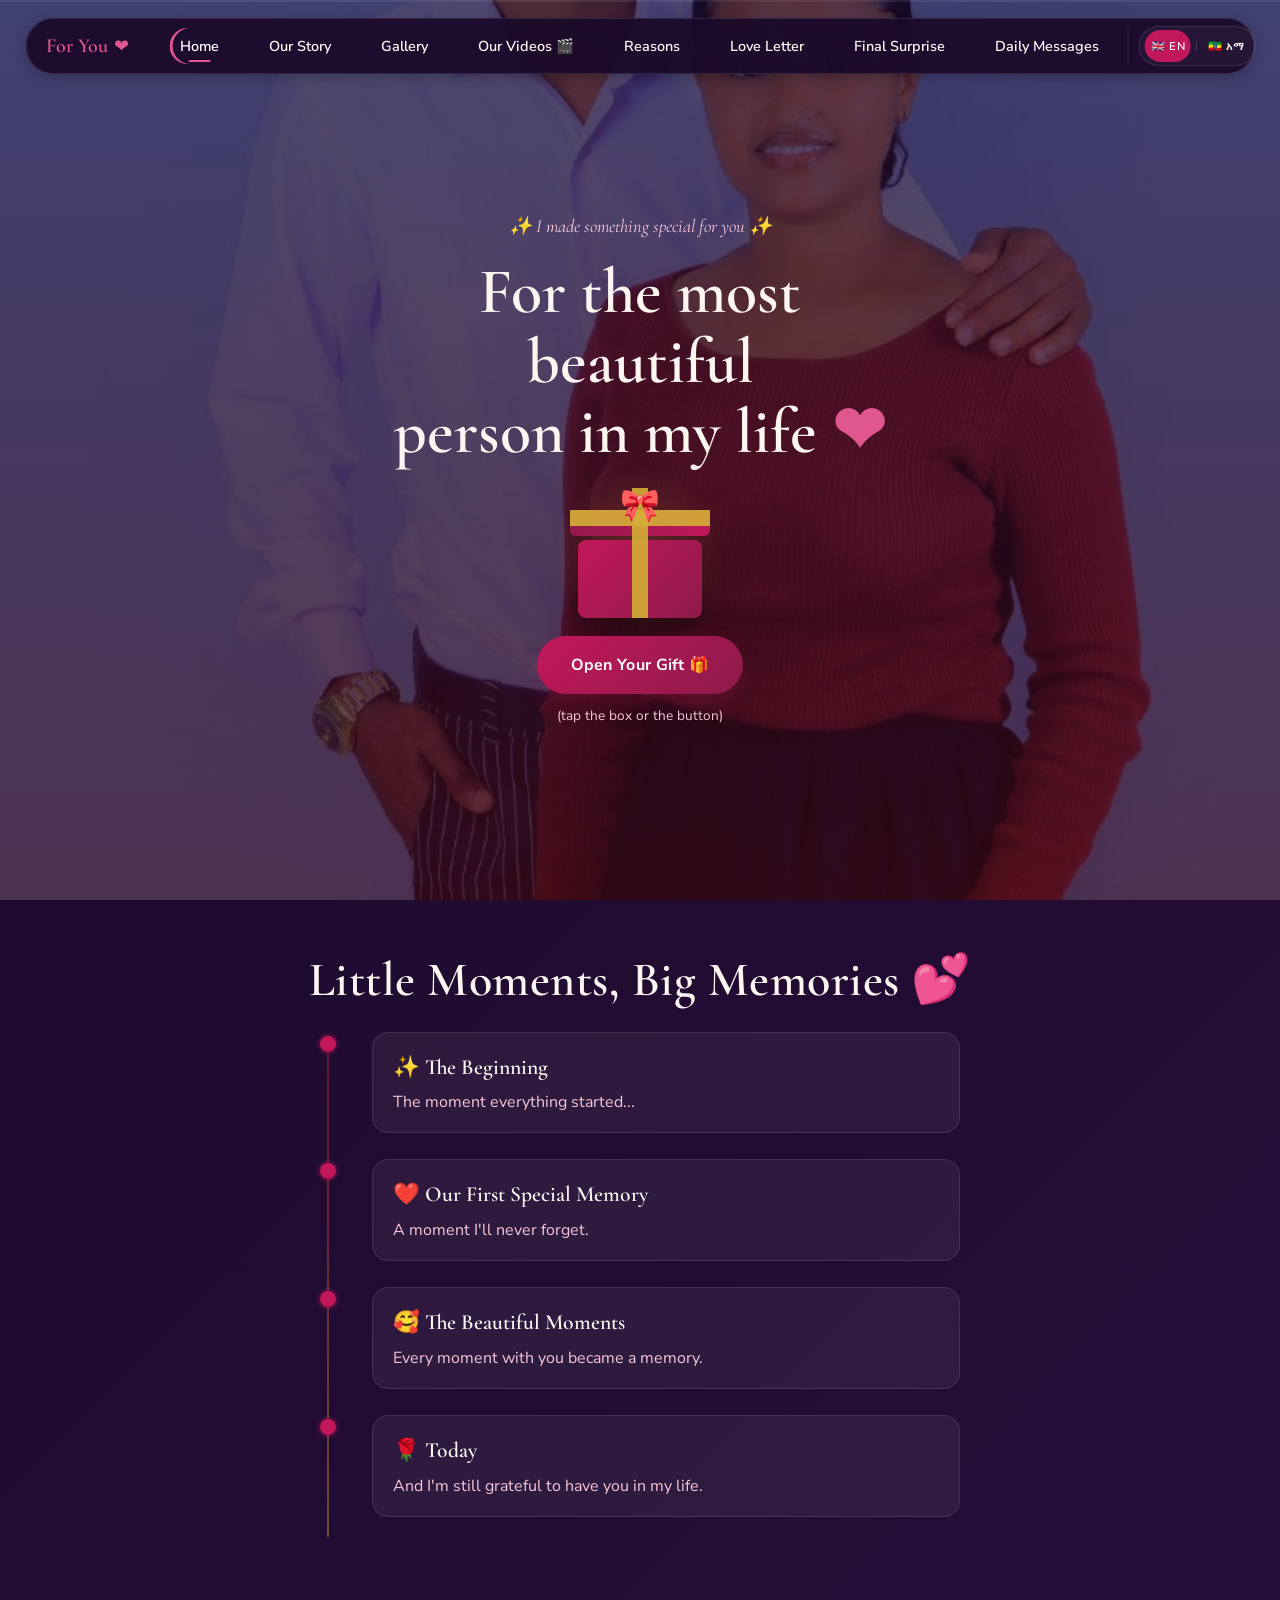
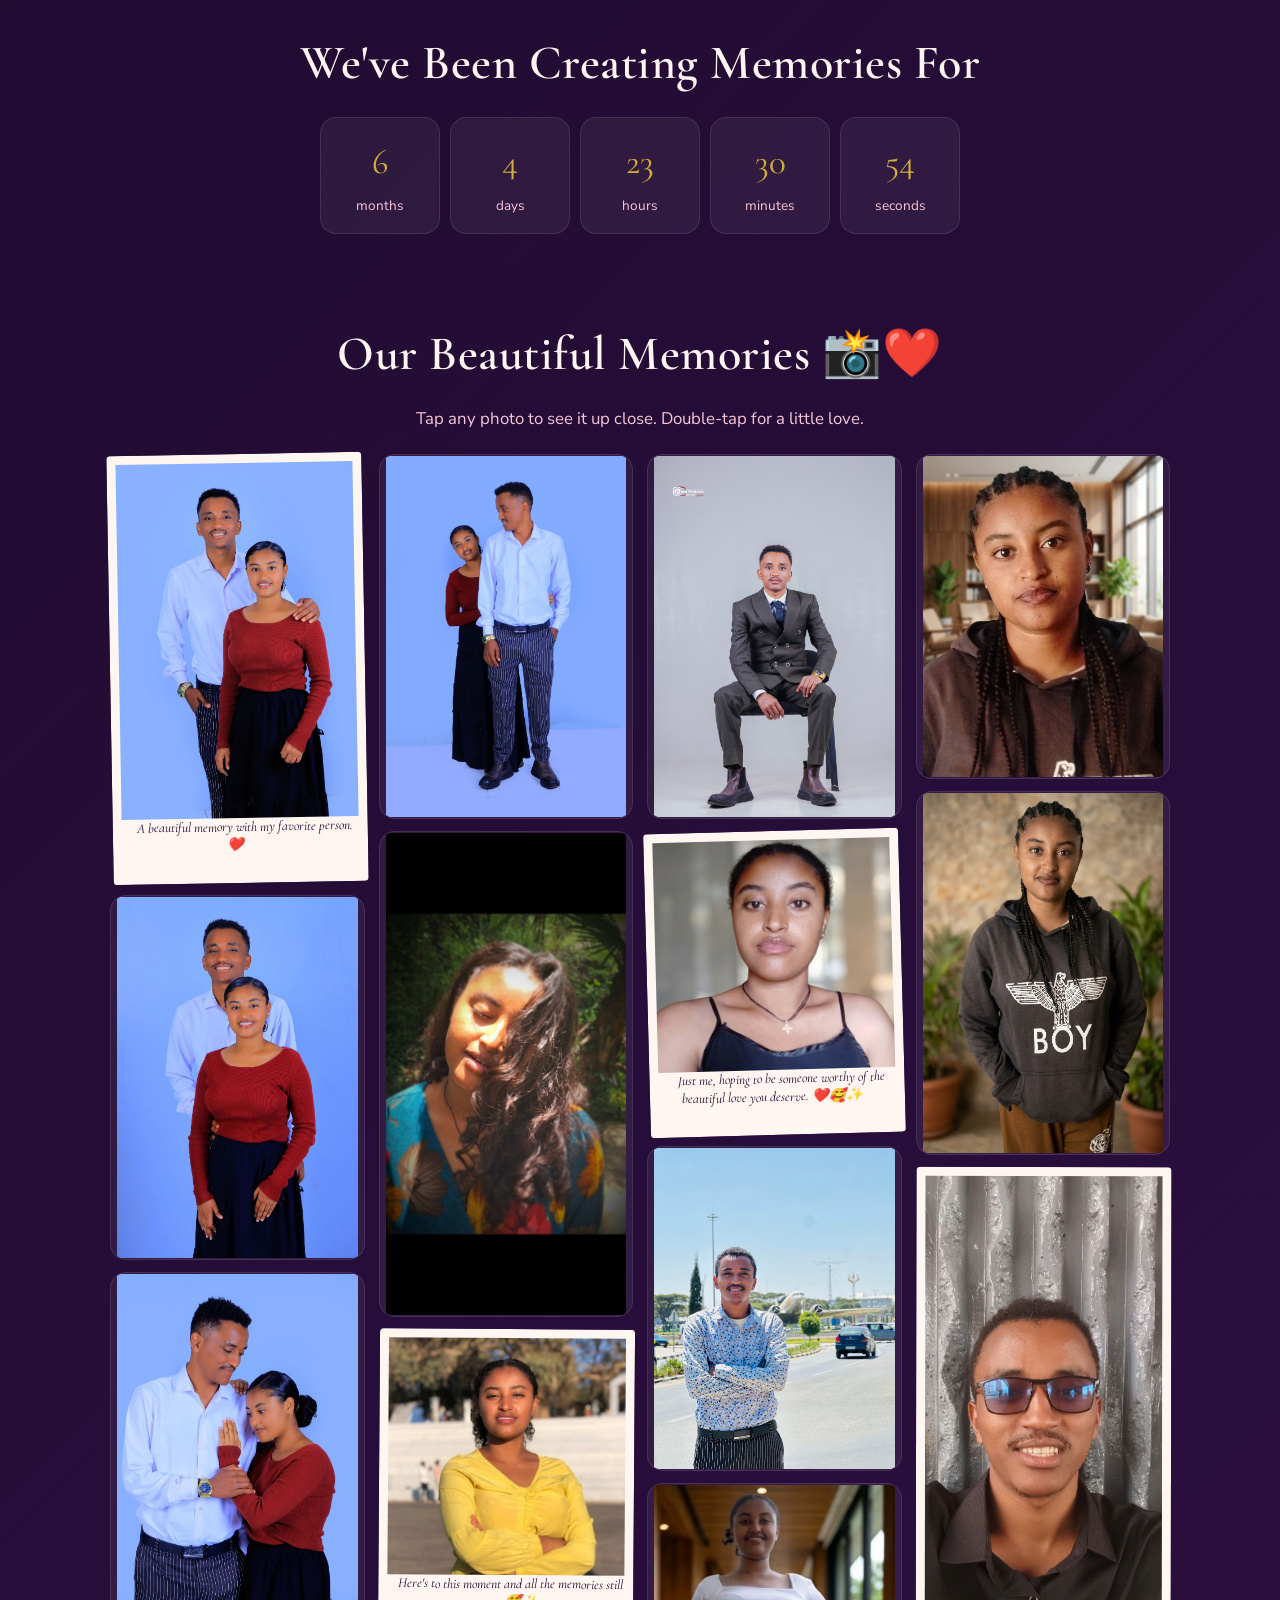
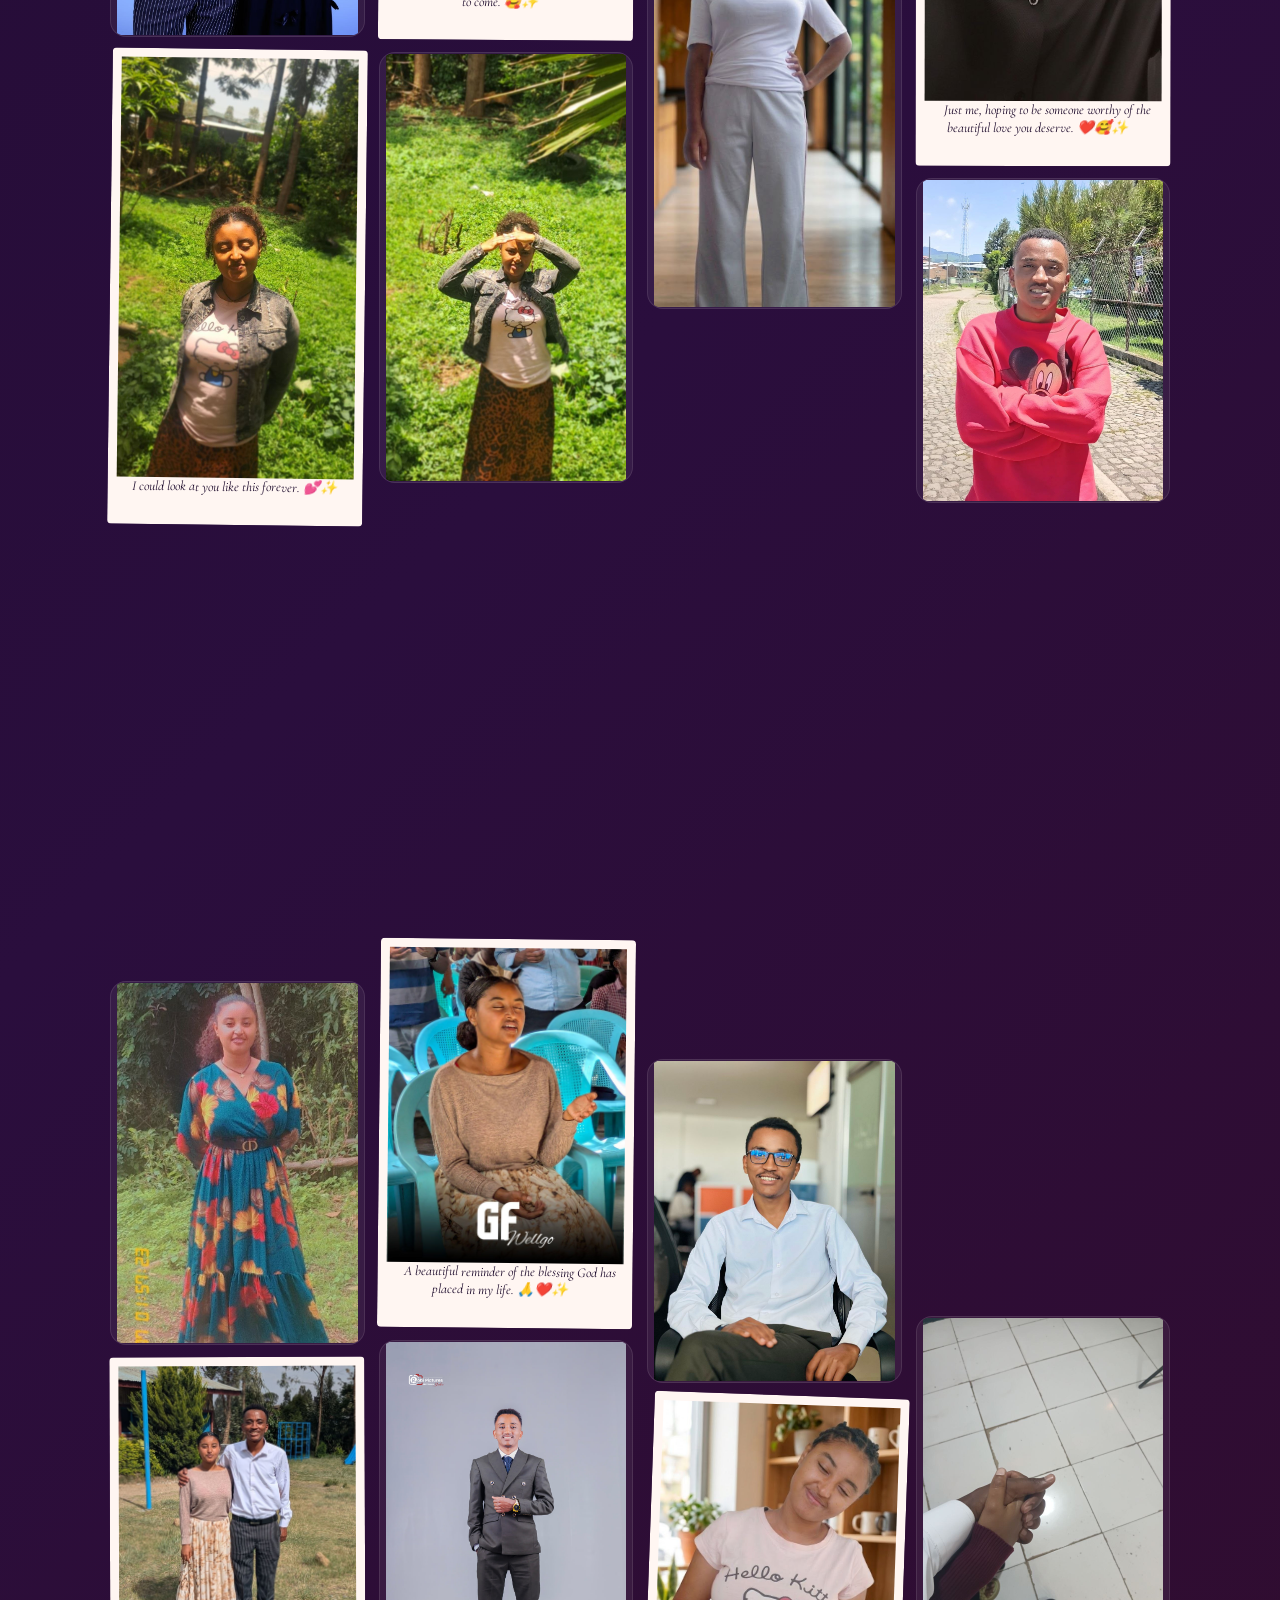
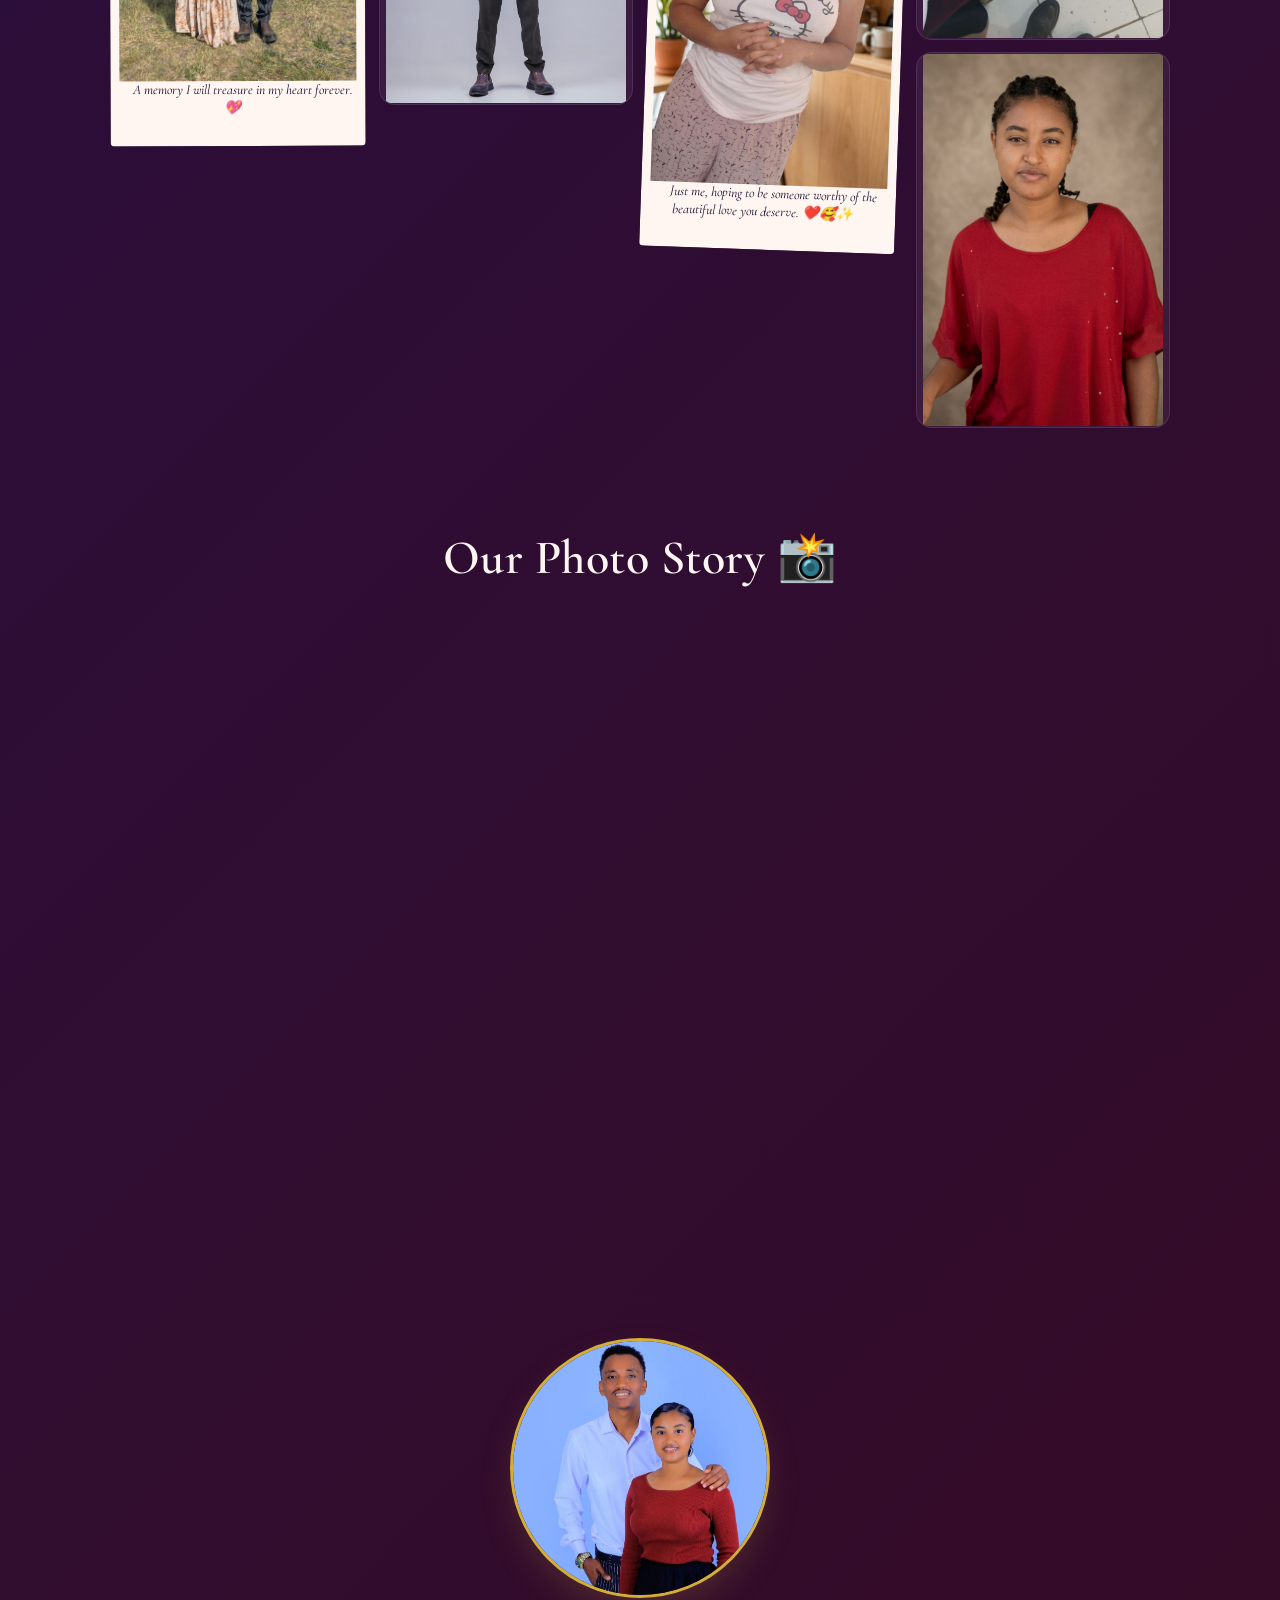
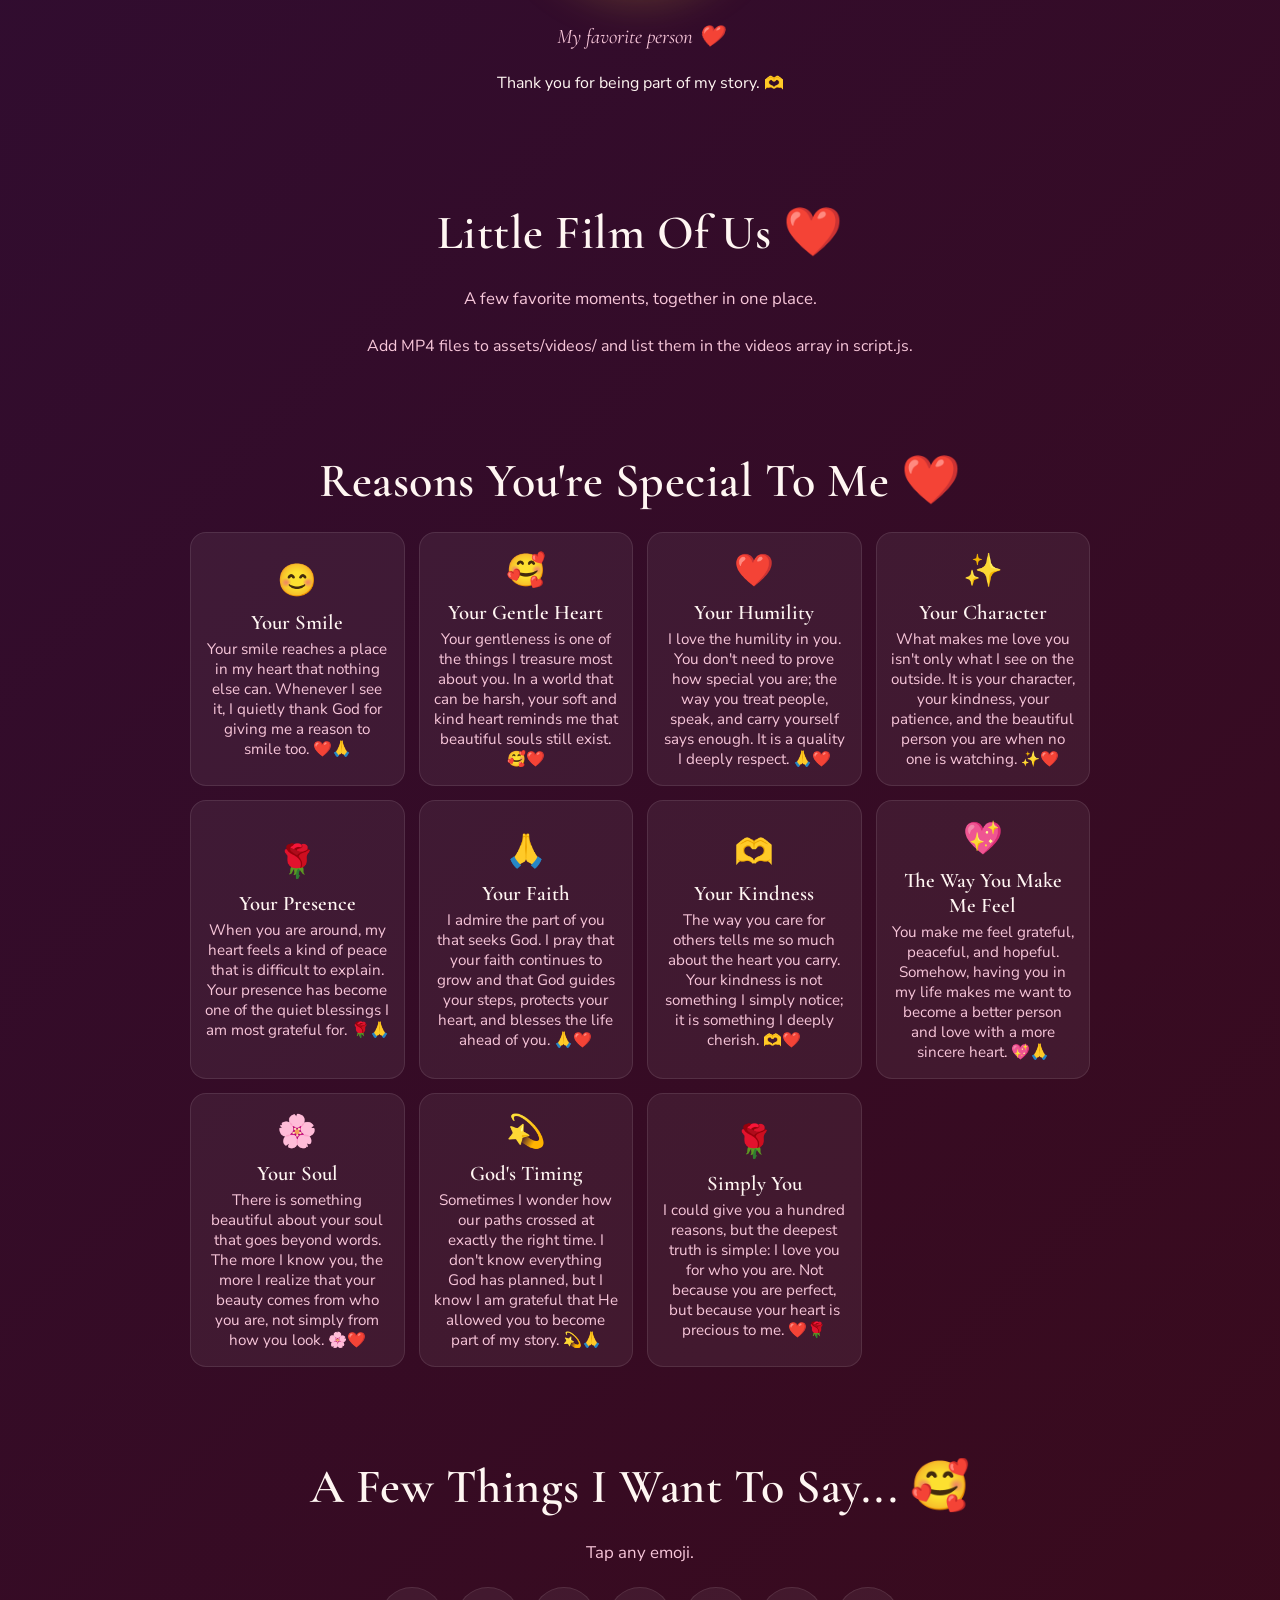
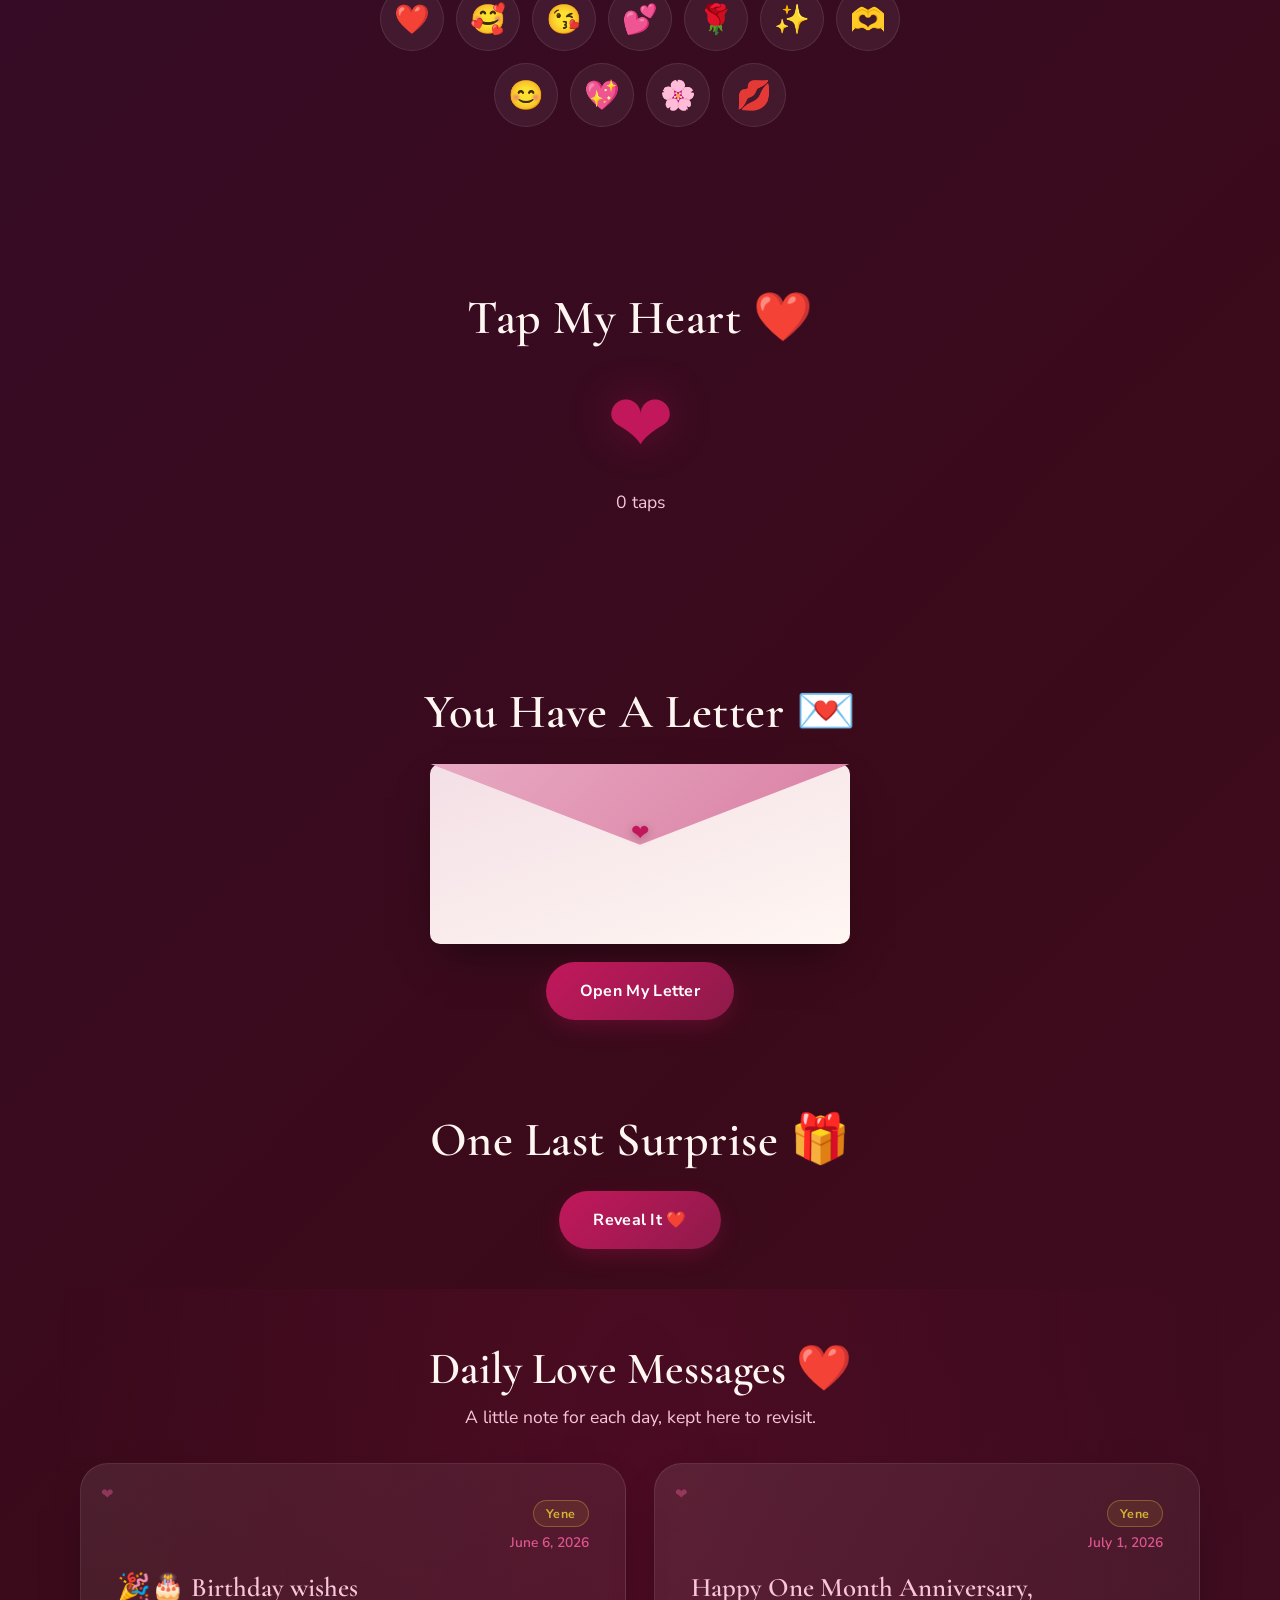
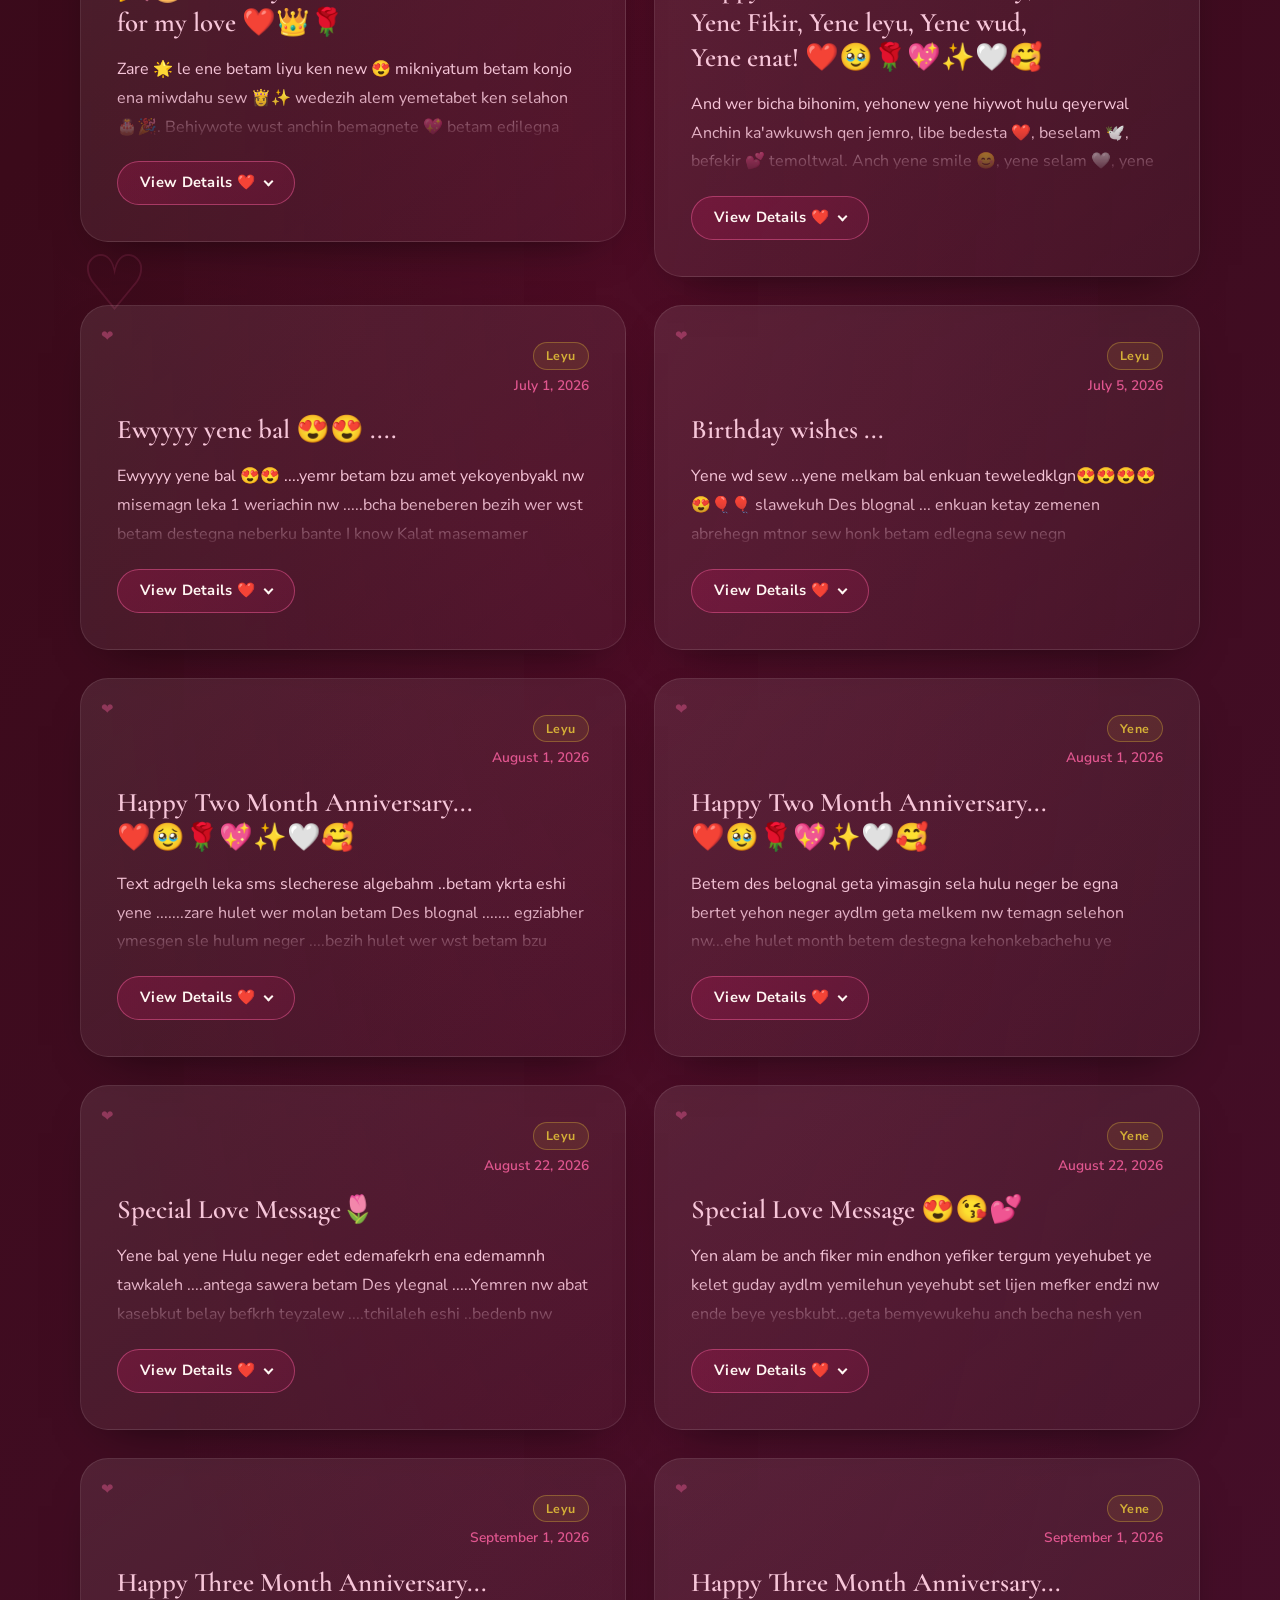
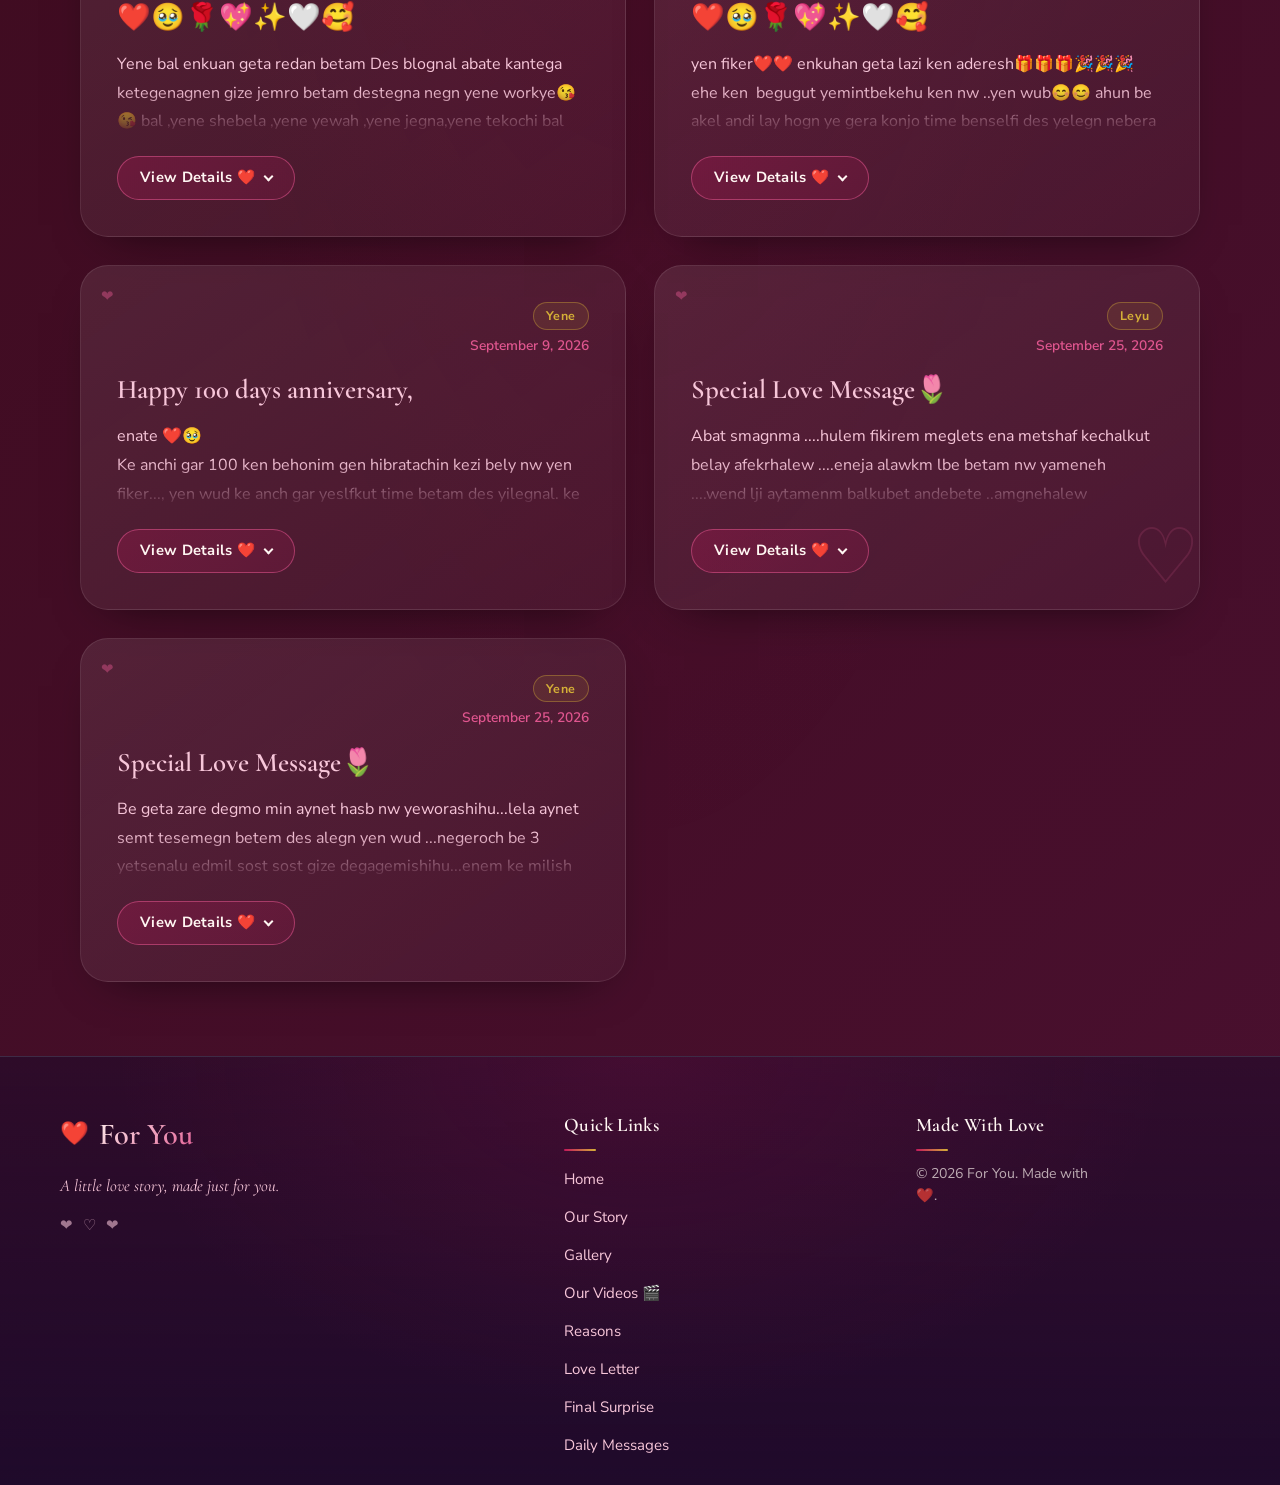
==== commit 06fe140a: "Update site" ====
--- a/index.html
+++ b/index.html
@@ -2,8 +2,9 @@
 <html lang="en">
 <head>
 <meta charset="UTF-8" />
-<meta name="viewport" content="width=device-width, initial-scale=1.0, maximum-scale=1.0, user-scalable=yes" />
+<meta name="viewport" content="width=device-width, initial-scale=1.0" />
 <title>For You ❤️</title>
+<link rel="icon" href="data:," />
 <meta name="description" content="A little love story, made just for you." />
 
 <link rel="preconnect" href="https://fonts.googleapis.com">
@@ -283,4 +284,4 @@
 
 <script src="script.js"></script>
 </body>
-</html>
+</html>
--- a/style.css
+++ b/style.css
@@ -52,6 +52,10 @@
 *::before,
 *::after {
   box-sizing: border-box;
+}
+
+[hidden] {
+  display: none !important;
 }
 
 html {
@@ -253,12 +257,12 @@
   z-index: 1000;
   gap: clamp(10px, 1.5vw, 24px);
   transition: background 0.25s var(--ease), box-shadow 0.25s var(--ease), border-color 0.25s var(--ease);
-  animation: navDropIn 0.45s var(--ease) both;
+  animation: navDropIn 0.45s var(--ease) backwards;
 }
 
 @keyframes navDropIn {
   from { opacity: 0; translate: 0 -8px; }
-  to { opacity: 1; translate: 0 0; }
+  to { opacity: 1; translate: none; }
 }
 
 .nav.is-scrolled {
@@ -304,7 +308,7 @@
   flex-direction: column;
   justify-content: space-between;
   width: 30px;
-  height: 21px;
+  height: 31px;
   background: transparent;
   border: none;
   cursor: pointer;
@@ -318,6 +322,7 @@
 
 .nav__toggle span {
   display: block;
+  flex-shrink: 0;
   width: 100%;
   height: 4px;
   background-color: var(--cream);
@@ -2495,8 +2500,8 @@
 .daily-journal__grid {
   display: grid;
   grid-template-columns: repeat(2, minmax(0, 1fr));
-  align-items: stretch;
-  gap: clamp(16px, 2.4vw, 26px);
+  align-items: start;
+  gap: clamp(18px, 2.4vw, 28px);
 }
 
 .daily-journal__grid.is-empty {
@@ -2506,6 +2511,7 @@
 }
 
 .daily-journal__card {
+  --journal-font-size: clamp(1rem, 1.25vw, 1.08rem);
   position: relative;
   display: flex;
   flex-direction: column;
@@ -2548,8 +2554,8 @@
   display: flex;
   flex-direction: column;
   align-items: flex-end;
-  gap: 6px;
-  margin-bottom: 16px;
+  gap: 7px;
+  margin: 0 0 18px;
 }
 
 .daily-journal__name {
@@ -2569,9 +2575,9 @@
 }
 
 .daily-journal__date {
-  max-width: 100%;
+  max-width: calc(100% - 30px);
   color: var(--rose-light);
-  font-size: 0.82rem;
+  font-size: 0.86rem;
   font-weight: 600;
   line-height: 1.35;
   text-align: right;
@@ -2579,40 +2585,123 @@
 }
 
 .daily-journal__topic {
-  margin: 0 0 12px;
+  margin: 0 0 14px;
   color: var(--pink);
   font-family: var(--font-display);
-  font-size: clamp(1.35rem, 2.2vw, 1.7rem);
+  font-size: clamp(1.35rem, 2.1vw, 1.7rem);
   font-weight: 600;
-  line-height: 1.25;
+  line-height: 1.3;
   text-wrap: balance;
   overflow-wrap: anywhere;
 }
 
 .daily-journal__description {
   flex: 1;
+  min-width: 0;
   margin: 0;
   color: var(--pink);
   font-family: var(--font-body);
-  font-size: clamp(0.98rem, 1.35vw, 1.08rem);
-  line-height: 1.78;
-  white-space: pre-line;
+  font-size: var(--journal-font-size);
+  line-height: 1.8;
+  white-space: pre-wrap;
   overflow-wrap: anywhere;
+}
+
+/* ===== View Details / Hide Details ===== */
+@property --journal-fade {
+  syntax: "<length>";
+  inherits: false;
+  initial-value: 48px;
+}
+
+.daily-journal__body {
+  --journal-fade: 48px;
+  position: relative;
+  flex: 0 0 auto;
+  min-width: 0;
+  max-height: calc(var(--journal-font-size) * 1.8 * 3);
+  overflow: hidden;
+  -webkit-mask-image: linear-gradient(to bottom, #000 calc(100% - var(--journal-fade)), transparent);
+  mask-image: linear-gradient(to bottom, #000 calc(100% - var(--journal-fade)), transparent);
+  transition: max-height 0.55s var(--ease), --journal-fade 0.45s var(--ease);
+}
+
+.daily-journal__card.is-expanded .daily-journal__body {
+  --journal-fade: 0px;
+}
+
+.daily-journal__toggle {
+  align-self: flex-start;
+  display: inline-flex;
+  align-items: center;
+  justify-content: center;
+  gap: 10px;
+  min-height: 44px;
+  margin-top: 20px;
+  padding: 10px 22px;
+  border: 1.5px solid rgba(224, 86, 143, 0.55);
+  border-radius: 999px;
+  background: linear-gradient(135deg, rgba(194, 24, 91, 0.26) 0%, rgba(142, 26, 74, 0.26) 100%);
+  color: var(--cream);
+  font-family: var(--font-body);
+  font-size: 0.92rem;
+  font-weight: 700;
+  letter-spacing: 0.3px;
+  line-height: 1.2;
+  cursor: pointer;
+  touch-action: manipulation;
+  -webkit-tap-highlight-color: transparent;
+  transition: transform 0.25s var(--ease), box-shadow 0.25s var(--ease), background 0.25s var(--ease), border-color 0.25s var(--ease);
+}
+
+.daily-journal__toggle::after {
+  content: "";
+  width: 7px;
+  height: 7px;
+  margin-top: -3px;
+  border-right: 2px solid currentColor;
+  border-bottom: 2px solid currentColor;
+  transform: rotate(45deg);
+  transition: transform 0.35s var(--ease), margin 0.35s var(--ease);
+}
+
+.daily-journal__card.is-expanded .daily-journal__toggle::after {
+  margin-top: 3px;
+  transform: rotate(225deg);
+}
+
+.daily-journal__toggle:hover {
+  border-color: var(--rose-light);
+  background: linear-gradient(135deg, var(--rose) 0%, #8e1a4a 100%);
+  box-shadow: 0 10px 26px -8px rgba(194, 24, 91, 0.5);
+  transform: translateY(-2px);
+}
+
+.daily-journal__toggle:active {
+  transform: scale(0.97);
 }
 
 @keyframes memoryHeartDrift {
   0%, 100% { transform: translateY(0) rotate(-7deg); }
   50% { transform: translateY(-9px) rotate(7deg); }
+}
+
+@media (min-width: 601px) and (max-width: 800px) {
+  .daily-journal__grid { grid-template-columns: minmax(0, 1fr); gap: 18px; }
 }
 
 @media (max-width: 600px) {
   .final-memories { padding: 28px 16px; }
   .daily-journal__grid { grid-template-columns: minmax(0, 1fr); gap: 14px; }
   .daily-journal__card { padding: 20px; }
+  .daily-journal__toggle { align-self: stretch; width: 100%; }
 }
 
 @media (prefers-reduced-motion: reduce) {
   .final-memories::before,
   .final-memories::after { animation: none !important; }
   .daily-journal__card { transition: none !important; transform: none !important; }
-}
+  .daily-journal__body,
+  .daily-journal__toggle,
+  .daily-journal__toggle::after { transition: none !important; }
+}
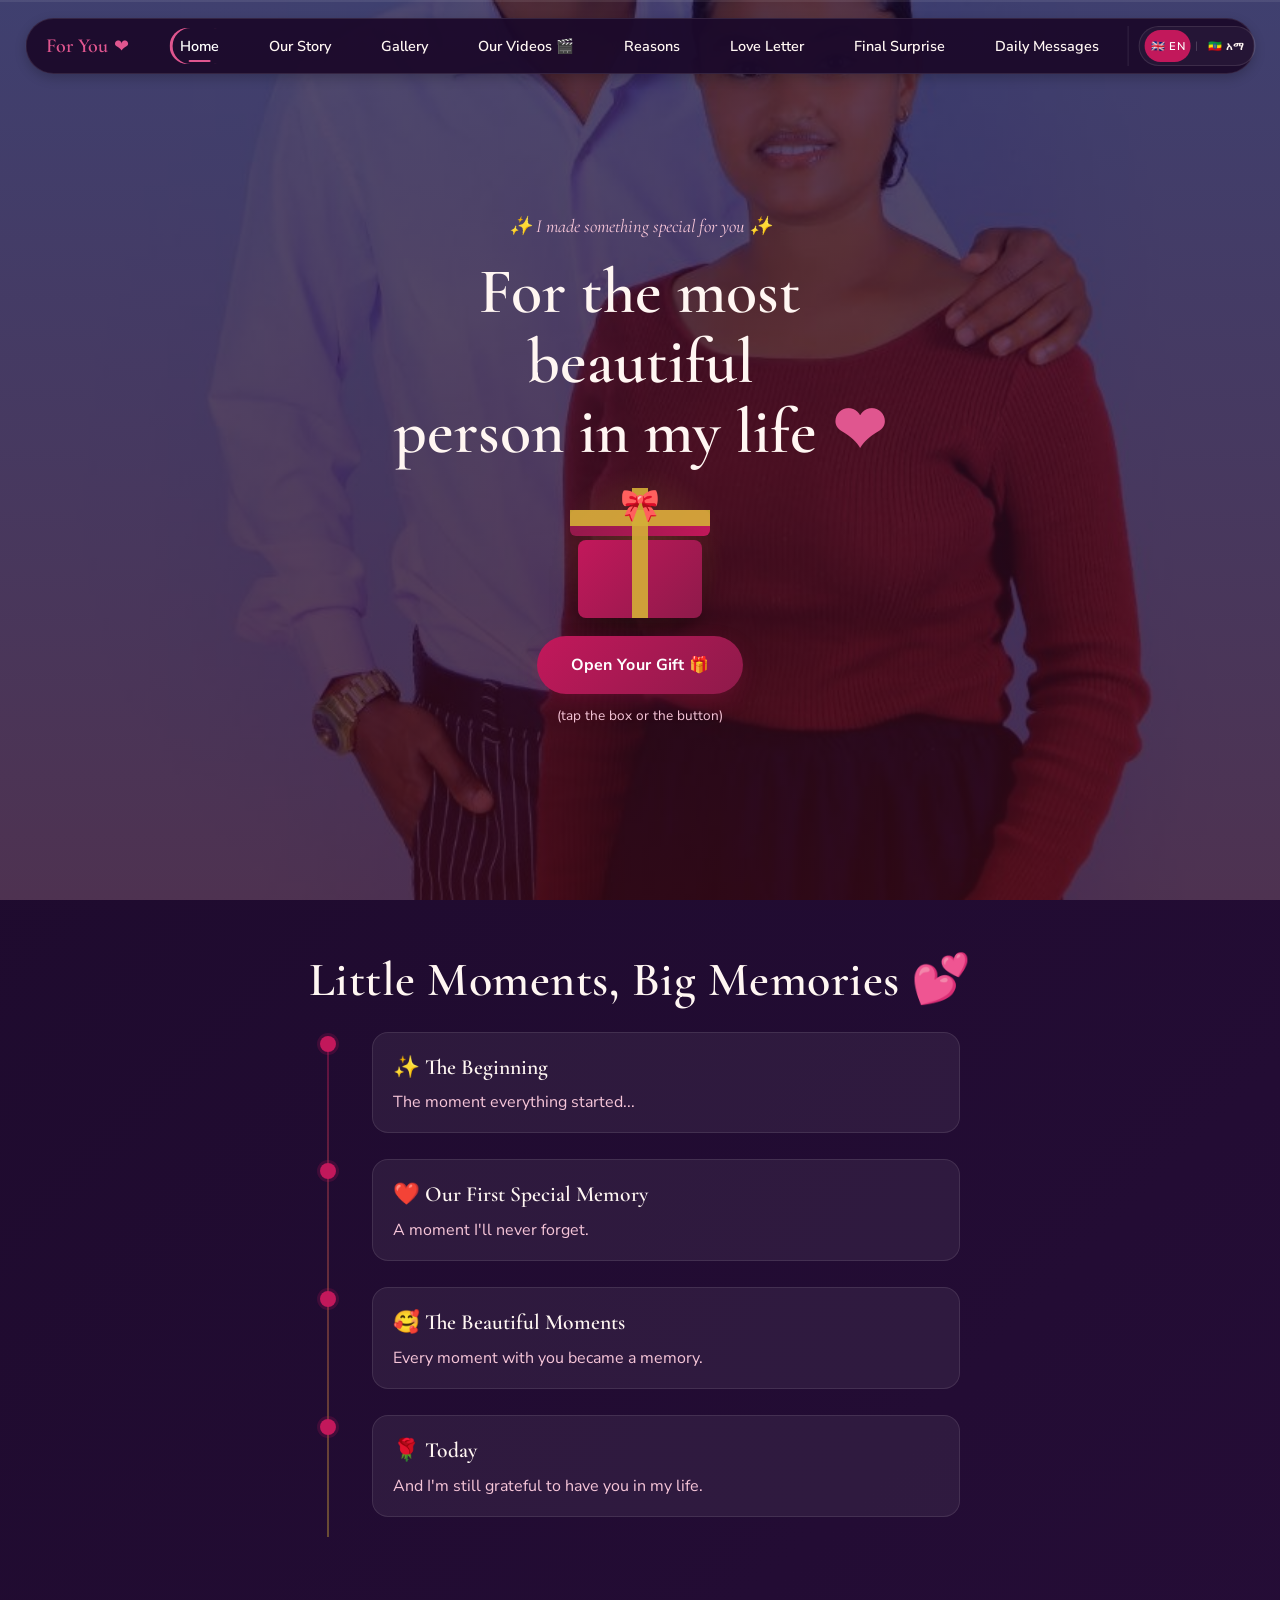
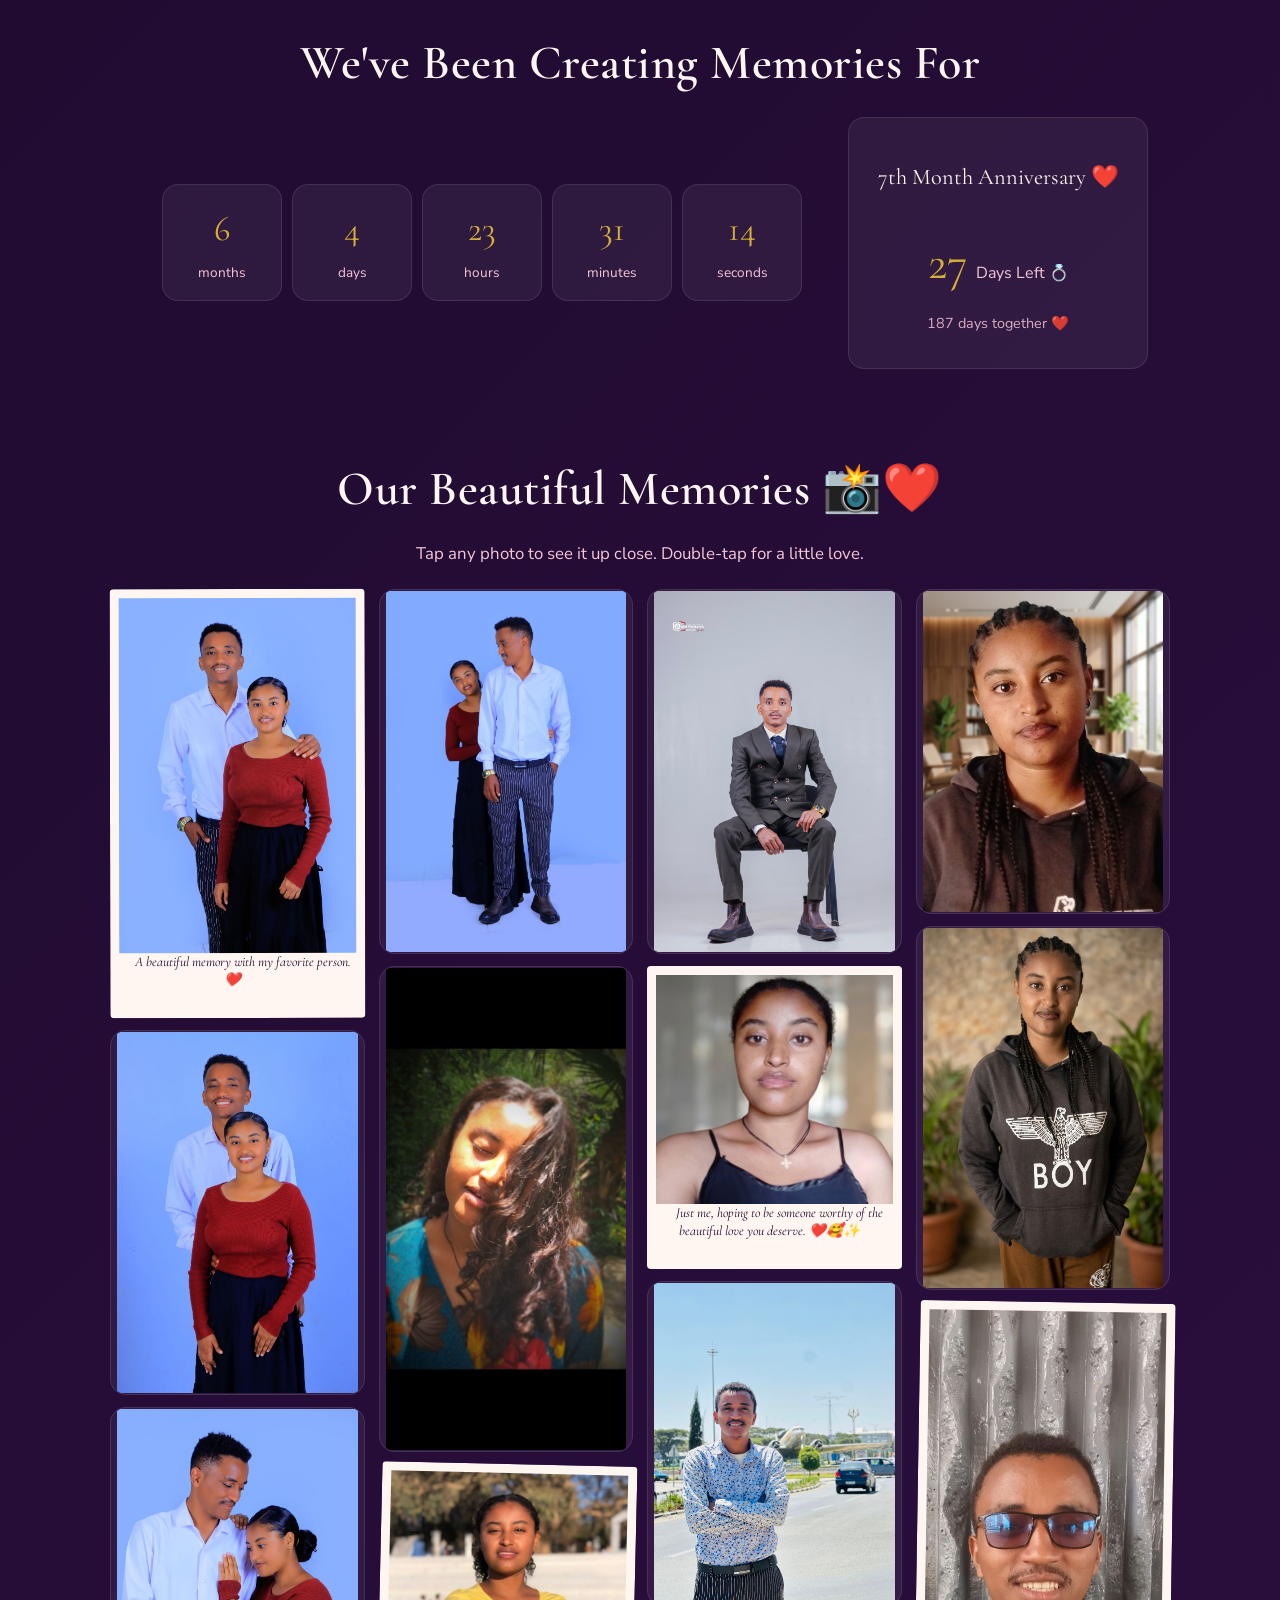
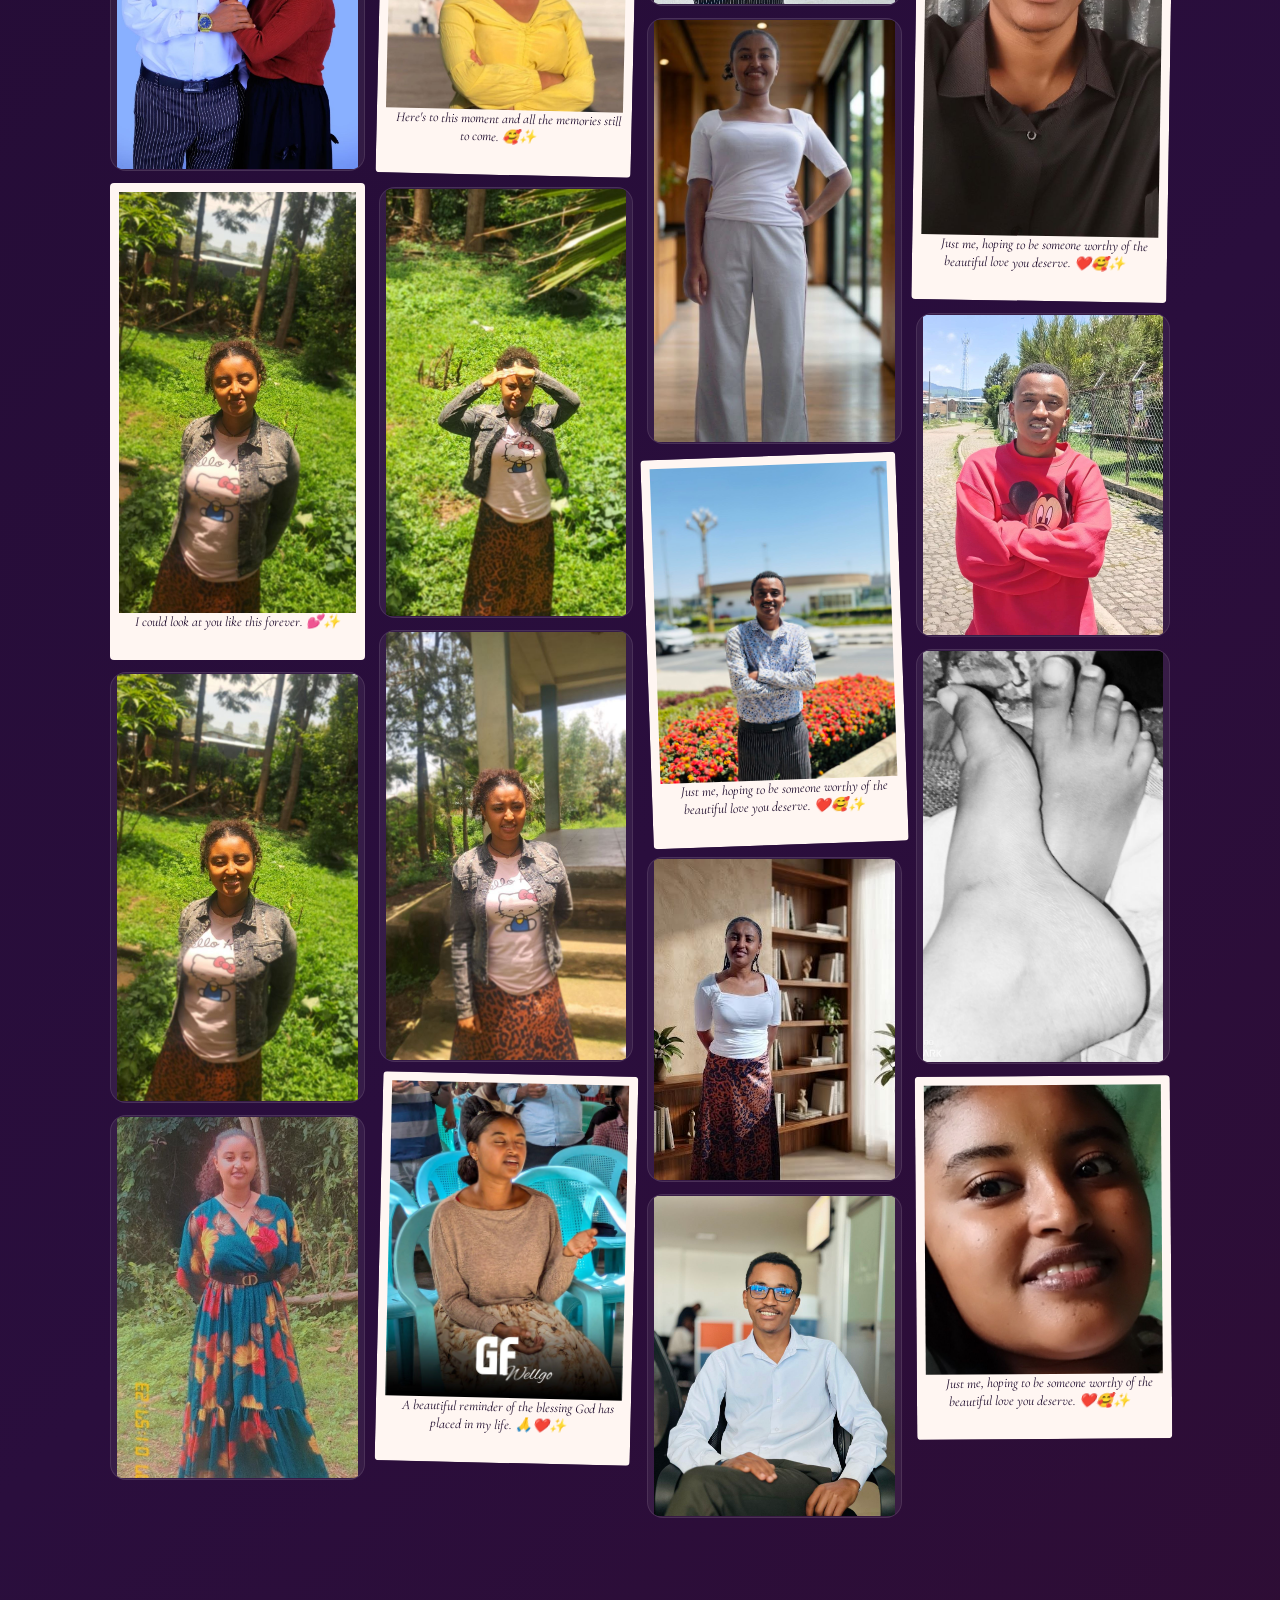
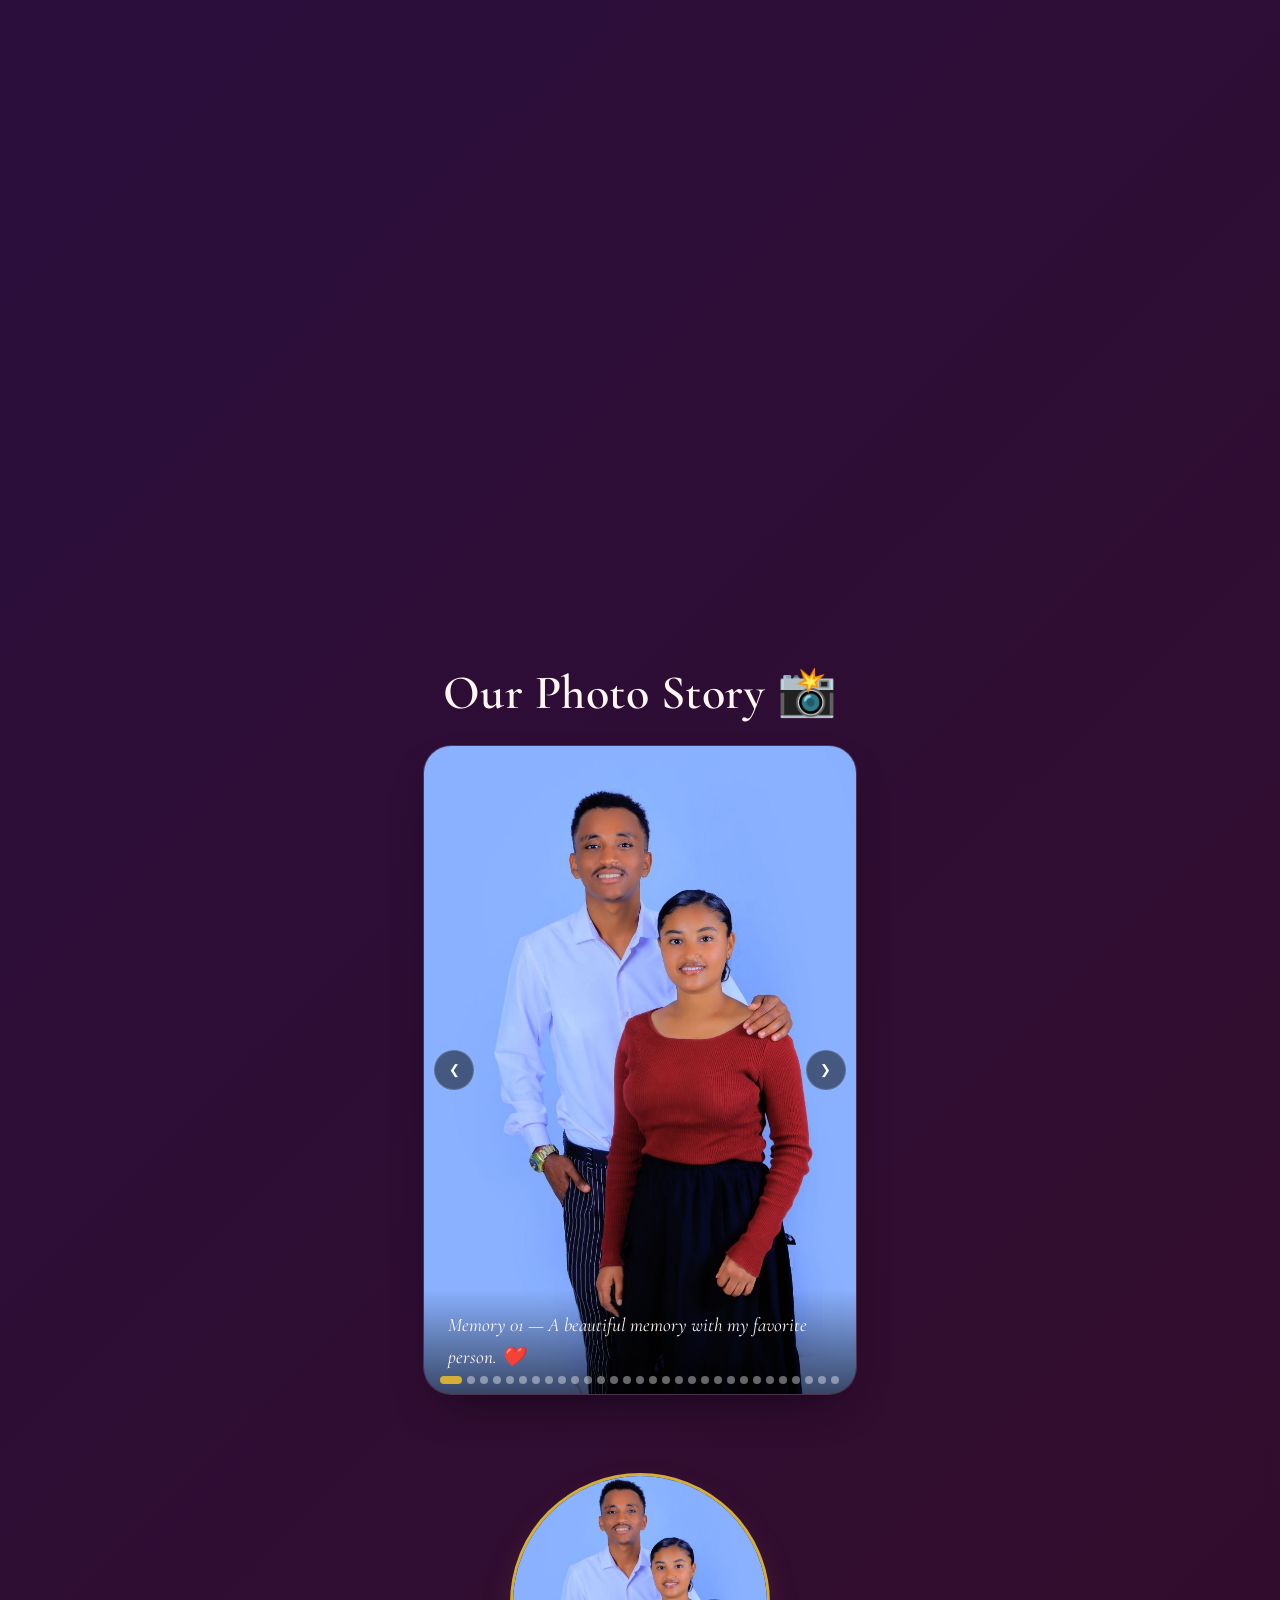
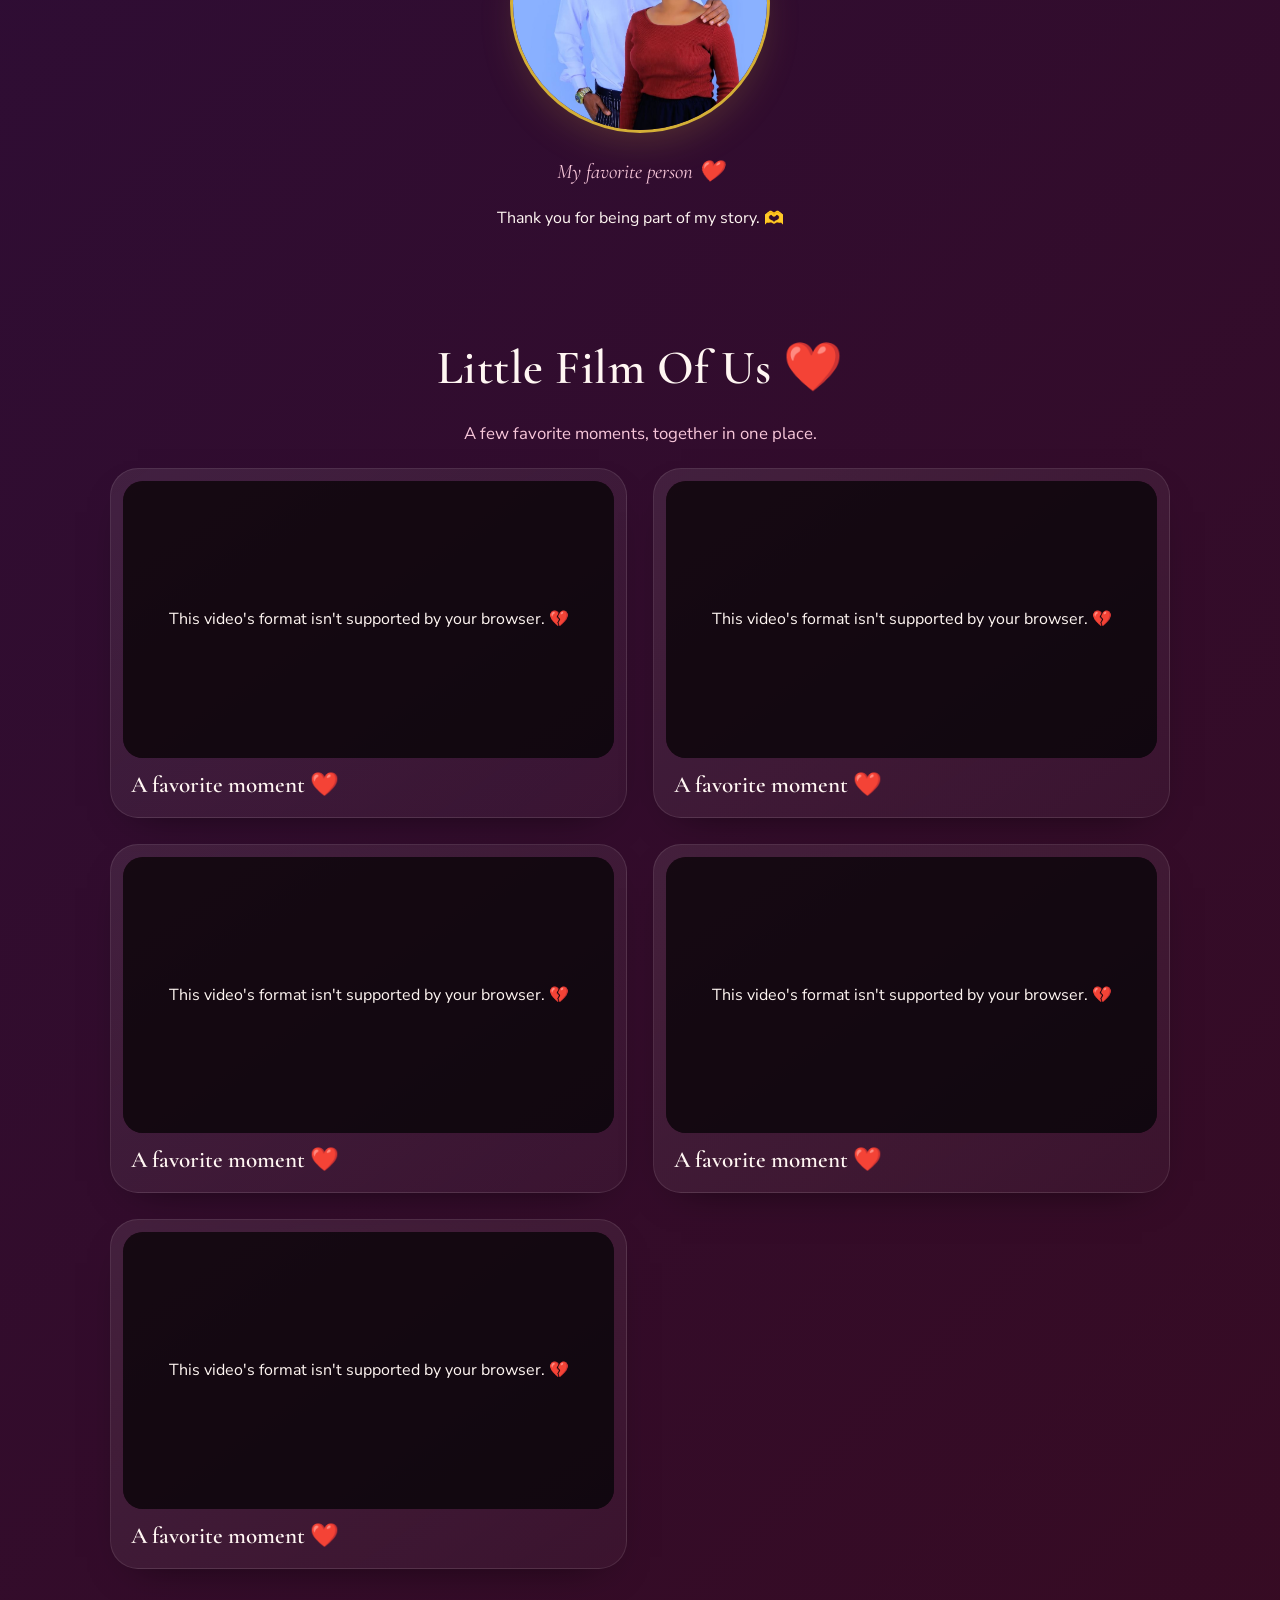
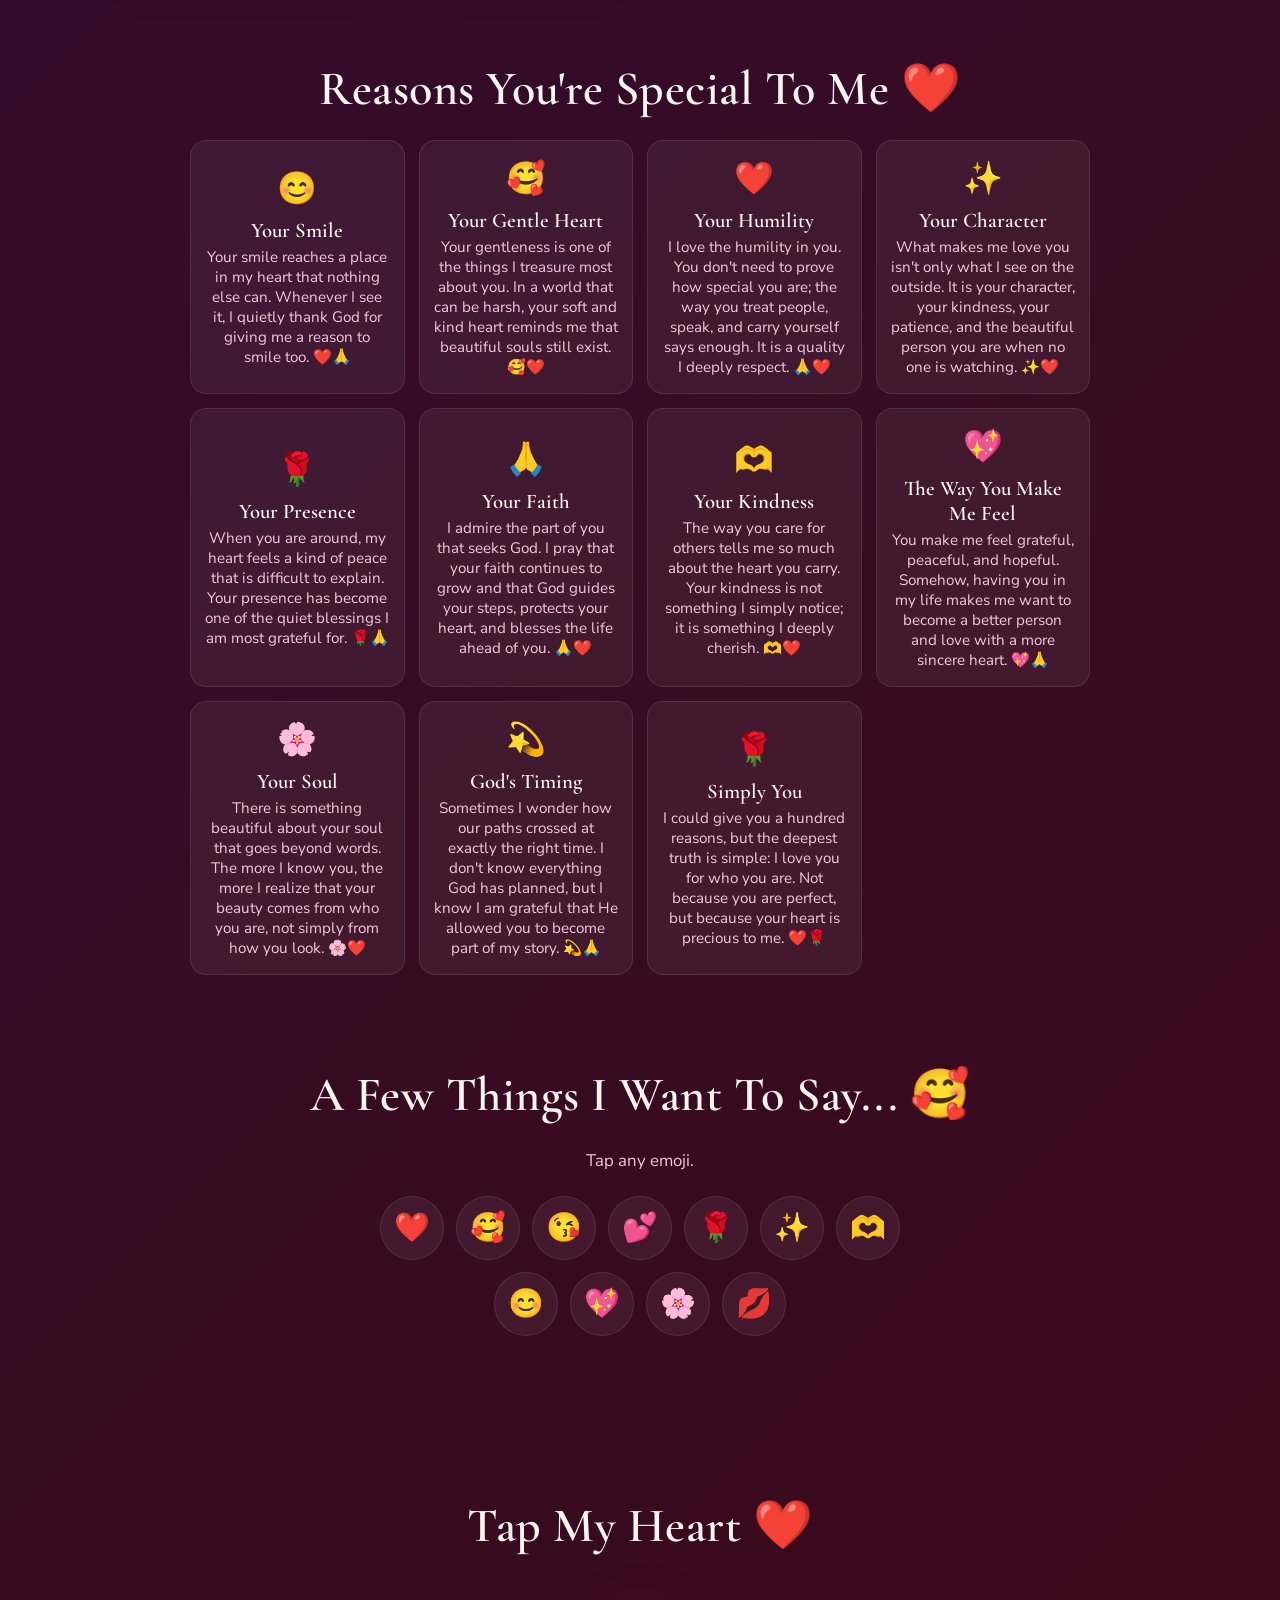
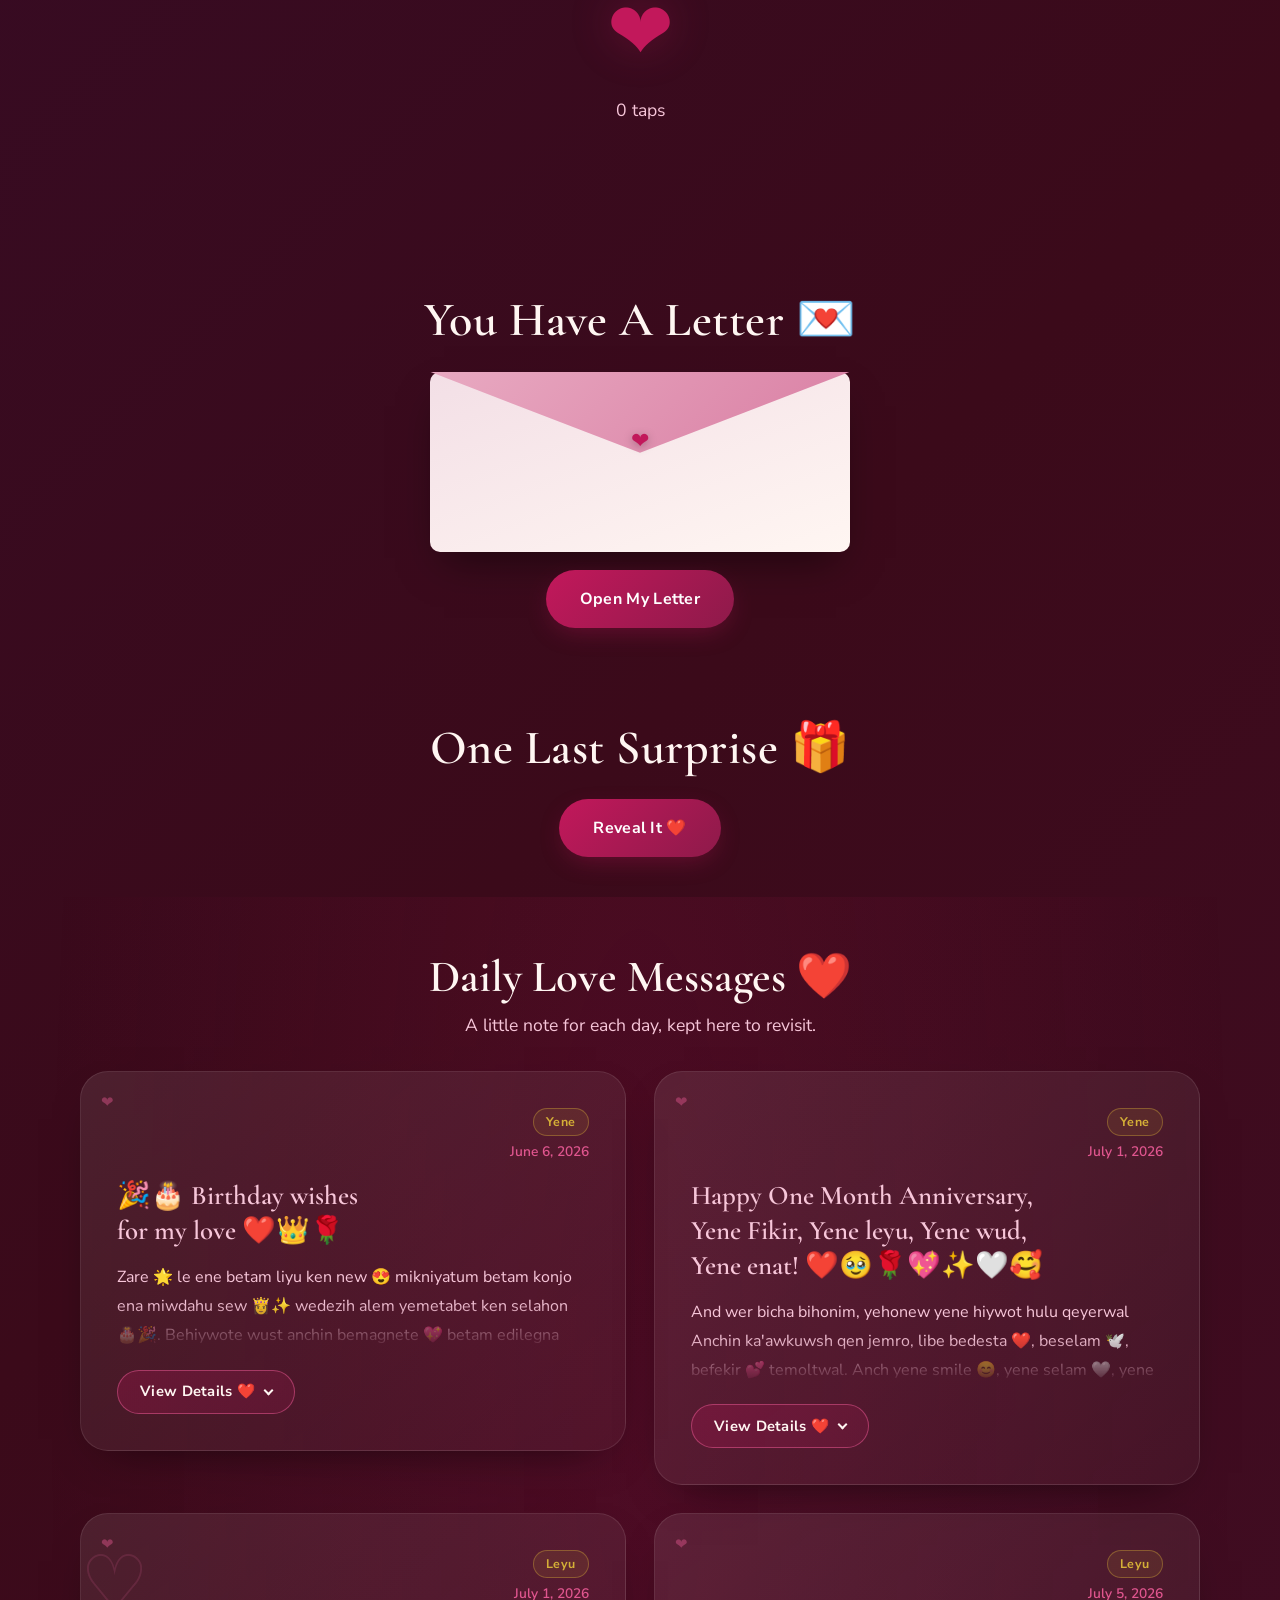
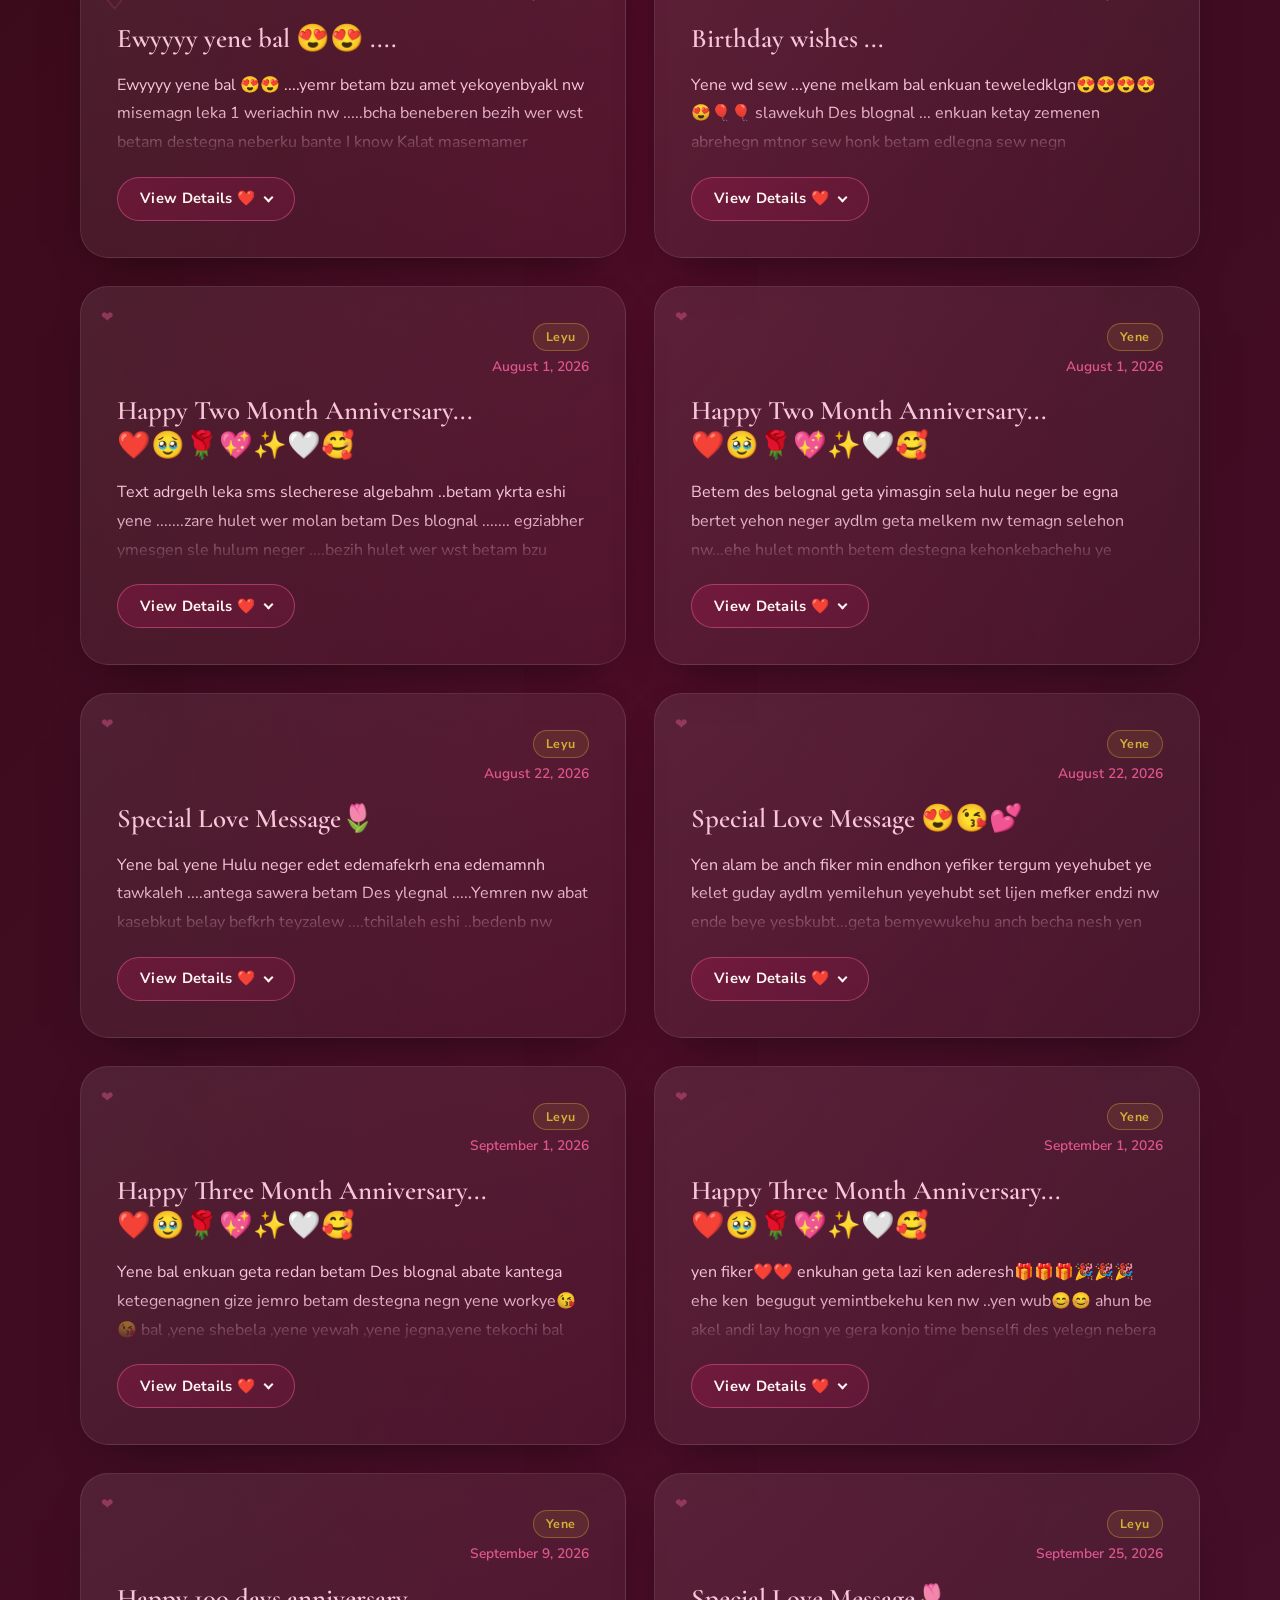
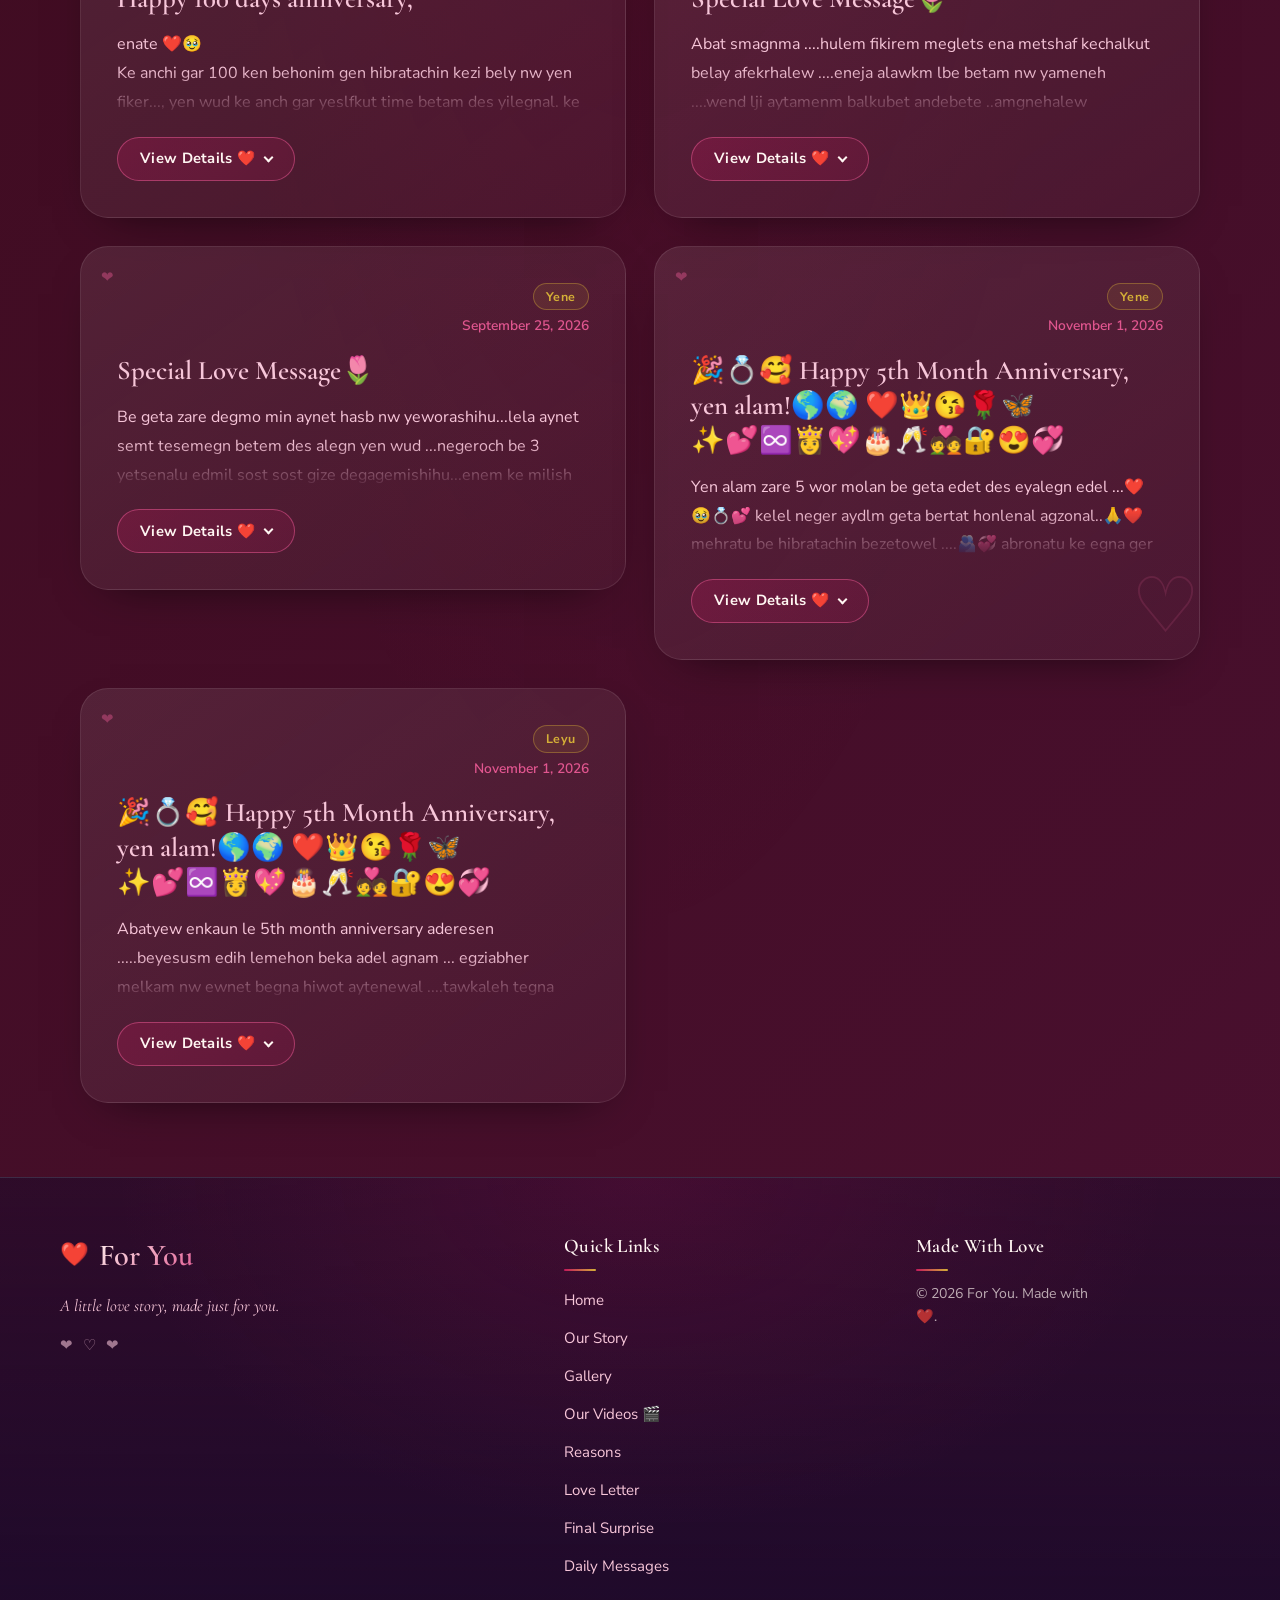
==== commit 8c4d0542: "Update project progress and improvements" ====
--- a/index.html
+++ b/index.html
@@ -99,12 +99,23 @@
   <!-- ============ LOVE COUNTER ============ -->
   <section class="section section--counter" id="loveCounter" hidden>
     <h2 class="section__title" data-i18n="counterTitle">We've Been Creating Memories For</h2>
-    <div class="counter-grid counter-grid--months">
-      <div class="counter-box"><span id="cMonths">0</span><small data-i18n="months">months</small></div>
-      <div class="counter-box"><span id="cDays">0</span><small data-i18n="days">days</small></div>
-      <div class="counter-box"><span id="cHours">0</span><small data-i18n="hours">hours</small></div>
-      <div class="counter-box"><span id="cMinutes">0</span><small data-i18n="minutes">minutes</small></div>
-      <div class="counter-box counter-box--seconds"><span id="cSeconds">0</span><small data-i18n="seconds">seconds</small></div>
+    <div class="counter-layout">
+      <div class="counter-grid counter-grid--months">
+        <div class="counter-box" id="cYearsBox" hidden><span id="cYears">0</span><small data-i18n="years">years</small></div>
+        <div class="counter-box"><span id="cMonths">0</span><small data-i18n="months">months</small></div>
+        <div class="counter-box"><span id="cDays">0</span><small data-i18n="days">days</small></div>
+        <div class="counter-box"><span id="cHours">0</span><small data-i18n="hours">hours</small></div>
+        <div class="counter-box"><span id="cMinutes">0</span><small data-i18n="minutes">minutes</small></div>
+        <div class="counter-box counter-box--seconds"><span id="cSeconds">0</span><small data-i18n="seconds">seconds</small></div>
+      </div>
+
+      <!-- Next anniversary countdown -->
+      <div class="anniv-countdown" id="annivCountdown" role="group" aria-live="polite">
+        <p class="anniv-countdown__title" id="annivTitle"></p>
+        <p class="anniv-countdown__value" id="annivValue"><span id="annivDays">0</span><small id="annivLabel"></small></p>
+        <p class="anniv-countdown__msg" id="annivMsg" hidden></p>
+        <p class="anniv-countdown__total" id="annivTotal"></p>
+      </div>
     </div>
   </section>
 
--- a/style.css
+++ b/style.css
@@ -1390,7 +1390,7 @@
 .video-gallery__grid {
   display: grid;
   grid-template-columns: repeat(2, minmax(0, 1fr));
-  align-items: stretch;
+  align-items: start; /* mixed portrait/landscape clips: no stretched empty cards */
   gap: clamp(16px, 2.5vw, 26px);
 }
 
@@ -1417,13 +1417,111 @@
   box-shadow: 0 22px 46px -28px rgba(194, 24, 91, 0.52);
 }
 
+.video-gallery__frame {
+  position: relative;
+  width: 100%;
+  aspect-ratio: 16 / 9;
+  max-height: 80vh;
+  overflow: hidden;
+  border-radius: calc(var(--radius-lg) - 8px);
+  background: linear-gradient(145deg, #2a0f1d, #120810);
+}
+
+/* Portrait clips (phone videos) get a taller frame so they stay readable */
+.video-gallery__frame.is-portrait {
+  aspect-ratio: 4 / 5;
+}
+
 .video-gallery__player {
   display: block;
   width: 100%;
-  aspect-ratio: 16 / 9;
-  border-radius: calc(var(--radius-lg) - 8px);
-  background: rgba(0, 0, 0, 0.36);
-  object-fit: cover;
+  height: 100%;
+  background: transparent;
+  object-fit: contain;
+}
+
+.video-gallery__play {
+  position: absolute;
+  top: 50%;
+  left: 50%;
+  display: grid;
+  place-items: center;
+  width: 64px;
+  height: 64px;
+  padding: 0 0 0 4px;
+  border: 1px solid rgba(255, 246, 242, 0.45);
+  border-radius: 50%;
+  background: rgba(194, 24, 91, 0.82);
+  color: var(--cream);
+  font-size: 1.5rem;
+  line-height: 1;
+  cursor: pointer;
+  translate: -50% -50%;
+  box-shadow: 0 10px 30px -10px rgba(194, 24, 91, 0.7);
+  transition: transform 0.28s var(--ease), background 0.28s var(--ease), opacity 0.28s var(--ease);
+}
+
+.video-gallery__play:hover {
+  transform: scale(1.08);
+  background: rgba(224, 86, 143, 0.92);
+}
+
+.video-gallery__play:focus-visible {
+  outline: 2px solid var(--gold);
+  outline-offset: 3px;
+}
+
+.video-gallery__play[hidden],
+.video-gallery__card.is-playing .video-gallery__play {
+  display: none;
+}
+
+.video-gallery__status {
+  position: absolute;
+  inset: 0;
+  display: none;
+  flex-direction: column;
+  align-items: center;
+  justify-content: center;
+  gap: 10px;
+  padding: 16px;
+  text-align: center;
+  color: var(--cream);
+  pointer-events: none;
+}
+
+.video-gallery__card[data-state="loading"] .video-gallery__status,
+.video-gallery__card[data-state="error"] .video-gallery__status,
+.video-gallery__card[data-state="format"] .video-gallery__status {
+  display: flex;
+}
+
+.video-gallery__card[data-state="error"] .video-gallery__status,
+.video-gallery__card[data-state="format"] .video-gallery__status {
+  background: rgba(18, 8, 16, 0.82);
+}
+
+.video-gallery__status-text {
+  font-size: clamp(0.85rem, 1.6vw, 1rem);
+  line-height: 1.4;
+}
+
+.video-gallery__spinner {
+  width: 28px;
+  height: 28px;
+  border: 3px solid rgba(255, 246, 242, 0.25);
+  border-top-color: var(--pink);
+  border-radius: 50%;
+  animation: videoSpin 0.9s linear infinite;
+}
+
+.video-gallery__card[data-state="error"] .video-gallery__spinner,
+.video-gallery__card[data-state="format"] .video-gallery__spinner {
+  display: none;
+}
+
+@keyframes videoSpin {
+  to { transform: rotate(360deg); }
 }
 
 .video-gallery__title {
@@ -1434,6 +1532,16 @@
   overflow-wrap: anywhere;
 }
 
+.video-gallery__player:fullscreen {
+  object-fit: contain;
+  background: #000;
+}
+
+.video-gallery__player:-webkit-full-screen {
+  object-fit: contain;
+  background: #000;
+}
+
 @media (max-width: 600px) {
   .video-gallery__grid { grid-template-columns: minmax(0, 1fr); gap: 14px; }
   .video-gallery__card { padding: 10px; }
@@ -1441,6 +1549,8 @@
 
 @media (prefers-reduced-motion: reduce) {
   .video-gallery__card { transition: none !important; transform: none !important; }
+  .video-gallery__play { transition: none !important; }
+  .video-gallery__spinner { animation-duration: 3s; }
 }
 
 /* =========================================================
@@ -1917,6 +2027,109 @@
 @media (prefers-reduced-motion: reduce) {
   .counter-box--seconds.is-ticking span {
     animation: none;
+  }
+}
+
+/* Counter + next anniversary countdown, side by side */
+.counter-layout {
+  display: flex;
+  flex-wrap: wrap;
+  justify-content: center;
+  align-items: stretch;
+  gap: 16px;
+  margin-top: 12px;
+}
+
+.counter-layout .counter-grid {
+  flex: 1 1 440px;
+  margin: 0;
+  align-content: center;
+}
+
+.anniv-countdown {
+  flex: 0 1 300px;
+  min-width: 240px;
+  display: flex;
+  flex-direction: column;
+  align-items: center;
+  justify-content: center;
+  gap: 4px;
+  padding: 18px 20px;
+  background: var(--card-bg);
+  border: 1px solid var(--card-border);
+  border-radius: var(--radius-md);
+  text-align: center;
+}
+
+.anniv-countdown[hidden],
+.anniv-countdown [hidden] {
+  display: none;
+}
+
+.anniv-countdown__title {
+  font-family: var(--font-display);
+  font-size: clamp(1.1rem, 2.4vw, 1.4rem);
+  color: var(--cream);
+}
+
+.anniv-countdown__value {
+  display: flex;
+  align-items: baseline;
+  justify-content: center;
+  gap: 8px;
+  flex-wrap: wrap;
+}
+
+.anniv-countdown__value span {
+  font-family: var(--font-display);
+  font-size: clamp(2.2rem, 6vw, 3rem);
+  line-height: 1;
+  color: var(--gold);
+}
+
+.anniv-countdown__value small {
+  color: var(--pink);
+  font-size: clamp(0.85rem, 1.6vw, 1rem);
+}
+
+.anniv-countdown__total {
+  margin-top: 4px;
+  font-size: clamp(0.75rem, 1.4vw, 0.9rem);
+  color: var(--pink);
+  opacity: 0.85;
+}
+
+.counter-box[hidden] {
+  display: none;
+}
+
+.anniv-countdown__msg {
+  font-family: var(--font-display);
+  font-size: clamp(1.05rem, 2.2vw, 1.25rem);
+  line-height: 1.4;
+  color: var(--pink);
+}
+
+.anniv-countdown.is-celebrating {
+  border-color: var(--rose-light);
+  box-shadow: 0 0 24px rgba(224, 86, 143, 0.35);
+  animation: annivGlow 2.4s ease-in-out infinite;
+}
+
+@keyframes annivGlow {
+  50% { box-shadow: 0 0 36px rgba(212, 175, 55, 0.45); }
+}
+
+@media (prefers-reduced-motion: reduce) {
+  .anniv-countdown.is-celebrating {
+    animation: none;
+  }
+}
+
+@media (max-width: 760px) {
+  .anniv-countdown {
+    flex-basis: 100%;
+    max-width: 420px;
   }
 }
 
